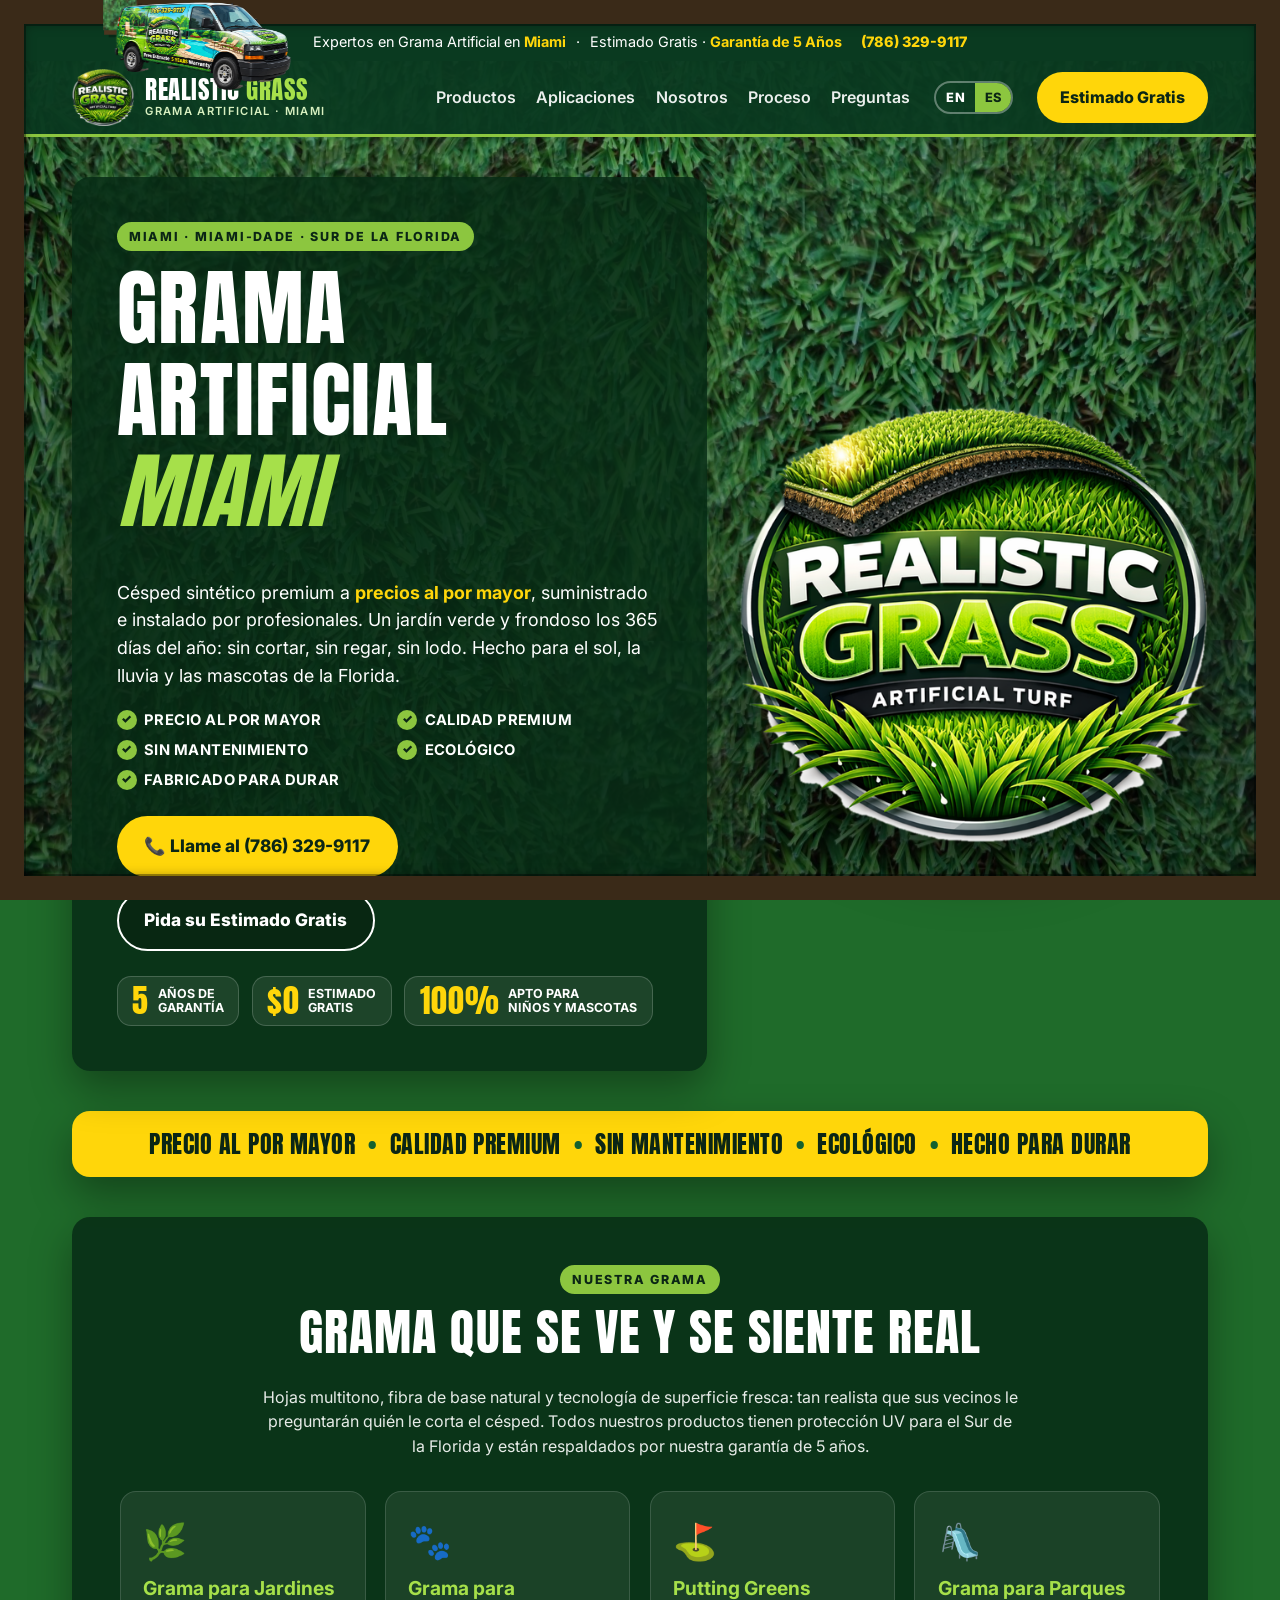
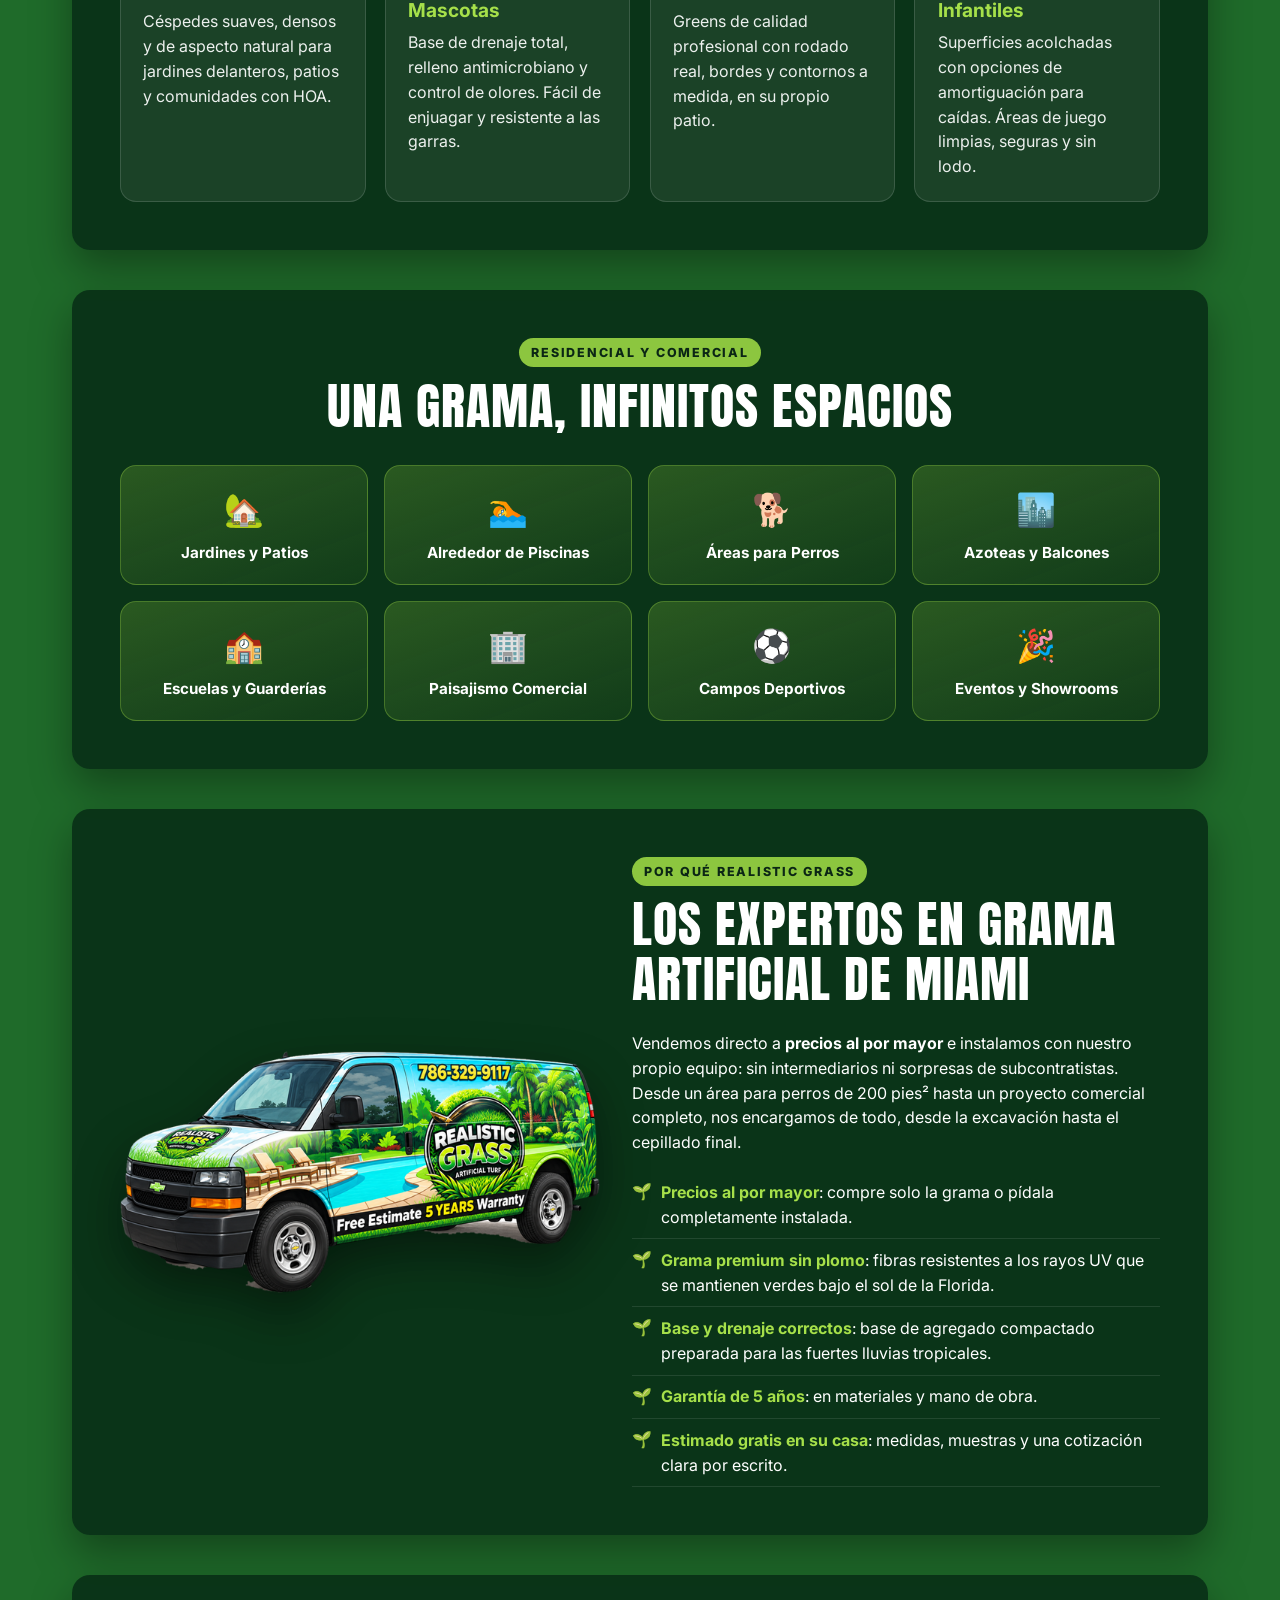
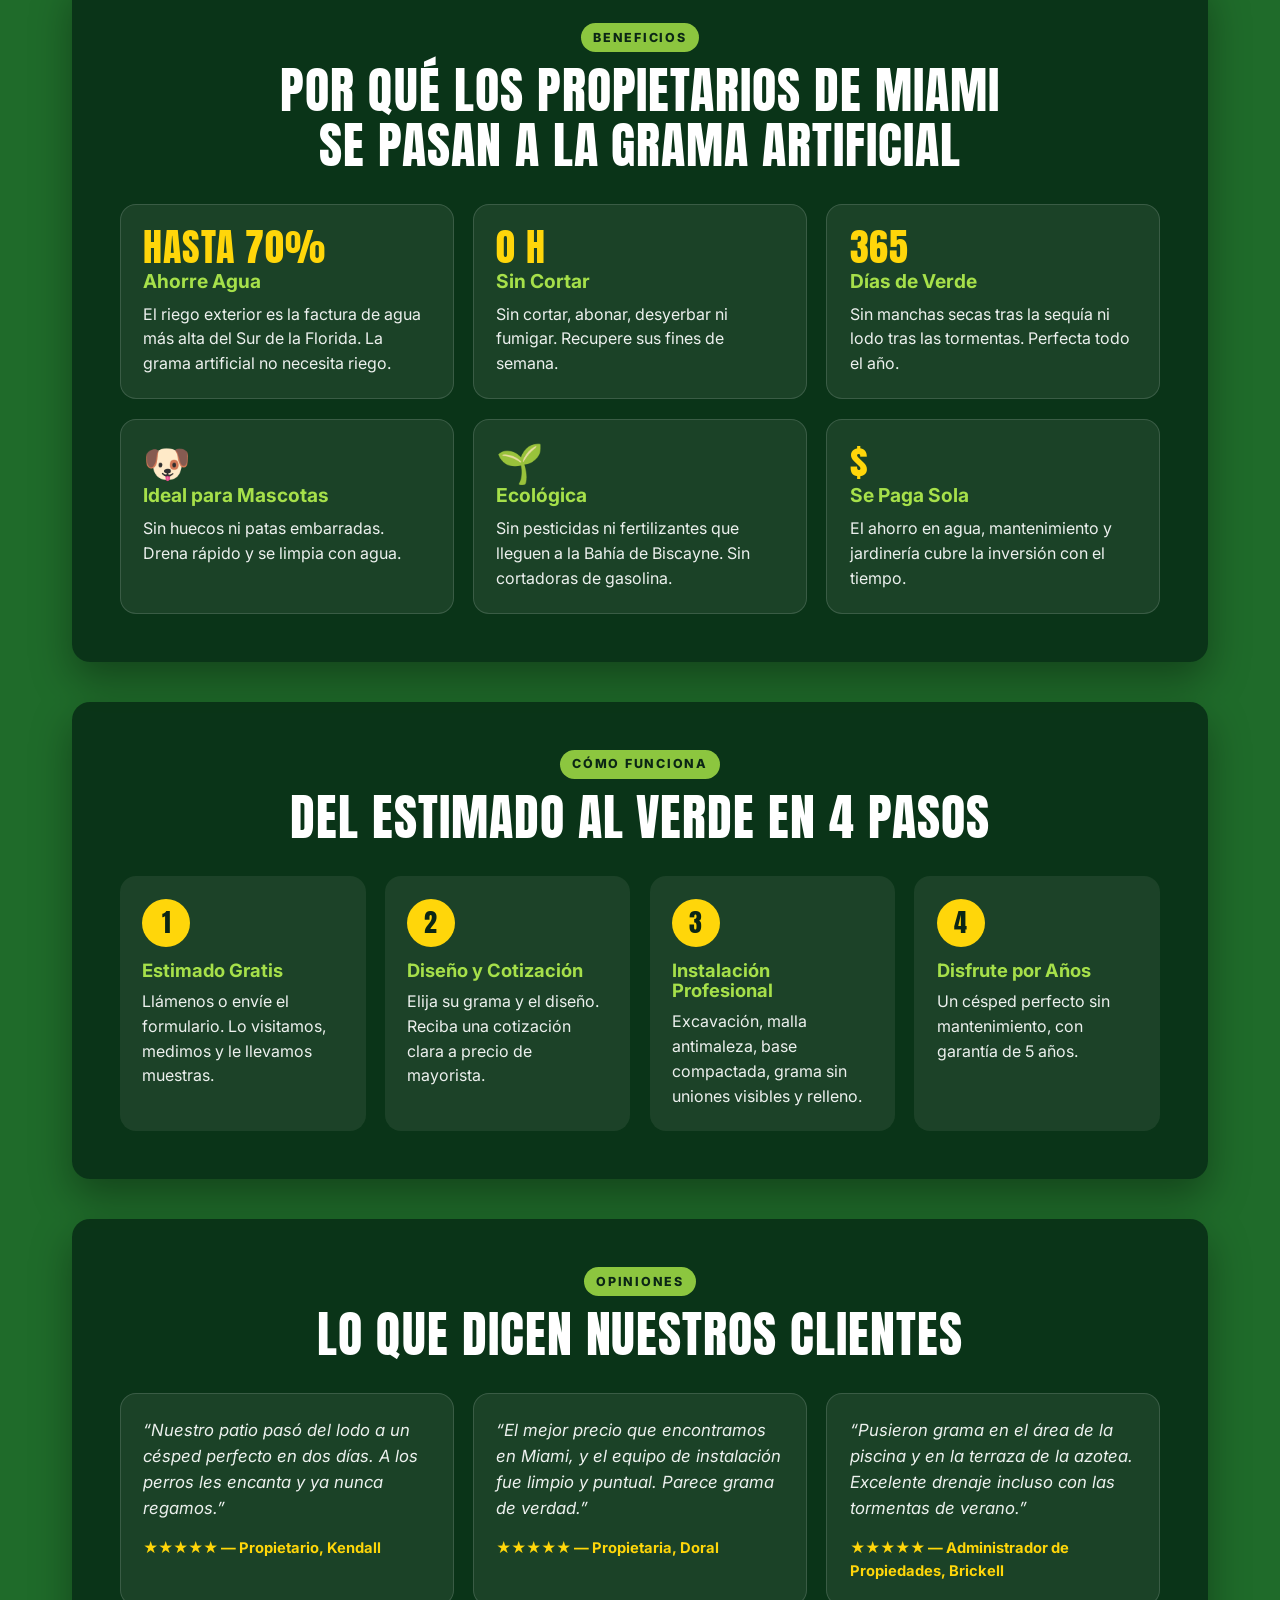
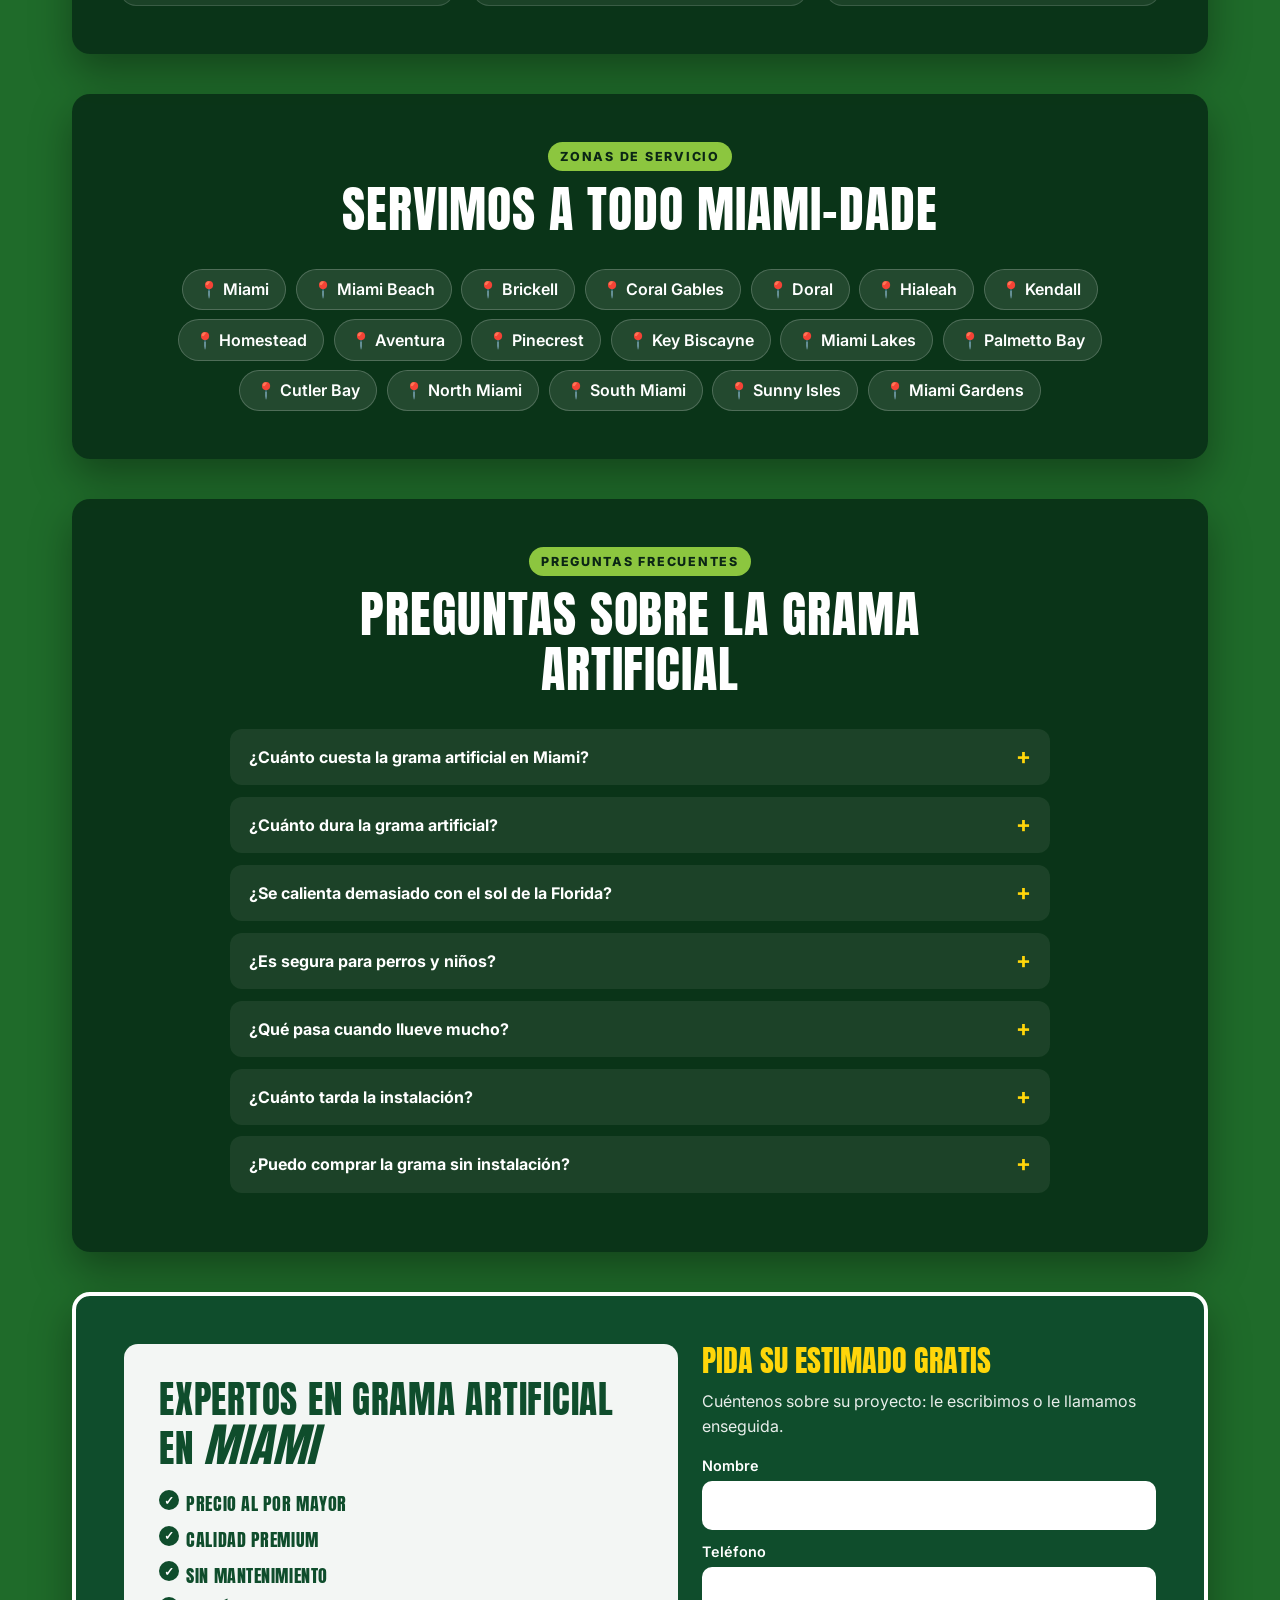
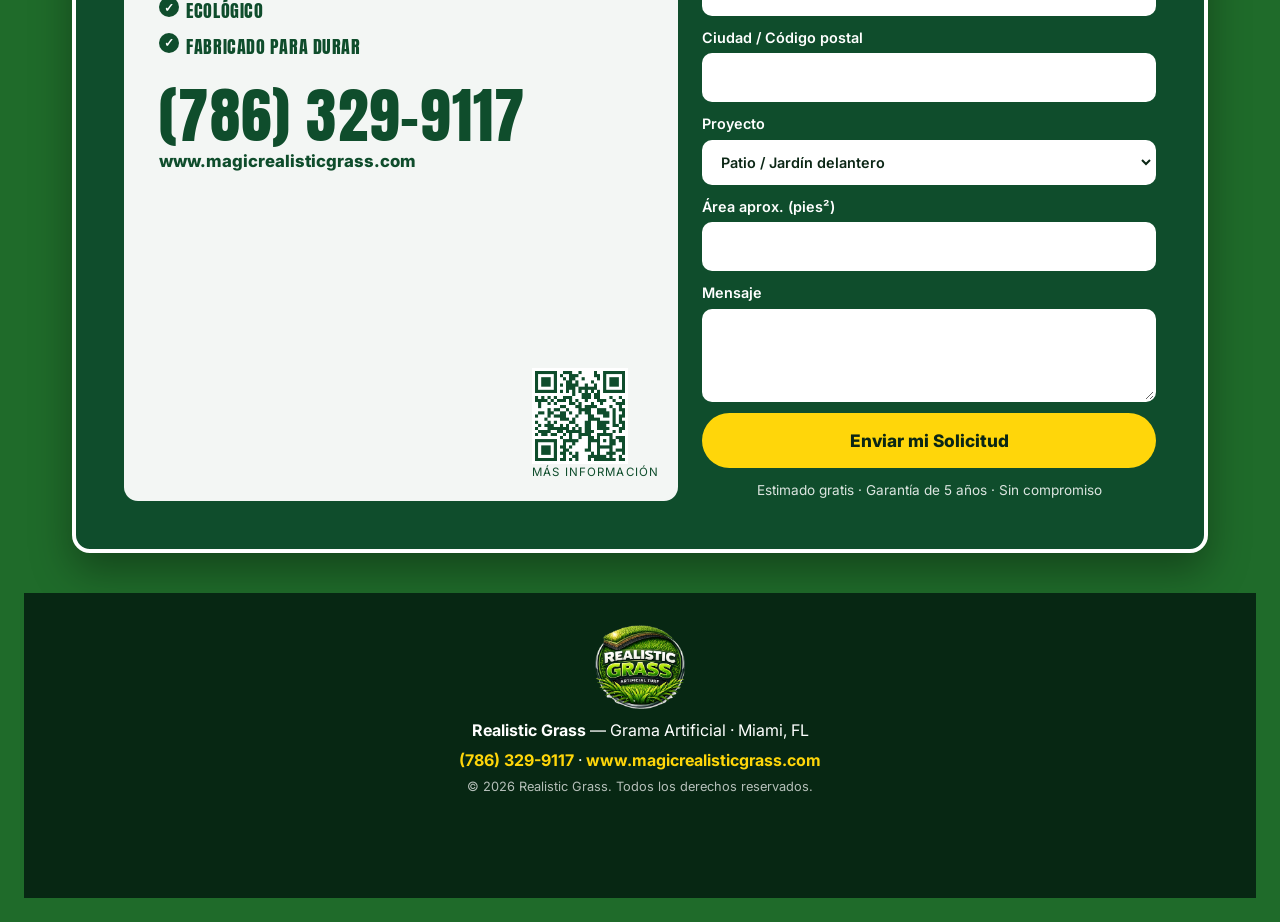
==== es/index.html @ a2347762 "Add Spanish version of the site (es/) - es/index.html: full Spanish translation, EN | ES switcher in" ====
<!doctype html>
<html lang="es">
<head>
  <meta charset="utf-8">
  <meta name="viewport" content="width=device-width, initial-scale=1">
  <title>Realistic Grass | Grama Artificial Miami – Instalación y Venta al por Mayor</title>
  <meta name="description" content="Realistic Grass – expertos en grama artificial en Miami. Precios al por mayor y césped sintético de calidad premium para jardines, mascotas, putting greens, piscinas y parques infantiles. Estimado gratis, garantía de 5 años. Llame al (786) 329-9117.">
  <meta name="theme-color" content="#0f4d2c">
  <link rel="icon" href="../assets/logo.png">
  <link rel="canonical" href="https://noadsapple.github.io/realistic-grass/es/">
  <link rel="alternate" hreflang="en" href="https://noadsapple.github.io/realistic-grass/">
  <link rel="alternate" hreflang="es" href="https://noadsapple.github.io/realistic-grass/es/">
  <link rel="alternate" hreflang="x-default" href="https://noadsapple.github.io/realistic-grass/">
  <meta property="og:title" content="Realistic Grass – Grama Artificial Miami">
  <meta property="og:description" content="Grama artificial premium a precios al por mayor. Estimado gratis · Garantía de 5 años · (786) 329-9117">
  <meta property="og:image" content="../assets/logo.png">
  <meta property="og:locale" content="es_US">
  <link rel="preconnect" href="https://fonts.googleapis.com">
  <link rel="preconnect" href="https://fonts.gstatic.com" crossorigin>
  <link href="https://fonts.googleapis.com/css2?family=Anton&family=Inter:wght@400;500;600;700;800&display=swap" rel="stylesheet">
  <link rel="stylesheet" href="../styles.css">
  <script type="application/ld+json">
  {
    "@context": "https://schema.org",
    "@type": "LandscapingBusiness",
    "name": "Realistic Grass – Grama Artificial",
    "telephone": "+1-786-329-9117",
    "url": "https://www.magicrealisticgrass.com",
    "image": "../assets/logo.png",
    "areaServed": ["Miami", "Miami Beach", "Coral Gables", "Doral", "Hialeah", "Kendall", "Homestead", "Aventura", "Pinecrest", "Key Biscayne", "Miami Lakes", "Palmetto Bay"],
    "address": { "@type": "PostalAddress", "addressLocality": "Miami", "addressRegion": "FL", "addressCountry": "US" }
  }
  </script>
</head>
<body>
  <!-- Fondo de grama animado (viento WebGL); si no, se muestra la foto fija -->
  <canvas id="turf" aria-hidden="true"></canvas>
  <div class="turf-fallback" aria-hidden="true"></div>
  <div class="turf-shade" aria-hidden="true"></div>

  <!-- La van recorre el borde de la ventana colocando un borde de grama -->
  <div class="sod-groove" aria-hidden="true"></div>
  <div id="van" aria-hidden="true"><img src="../assets/van-right.png" alt=""></div>

  <div class="topbar">
    <span>Expertos en Grama Artificial en <strong>Miami</strong></span>
    <span class="topbar-sep">·</span>
    <span>Estimado Gratis · <strong>Garantía de 5 Años</strong></span>
    <a href="tel:+17863299117" class="topbar-phone">(786) 329-9117</a>
  </div>

  <header class="nav" id="top">
    <a href="#top" class="brand" aria-label="Realistic Grass – inicio">
      <img src="../assets/logo.png" alt="Logo Realistic Grass – Grama Artificial" width="72" height="67">
      <span class="brand-text"><b>Realistic</b> Grass<small>Grama Artificial · Miami</small></span>
    </a>
    <nav class="nav-links" aria-label="Principal">
      <a href="#products">Productos</a>
      <a href="#applications">Aplicaciones</a>
      <a href="#why">Nosotros</a>
      <a href="#process">Proceso</a>
      <a href="#faq">Preguntas</a>
    </nav>
    <div class="lang" aria-label="Idioma">
      <a href="../" hreflang="en" lang="en">EN</a>
      <a href="./" aria-current="page" lang="es">ES</a>
    </div>
    <a href="#contact" class="btn btn-yellow nav-cta">Estimado Gratis</a>
    <button class="burger" aria-label="Abrir menú" aria-expanded="false"><span></span><span></span><span></span></button>
  </header>

  <main>
    <!-- HERO -->
    <section class="hero">
      <div class="hero-copy">
        <p class="eyebrow">Miami · Miami-Dade · Sur de la Florida</p>
        <h1>Grama Artificial <span>Miami</span></h1>
        <p class="lead">Césped sintético premium a <strong>precios al por mayor</strong>, suministrado e instalado por profesionales.
          Un jardín verde y frondoso los 365 días del año: sin cortar, sin regar, sin lodo. Hecho para el sol, la lluvia y las mascotas de la Florida.</p>
        <ul class="checks">
          <li>Precio al por mayor</li>
          <li>Calidad premium</li>
          <li>Sin mantenimiento</li>
          <li>Ecológico</li>
          <li>Fabricado para durar</li>
        </ul>
        <div class="hero-ctas">
          <a href="tel:+17863299117" class="btn btn-yellow btn-lg">📞 Llame al (786) 329-9117</a>
          <a href="#contact" class="btn btn-ghost btn-lg">Pida su Estimado Gratis</a>
        </div>
        <div class="badges">
          <div><b>5</b><span>Años de<br>Garantía</span></div>
          <div><b>$0</b><span>Estimado<br>Gratis</span></div>
          <div><b>100%</b><span>Apto para<br>Niños y Mascotas</span></div>
        </div>
      </div>
      <div class="hero-logo">
        <img src="../assets/logo.png" alt="Realistic Grass – Grama Artificial" width="560" height="522">
      </div>
    </section>

    <!-- FRANJA -->
    <section class="strip">
      <p>Precio al por Mayor <i>•</i> Calidad Premium <i>•</i> Sin Mantenimiento <i>•</i> Ecológico <i>•</i> Hecho para Durar</p>
    </section>

    <!-- PRODUCTOS -->
    <section class="section" id="products">
      <div class="section-head">
        <p class="eyebrow">Nuestra Grama</p>
        <h2>Grama que se Ve y se Siente Real</h2>
        <p>Hojas multitono, fibra de base natural y tecnología de superficie fresca: tan realista que sus vecinos le preguntarán quién le corta el césped.
          Todos nuestros productos tienen protección UV para el Sur de la Florida y están respaldados por nuestra garantía de 5 años.</p>
      </div>
      <div class="cards cards-4">
        <article class="card">
          <div class="card-icon">🌿</div>
          <h3>Grama para Jardines</h3>
          <p>Céspedes suaves, densos y de aspecto natural para jardines delanteros, patios y comunidades con HOA.</p>
        </article>
        <article class="card">
          <div class="card-icon">🐾</div>
          <h3>Grama para Mascotas</h3>
          <p>Base de drenaje total, relleno antimicrobiano y control de olores. Fácil de enjuagar y resistente a las garras.</p>
        </article>
        <article class="card">
          <div class="card-icon">⛳</div>
          <h3>Putting Greens</h3>
          <p>Greens de calidad profesional con rodado real, bordes y contornos a medida, en su propio patio.</p>
        </article>
        <article class="card">
          <div class="card-icon">🛝</div>
          <h3>Grama para Parques Infantiles</h3>
          <p>Superficies acolchadas con opciones de amortiguación para caídas. Áreas de juego limpias, seguras y sin lodo.</p>
        </article>
      </div>
    </section>

    <!-- APLICACIONES -->
    <section class="section" id="applications">
      <div class="section-head">
        <p class="eyebrow">Residencial y Comercial</p>
        <h2>Una Grama, Infinitos Espacios</h2>
      </div>
      <div class="apps">
        <div class="app">🏡<span>Jardines y Patios</span></div>
        <div class="app">🏊<span>Alrededor de Piscinas</span></div>
        <div class="app">🐕<span>Áreas para Perros</span></div>
        <div class="app">🏙️<span>Azoteas y Balcones</span></div>
        <div class="app">🏫<span>Escuelas y Guarderías</span></div>
        <div class="app">🏢<span>Paisajismo Comercial</span></div>
        <div class="app">⚽<span>Campos Deportivos</span></div>
        <div class="app">🎉<span>Eventos y Showrooms</span></div>
      </div>
    </section>

    <!-- POR QUÉ NOSOTROS -->
    <section class="section" id="why">
      <div class="why">
        <div class="why-van">
          <img src="../assets/van-left.png" alt="Van de instalación de Realistic Grass" loading="lazy" width="640" height="330">
        </div>
        <div class="why-copy">
          <p class="eyebrow">Por qué Realistic Grass</p>
          <h2>Los Expertos en Grama Artificial de Miami</h2>
          <p>Vendemos directo a <strong>precios al por mayor</strong> e instalamos con nuestro propio equipo: sin intermediarios ni sorpresas de subcontratistas.
            Desde un área para perros de 200 pies² hasta un proyecto comercial completo, nos encargamos de todo, desde la excavación hasta el cepillado final.</p>
          <ul class="why-list">
            <li><b>Precios al por mayor</b>: compre solo la grama o pídala completamente instalada.</li>
            <li><b>Grama premium sin plomo</b>: fibras resistentes a los rayos UV que se mantienen verdes bajo el sol de la Florida.</li>
            <li><b>Base y drenaje correctos</b>: base de agregado compactado preparada para las fuertes lluvias tropicales.</li>
            <li><b>Garantía de 5 años</b>: en materiales y mano de obra.</li>
            <li><b>Estimado gratis en su casa</b>: medidas, muestras y una cotización clara por escrito.</li>
          </ul>
        </div>
      </div>
    </section>

    <!-- BENEFICIOS -->
    <section class="section">
      <div class="section-head">
        <p class="eyebrow">Beneficios</p>
        <h2>Por qué los Propietarios de Miami se Pasan a la Grama Artificial</h2>
      </div>
      <div class="cards cards-3">
        <article class="card stat"><b>Hasta 70%</b><h3>Ahorre Agua</h3><p>El riego exterior es la factura de agua más alta del Sur de la Florida. La grama artificial no necesita riego.</p></article>
        <article class="card stat"><b>0 h</b><h3>Sin Cortar</h3><p>Sin cortar, abonar, desyerbar ni fumigar. Recupere sus fines de semana.</p></article>
        <article class="card stat"><b>365</b><h3>Días de Verde</h3><p>Sin manchas secas tras la sequía ni lodo tras las tormentas. Perfecta todo el año.</p></article>
        <article class="card stat"><b>🐶</b><h3>Ideal para Mascotas</h3><p>Sin huecos ni patas embarradas. Drena rápido y se limpia con agua.</p></article>
        <article class="card stat"><b>🌱</b><h3>Ecológica</h3><p>Sin pesticidas ni fertilizantes que lleguen a la Bahía de Biscayne. Sin cortadoras de gasolina.</p></article>
        <article class="card stat"><b>$</b><h3>Se Paga Sola</h3><p>El ahorro en agua, mantenimiento y jardinería cubre la inversión con el tiempo.</p></article>
      </div>
    </section>

    <!-- PROCESO -->
    <section class="section" id="process">
      <div class="section-head">
        <p class="eyebrow">Cómo Funciona</p>
        <h2>Del Estimado al Verde en 4 Pasos</h2>
      </div>
      <ol class="steps">
        <li><span>1</span><h3>Estimado Gratis</h3><p>Llámenos o envíe el formulario. Lo visitamos, medimos y le llevamos muestras.</p></li>
        <li><span>2</span><h3>Diseño y Cotización</h3><p>Elija su grama y el diseño. Reciba una cotización clara a precio de mayorista.</p></li>
        <li><span>3</span><h3>Instalación Profesional</h3><p>Excavación, malla antimaleza, base compactada, grama sin uniones visibles y relleno.</p></li>
        <li><span>4</span><h3>Disfrute por Años</h3><p>Un césped perfecto sin mantenimiento, con garantía de 5 años.</p></li>
      </ol>
    </section>

    <!-- TESTIMONIOS -->
    <section class="section">
      <div class="section-head">
        <p class="eyebrow">Opiniones</p>
        <h2>Lo que Dicen Nuestros Clientes</h2>
      </div>
      <div class="cards cards-3">
        <blockquote class="card quote"><p>“Nuestro patio pasó del lodo a un césped perfecto en dos días. A los perros les encanta y ya nunca regamos.”</p><footer>★★★★★ — Propietario, Kendall</footer></blockquote>
        <blockquote class="card quote"><p>“El mejor precio que encontramos en Miami, y el equipo de instalación fue limpio y puntual. Parece grama de verdad.”</p><footer>★★★★★ — Propietaria, Doral</footer></blockquote>
        <blockquote class="card quote"><p>“Pusieron grama en el área de la piscina y en la terraza de la azotea. Excelente drenaje incluso con las tormentas de verano.”</p><footer>★★★★★ — Administrador de Propiedades, Brickell</footer></blockquote>
      </div>
    </section>

    <!-- ZONAS -->
    <section class="section" id="areas">
      <div class="section-head">
        <p class="eyebrow">Zonas de Servicio</p>
        <h2>Servimos a Todo Miami-Dade</h2>
      </div>
      <ul class="areas">
        <li>Miami</li><li>Miami Beach</li><li>Brickell</li><li>Coral Gables</li><li>Doral</li><li>Hialeah</li>
        <li>Kendall</li><li>Homestead</li><li>Aventura</li><li>Pinecrest</li><li>Key Biscayne</li><li>Miami Lakes</li>
        <li>Palmetto Bay</li><li>Cutler Bay</li><li>North Miami</li><li>South Miami</li><li>Sunny Isles</li><li>Miami Gardens</li>
      </ul>
    </section>

    <!-- PREGUNTAS -->
    <section class="section" id="faq">
      <div class="section-head">
        <p class="eyebrow">Preguntas Frecuentes</p>
        <h2>Preguntas sobre la Grama Artificial</h2>
      </div>
      <div class="faq">
        <details><summary>¿Cuánto cuesta la grama artificial en Miami?</summary><p>Depende de la grama, del tamaño del área y de la preparación del terreno. Como vendemos a precios al por mayor, nuestras cotizaciones están entre las más competitivas de Miami. Llame al (786) 329-9117 para un estimado gratis.</p></details>
        <details><summary>¿Cuánto dura la grama artificial?</summary><p>Una grama de calidad dura más de 15 años con un uso normal. Nuestras instalaciones tienen una garantía de 5 años.</p></details>
        <details><summary>¿Se calienta demasiado con el sol de la Florida?</summary><p>Toda grama se calienta bajo el sol directo. Ofrecemos fibras y rellenos que reducen la temperatura de la superficie, y un enjuague rápido la refresca al instante.</p></details>
        <details><summary>¿Es segura para perros y niños?</summary><p>Sí. Nuestra grama no contiene plomo y no es tóxica. La grama para mascotas tiene una base totalmente permeable y relleno antimicrobiano para controlar los olores.</p></details>
        <details><summary>¿Qué pasa cuando llueve mucho?</summary><p>El agua drena directamente a través de la base perforada y del suelo compactado: sin charcos ni lodo.</p></details>
        <details><summary>¿Cuánto tarda la instalación?</summary><p>La mayoría de los jardines residenciales se terminan en 1 a 3 días.</p></details>
        <details><summary>¿Puedo comprar la grama sin instalación?</summary><p>Sí. Vendemos rollos a precios al por mayor a propietarios, jardineros y contratistas.</p></details>
      </div>
    </section>

    <!-- CONTACTO -->
    <section class="section" id="contact">
      <div class="contact">
        <div class="contact-card">
          <h2>Expertos en Grama Artificial en <span>Miami</span></h2>
          <ul class="checks checks-dark">
            <li>Precio al por mayor</li>
            <li>Calidad premium</li>
            <li>Sin mantenimiento</li>
            <li>Ecológico</li>
            <li>Fabricado para durar</li>
          </ul>
          <a class="big-phone" href="tel:+17863299117">(786) 329-9117</a>
          <a class="site-link" href="https://www.magicrealisticgrass.com" target="_blank" rel="noopener">www.magicrealisticgrass.com</a>
          <div class="qr">
            <img src="../assets/qr.png" alt="Código QR hacia www.magicrealisticgrass.com" width="120" height="120" loading="lazy">
            <span>Más información</span>
          </div>
        </div>
        <form class="form" id="quote-form">
          <h3>Pida su Estimado Gratis</h3>
          <p class="form-sub">Cuéntenos sobre su proyecto: le escribimos o le llamamos enseguida.</p>
          <label>Nombre<input name="name" required autocomplete="name"></label>
          <label>Teléfono<input name="phone" type="tel" required autocomplete="tel"></label>
          <label>Ciudad / Código postal<input name="city" autocomplete="postal-code"></label>
          <label>Proyecto
            <select name="project">
              <option>Patio / Jardín delantero</option>
              <option>Área para mascotas</option>
              <option>Putting green</option>
              <option>Alrededor de la piscina</option>
              <option>Parque infantil</option>
              <option>Azotea / Balcón</option>
              <option>Comercial</option>
              <option>Solo grama (al por mayor)</option>
            </select>
          </label>
          <label>Área aprox. (pies²)<input name="area" inputmode="numeric"></label>
          <label>Mensaje<textarea name="msg" rows="3"></textarea></label>
          <button class="btn btn-yellow btn-lg" type="submit">Enviar mi Solicitud</button>
          <p class="form-note">Estimado gratis · Garantía de 5 años · Sin compromiso</p>
        </form>
      </div>
    </section>
  </main>

  <footer class="footer">
    <img src="../assets/logo.png" alt="" width="90" height="84" loading="lazy">
    <p><b>Realistic Grass</b> — Grama Artificial · Miami, FL</p>
    <p><a href="tel:+17863299117">(786) 329-9117</a> · <a href="https://www.magicrealisticgrass.com" target="_blank" rel="noopener">www.magicrealisticgrass.com</a></p>
    <p class="small">© <span id="year"></span> Realistic Grass. Todos los derechos reservados.</p>
  </footer>

  <a href="tel:+17863299117" class="float-call" aria-label="Llamar al (786) 329-9117">📞</a>

  <script src="../script.js"></script>
</body>
</html>
---- styles.css ----
:root {
  --green-900: #0a3a20;
  --green-800: #0f4d2c;
  --green-700: #14612f;
  --lime: #8cc63f;
  --lime-bright: #a6e04a;
  --yellow: #ffd60a;
  --white: #ffffff;
  --ink: #0b2615;
  --panel: rgba(8, 44, 22, 0.86);
  --panel-light: rgba(255, 255, 255, 0.95);
  --radius: 18px;
  --shadow: 0 18px 40px rgba(0, 0, 0, 0.35);
  --sod: 24px; /* width of the turf border the van lays (set by script.js) */
}

* { box-sizing: border-box; }
html { scroll-behavior: smooth; }
body {
  margin: 0;
  font-family: "Inter", system-ui, -apple-system, Segoe UI, Roboto, sans-serif;
  color: var(--white);
  background: #1f6b2a;
  line-height: 1.55;
  overflow-x: hidden;
  padding: var(--sod); /* keep the page inside the turf border */
}
img { max-width: 100%; height: auto; display: block; }
a { color: inherit; }
h1, h2, h3 { line-height: 1.1; margin: 0 0 .5em; }
h1, h2, .brand-text, .big-phone, .strip p, .badges b, .stat b, .steps span {
  font-family: "Anton", Impact, "Arial Narrow", sans-serif;
  font-weight: 400;
  letter-spacing: .02em;
  text-transform: uppercase;
}

/* ---------- Animated turf background ---------- */
#turf, .turf-fallback, .turf-shade {
  position: fixed; inset: 0; width: 100%; height: 100%; z-index: -3;
}
.turf-fallback {
  z-index: -4;
  background: url("assets/turf.jpg") center / 640px auto repeat;
}
.turf-shade {
  z-index: -2;
  background:
    radial-gradient(ellipse at 50% 0%, rgba(0,0,0,.05), rgba(0,0,0,.35) 80%),
    linear-gradient(to bottom, rgba(0,0,0,.15), rgba(0,0,0,.25));
  pointer-events: none;
}

/* ---------- Van ---------- */
#van {
  position: fixed; left: 0; top: 0; z-index: 60;
  width: var(--van-w, 170px);
  pointer-events: none;
  will-change: transform;
}
#van img { width: 100%; height: auto; }
/* The bounce uses the separate `translate` property so it never overrides
   the rotation that script.js sets through `transform`. */
#van.bump img { animation: bump .5s ease-in-out infinite alternate; }
@keyframes bump { from { translate: 0 0; } to { translate: 0 -1.5px; } }

/* ---------- Turf tiles laid by the van ---------- */
#sod { position: fixed; left: 0; top: 0; z-index: 59; pointer-events: none; }
/* Bare soil groove the tiles are laid into (hides content scrolling under the border) */
.sod-groove {
  position: fixed; inset: 0; z-index: 58; pointer-events: none;
  border: var(--sod) solid #3a2a18;
  box-shadow: inset 0 0 0 2px rgba(0,0,0,.35), inset 0 0 12px rgba(0,0,0,.35);
}

/* ---------- Top bar & nav ---------- */
.topbar {
  background: var(--green-900);
  font-size: .9rem;
  display: flex; gap: .6rem; justify-content: center; align-items: center; flex-wrap: wrap;
  padding: .45rem 1rem;
  text-align: center;
}
.topbar strong { color: var(--yellow); }
.topbar-phone { font-weight: 800; color: var(--yellow); text-decoration: none; margin-left: .6rem; }

.nav {
  position: sticky; top: var(--sod); z-index: 50;
  display: flex; align-items: center; gap: 1.5rem;
  padding: .5rem clamp(1rem, 4vw, 3rem);
  background: rgba(10, 58, 32, .94);
  border-bottom: 3px solid var(--lime);
}
.brand { display: flex; align-items: center; gap: .7rem; text-decoration: none; }
.brand img { width: 62px; height: auto; }
.brand-text { font-size: 1.55rem; line-height: 1; }
.brand-text b { font-weight: 400; color: var(--white); }
.brand-text { color: var(--lime-bright); white-space: nowrap; }
.brand-text small {
  display: block; font-family: "Inter", sans-serif; font-size: .7rem; letter-spacing: .12em;
  color: #d8f0c0; margin-top: .25rem; font-weight: 600;
}
.nav-links { display: flex; gap: clamp(.8rem, 1.6vw, 1.4rem); margin-left: auto; }
.nav-links a { text-decoration: none; font-weight: 600; opacity: .92; white-space: nowrap; }
.nav-links a:hover { color: var(--lime-bright); }
.lang { display: flex; border: 2px solid rgba(255,255,255,.35); border-radius: 999px; overflow: hidden; flex-shrink: 0; }
.lang a { padding: .3rem .6rem; font-weight: 800; font-size: .8rem; text-decoration: none; letter-spacing: .05em; }
.lang a[aria-current="page"] { background: var(--lime); color: var(--ink); }
.lang a:not([aria-current]):hover { background: rgba(255,255,255,.15); }
.burger { display: none; background: none; border: 0; padding: .4rem; cursor: pointer; margin-left: auto; }
.burger span { display: block; width: 26px; height: 3px; background: #fff; margin: 5px 0; border-radius: 2px; }

/* ---------- Buttons ---------- */
.btn {
  display: inline-flex; align-items: center; justify-content: center; gap: .4rem;
  border-radius: 999px; padding: .7rem 1.3rem;
  font-weight: 800; text-decoration: none; border: 2px solid transparent; cursor: pointer;
  font-size: 1rem; font-family: inherit; white-space: nowrap;
  transition: transform .15s ease, box-shadow .15s ease;
}
.btn:hover { transform: translateY(-2px); box-shadow: 0 8px 20px rgba(0,0,0,.3); }
.btn-yellow { background: var(--yellow); color: var(--ink); }
.btn-ghost { border-color: #fff; color: #fff; background: rgba(0,0,0,.25); }
.btn-lg { padding: .95rem 1.6rem; font-size: 1.08rem; }

/* ---------- Layout ---------- */
main { padding: 0 clamp(1rem, 4vw, 3rem); }
.section { max-width: 1180px; margin: 0 auto 2.5rem; background: var(--panel); border-radius: var(--radius); padding: clamp(1.5rem, 4vw, 3rem); box-shadow: var(--shadow); }
.section-head { text-align: center; max-width: 760px; margin: 0 auto 2rem; }
.section-head h2, .why-copy h2 { font-size: clamp(2rem, 4.5vw, 3.1rem); }
.section-head p:last-child { opacity: .9; }
.eyebrow {
  display: inline-block; margin: 0 0 .7rem;
  color: var(--ink); background: var(--lime);
  font-weight: 800; font-size: .78rem; letter-spacing: .14em; text-transform: uppercase;
  padding: .3rem .75rem; border-radius: 999px;
}

/* ---------- Hero ---------- */
.hero {
  max-width: 1180px; margin: 2.5rem auto;
  display: grid; grid-template-columns: 1.15fr .85fr; gap: 2rem; align-items: center;
}
.hero-copy {
  background: var(--panel); border-radius: var(--radius); padding: clamp(1.5rem, 4vw, 2.8rem);
  box-shadow: var(--shadow);
}
.hero h1 { font-size: clamp(2.8rem, 7vw, 5.2rem); }
.hero h1 span { color: var(--lime-bright); display: block; font-style: italic; }
.lead { font-size: 1.12rem; margin: 0 0 1.2rem; }
.lead strong { color: var(--yellow); }
.checks { list-style: none; padding: 0; margin: 0 0 1.5rem; display: grid; grid-template-columns: repeat(2, minmax(0, 1fr)); gap: .45rem 1rem; }
.checks li { position: relative; padding-left: 1.7rem; font-weight: 700; text-transform: uppercase; font-size: .92rem; letter-spacing: .03em; }
.checks li::before {
  content: "✓"; position: absolute; left: 0; top: .05rem;
  width: 1.25rem; height: 1.25rem; border-radius: 50%; display: grid; place-items: center;
  background: var(--lime); color: var(--ink); font-size: .75rem; font-weight: 900;
}
.hero-ctas { display: flex; flex-wrap: wrap; gap: .8rem; margin-bottom: 1.6rem; }
.badges { display: flex; gap: .8rem; flex-wrap: wrap; }
.badges div {
  display: flex; align-items: center; gap: .55rem;
  background: rgba(255,255,255,.08); border: 1px solid rgba(255,255,255,.18);
  padding: .5rem .9rem; border-radius: 14px;
}
.badges b { font-size: 2rem; color: var(--yellow); line-height: 1; }
.badges span { font-size: .78rem; line-height: 1.15; font-weight: 700; text-transform: uppercase; }
.hero-logo img {
  width: 100%; max-width: 520px; margin: 0 auto;
  filter: drop-shadow(0 20px 30px rgba(0,0,0,.5));
  animation: float 6s ease-in-out infinite;
}
@keyframes float { 50% { transform: translateY(-12px) rotate(-1deg); } }

/* ---------- Strip ---------- */
.strip {
  max-width: 1180px; margin: 0 auto 2.5rem; border-radius: var(--radius);
  background: var(--yellow); color: var(--ink); text-align: center; padding: .9rem 1rem;
  box-shadow: var(--shadow);
}
.strip p { margin: 0; font-size: clamp(1rem, 2.3vw, 1.5rem); }
.strip i { color: var(--green-700); font-style: normal; margin: 0 .4rem; }

/* ---------- Cards ---------- */
.cards { display: grid; gap: 1.2rem; }
.cards-4 { grid-template-columns: repeat(4, minmax(0, 1fr)); }
.cards-3 { grid-template-columns: repeat(3, minmax(0, 1fr)); }
.card {
  background: rgba(255,255,255,.07); border: 1px solid rgba(255,255,255,.14);
  border-radius: 16px; padding: 1.4rem; margin: 0;
  transition: transform .2s ease, background .2s ease;
}
.card:hover { transform: translateY(-4px); background: rgba(255,255,255,.11); }
.card h3 { font-size: 1.2rem; color: var(--lime-bright); }
.card p { margin: 0; opacity: .92; }
.card-icon { font-size: 2.2rem; margin-bottom: .6rem; }
.stat b { display: block; font-size: 2.4rem; color: var(--yellow); margin-bottom: .3rem; line-height: 1; }
.quote p { font-size: 1.05rem; font-style: italic; }
.quote footer { margin-top: 1rem; font-weight: 700; color: var(--yellow); font-size: .92rem; }

/* ---------- Applications ---------- */
.apps { display: grid; grid-template-columns: repeat(4, minmax(0, 1fr)); gap: 1rem; }
.app {
  font-size: 2rem; text-align: center; padding: 1.2rem .6rem;
  background: linear-gradient(160deg, rgba(140,198,63,.25), rgba(140,198,63,.06));
  border: 1px solid rgba(140,198,63,.4); border-radius: 16px;
}
.app span { display: block; font-size: .95rem; font-weight: 700; margin-top: .4rem; }

/* ---------- Why ---------- */
.why { display: grid; grid-template-columns: 1fr 1.1fr; gap: 2rem; align-items: center; }
.why-van img { filter: drop-shadow(0 20px 25px rgba(0,0,0,.45)); }
.why-list { padding: 0; list-style: none; margin: 1rem 0 0; }
.why-list li { padding: .55rem 0 .55rem 1.8rem; position: relative; border-bottom: 1px solid rgba(255,255,255,.1); }
.why-list li::before { content: "🌱"; position: absolute; left: 0; top: .5rem; }
.why-list b { color: var(--lime-bright); }

/* ---------- Steps ---------- */
.steps { list-style: none; padding: 0; margin: 0; display: grid; grid-template-columns: repeat(4, minmax(0, 1fr)); gap: 1.2rem; counter-reset: s; }
.steps li { background: rgba(255,255,255,.07); border-radius: 16px; padding: 1.4rem; position: relative; }
.steps span {
  display: grid; place-items: center; width: 3rem; height: 3rem; border-radius: 50%;
  background: var(--yellow); color: var(--ink); font-size: 1.6rem; margin-bottom: .8rem;
}
.steps h3 { color: var(--lime-bright); font-size: 1.15rem; }
.steps p { margin: 0; opacity: .92; }

/* ---------- Areas ---------- */
.areas { list-style: none; padding: 0; margin: 0; display: flex; flex-wrap: wrap; justify-content: center; gap: .6rem; }
.areas li { background: rgba(255,255,255,.1); border: 1px solid rgba(255,255,255,.2); border-radius: 999px; padding: .45rem 1rem; font-weight: 600; }
.areas li::before { content: "📍 "; }

/* ---------- FAQ ---------- */
.faq { max-width: 820px; margin: 0 auto; }
.faq details { background: rgba(255,255,255,.07); border-radius: 12px; margin-bottom: .7rem; padding: 0 1.2rem; }
.faq summary { cursor: pointer; font-weight: 700; padding: 1rem 0; list-style: none; display: flex; justify-content: space-between; gap: 1rem; }
.faq summary::-webkit-details-marker { display: none; }
.faq summary::after { content: "+"; color: var(--yellow); font-size: 1.4rem; line-height: 1; }
.faq details[open] summary::after { content: "–"; }
.faq details p { margin: 0 0 1rem; opacity: .92; }

/* ---------- Contact (mirrors the yard sign) ---------- */
#contact { background: var(--green-800); border: 4px solid #fff; }
.contact { display: grid; grid-template-columns: 1.1fr .9fr; gap: 1.5rem; }
.contact-card {
  background: var(--panel-light); color: var(--green-800); border-radius: 14px;
  padding: clamp(1.3rem, 3vw, 2.2rem); position: relative;
}
.contact-card h2 { font-size: clamp(1.6rem, 3.4vw, 2.3rem); }
.contact-card h2 span { font-style: italic; font-size: 1.25em; }
.checks-dark { grid-template-columns: 1fr; }
.checks-dark li { font-family: "Anton", sans-serif; font-weight: 400; font-size: 1.15rem; letter-spacing: .03em; }
.checks-dark li::before { background: var(--green-800); color: #fff; }
.big-phone { display: block; font-size: clamp(2.4rem, 6vw, 3.8rem); text-decoration: none; line-height: 1.05; }
.site-link { font-weight: 800; font-size: 1.05rem; text-decoration: none; }
.site-link:hover, .big-phone:hover { text-decoration: underline; }
.qr { position: absolute; right: 1.2rem; bottom: 1.2rem; text-align: center; font-size: .72rem; letter-spacing: .1em; text-transform: uppercase; }
.qr img { width: 96px; height: auto; }

.form { display: grid; gap: .7rem; align-content: start; }
.form h3 { font-family: "Anton", sans-serif; font-weight: 400; font-size: 1.9rem; text-transform: uppercase; margin: 0; color: var(--yellow); }
.form-sub { margin: 0 0 .3rem; opacity: .9; }
.form label { display: grid; gap: .25rem; font-weight: 600; font-size: .9rem; }
.form input, .form select, .form textarea {
  font: inherit; padding: .7rem .8rem; border-radius: 10px; border: 2px solid transparent;
  background: #fff; color: var(--ink); width: 100%;
}
.form input:focus, .form select:focus, .form textarea:focus { outline: none; border-color: var(--yellow); }
.form-note { margin: 0; text-align: center; font-size: .85rem; opacity: .85; }

/* ---------- Footer ---------- */
.footer { text-align: center; padding: 2rem 1rem 6rem; background: rgba(6, 34, 18, .92); }
.footer img { margin: 0 auto .6rem; }
.footer p { margin: .3rem 0; }
.footer a { color: var(--yellow); text-decoration: none; font-weight: 700; }
.footer .small { font-size: .8rem; opacity: .7; }

.float-call {
  position: fixed; right: calc(var(--sod) + .8rem); bottom: calc(var(--sod) + .8rem); z-index: 70;
  width: 58px; height: 58px; border-radius: 50%; display: none; place-items: center;
  background: var(--yellow); font-size: 1.6rem; text-decoration: none; box-shadow: var(--shadow);
}

/* ---------- Responsive ---------- */
@media (max-width: 980px) {
  .hero { grid-template-columns: 1fr; }
  .hero-logo { order: -1; }
  .hero-logo img { max-width: 240px; }
  .cards-4, .apps, .steps { grid-template-columns: repeat(2, minmax(0, 1fr)); }
  .cards-3 { grid-template-columns: 1fr 1fr; }
  .why, .contact { grid-template-columns: 1fr; }
}
@media (max-width: 900px) {
  .nav-links {
    display: none; position: absolute; top: 100%; left: 0; right: 0;
    flex-direction: column; gap: 0; background: var(--green-900); padding: .5rem 1rem 1rem;
  }
  .nav-links.open { display: flex; }
  .nav-links a { padding: .7rem 0; border-bottom: 1px solid rgba(255,255,255,.1); }
  .nav-cta { display: none; }
  .burger { display: block; margin-left: .6rem; }
  .lang { margin-left: auto; }
  .topbar-sep, .topbar > span:first-child { display: none; }
  .topbar { font-size: .82rem; }
  .float-call { display: grid; }
}
@media (max-width: 560px) {
  .cards-4, .cards-3, .apps, .steps { grid-template-columns: 1fr; }
  .apps { grid-template-columns: 1fr 1fr; }
  .checks { grid-template-columns: 1fr; }
  .qr { position: static; margin-top: 1rem; display: inline-block; }
  .brand-text { font-size: 1.1rem; }
  .brand-text small { display: none; }
  .brand img { width: 40px; }
  .brand { gap: .45rem; min-width: 0; flex: 1 1 auto; overflow: hidden; }
  .brand-text { overflow: hidden; }
  .nav { gap: .6rem; }
  .lang a { padding: .25rem .45rem; }
  .hero-ctas .btn { width: 100%; }
}

@media (prefers-reduced-motion: reduce) {
  html { scroll-behavior: auto; }
  .hero-logo img, #van.bump img { animation: none; }
  .btn, .card { transition: none; }
}
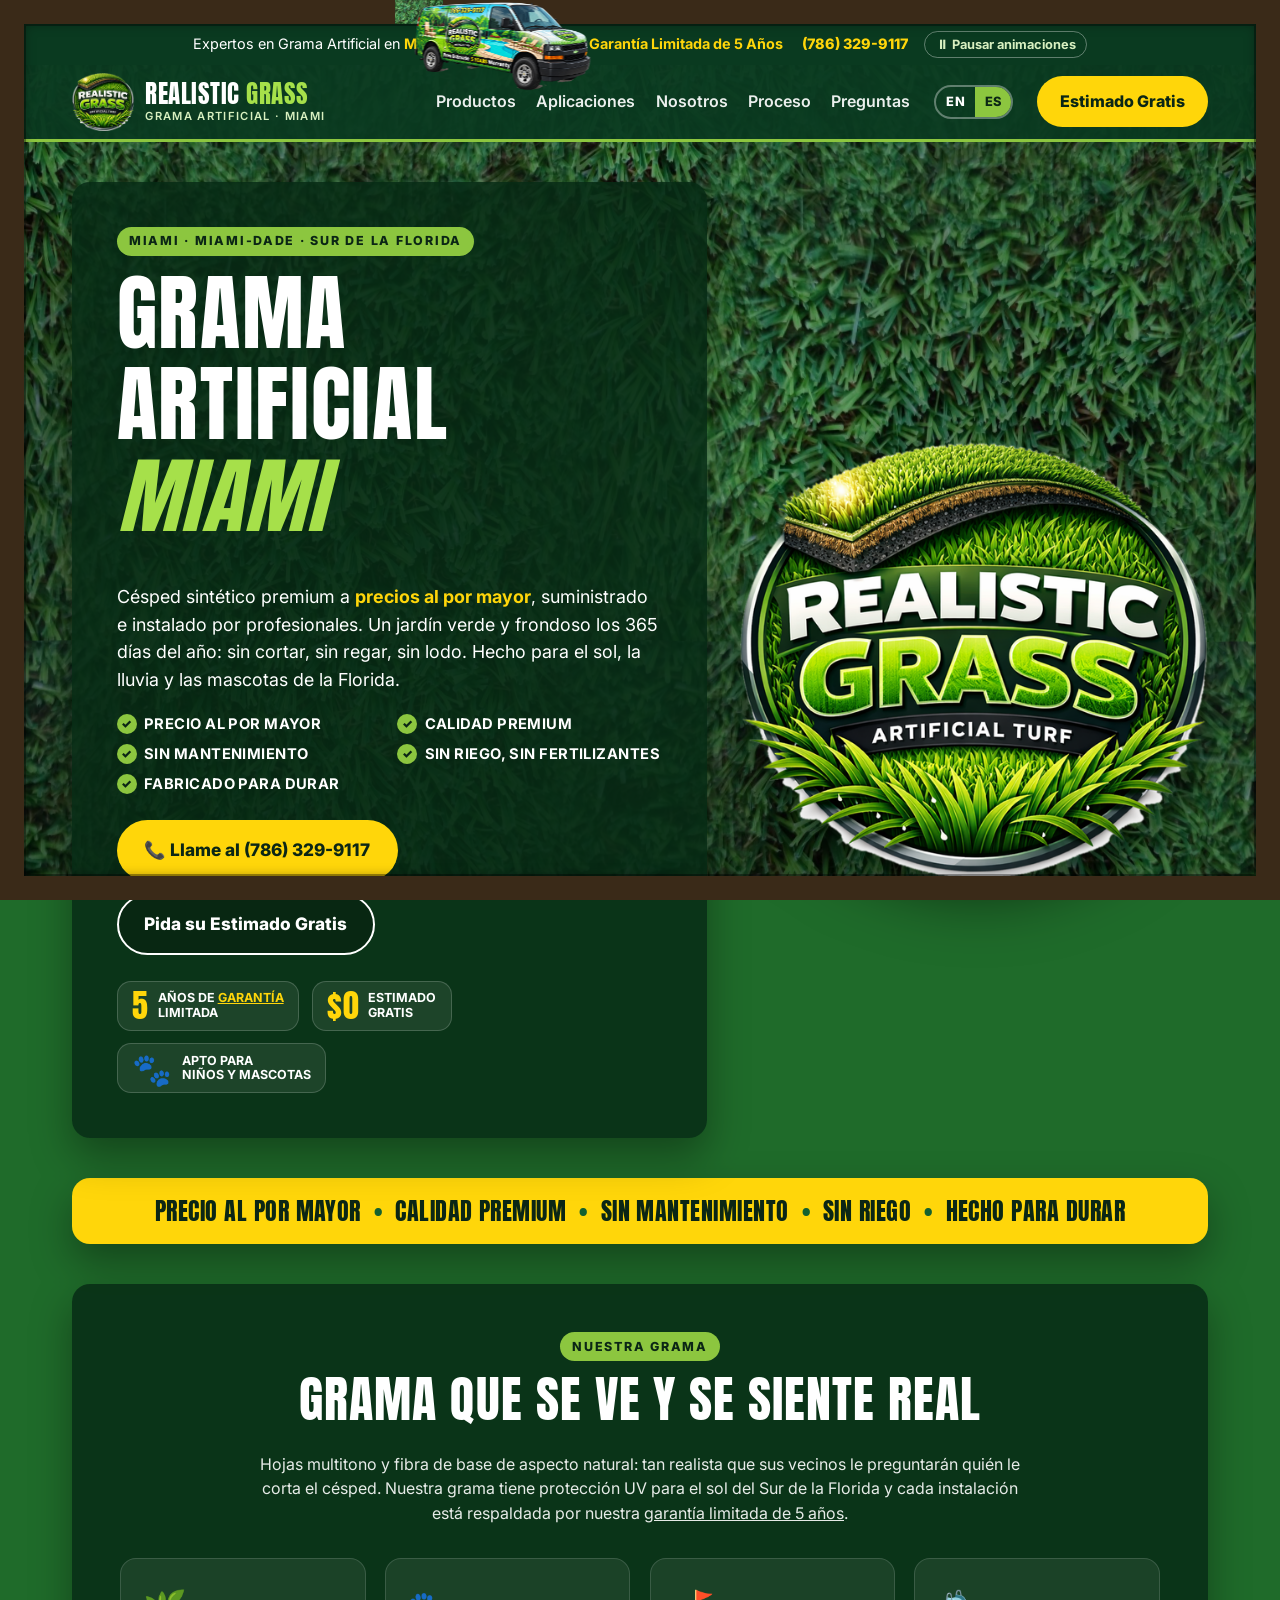
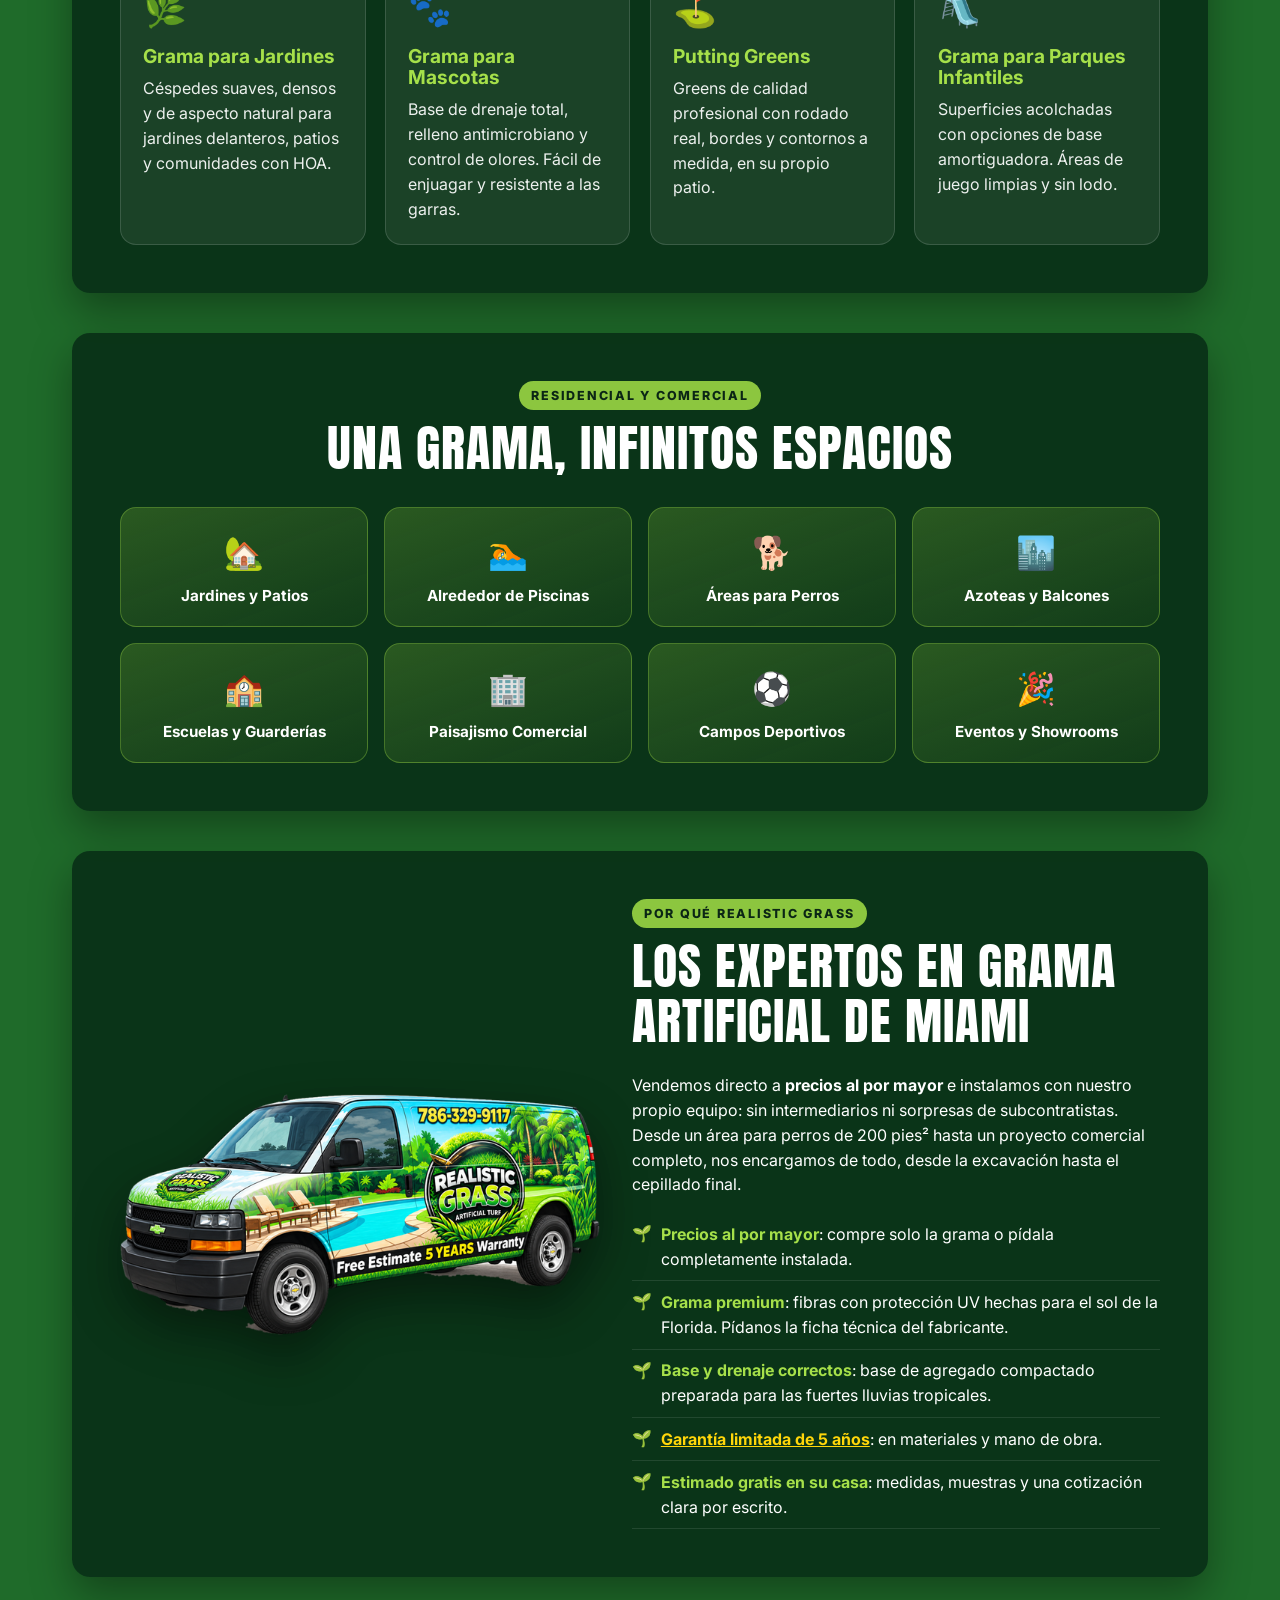
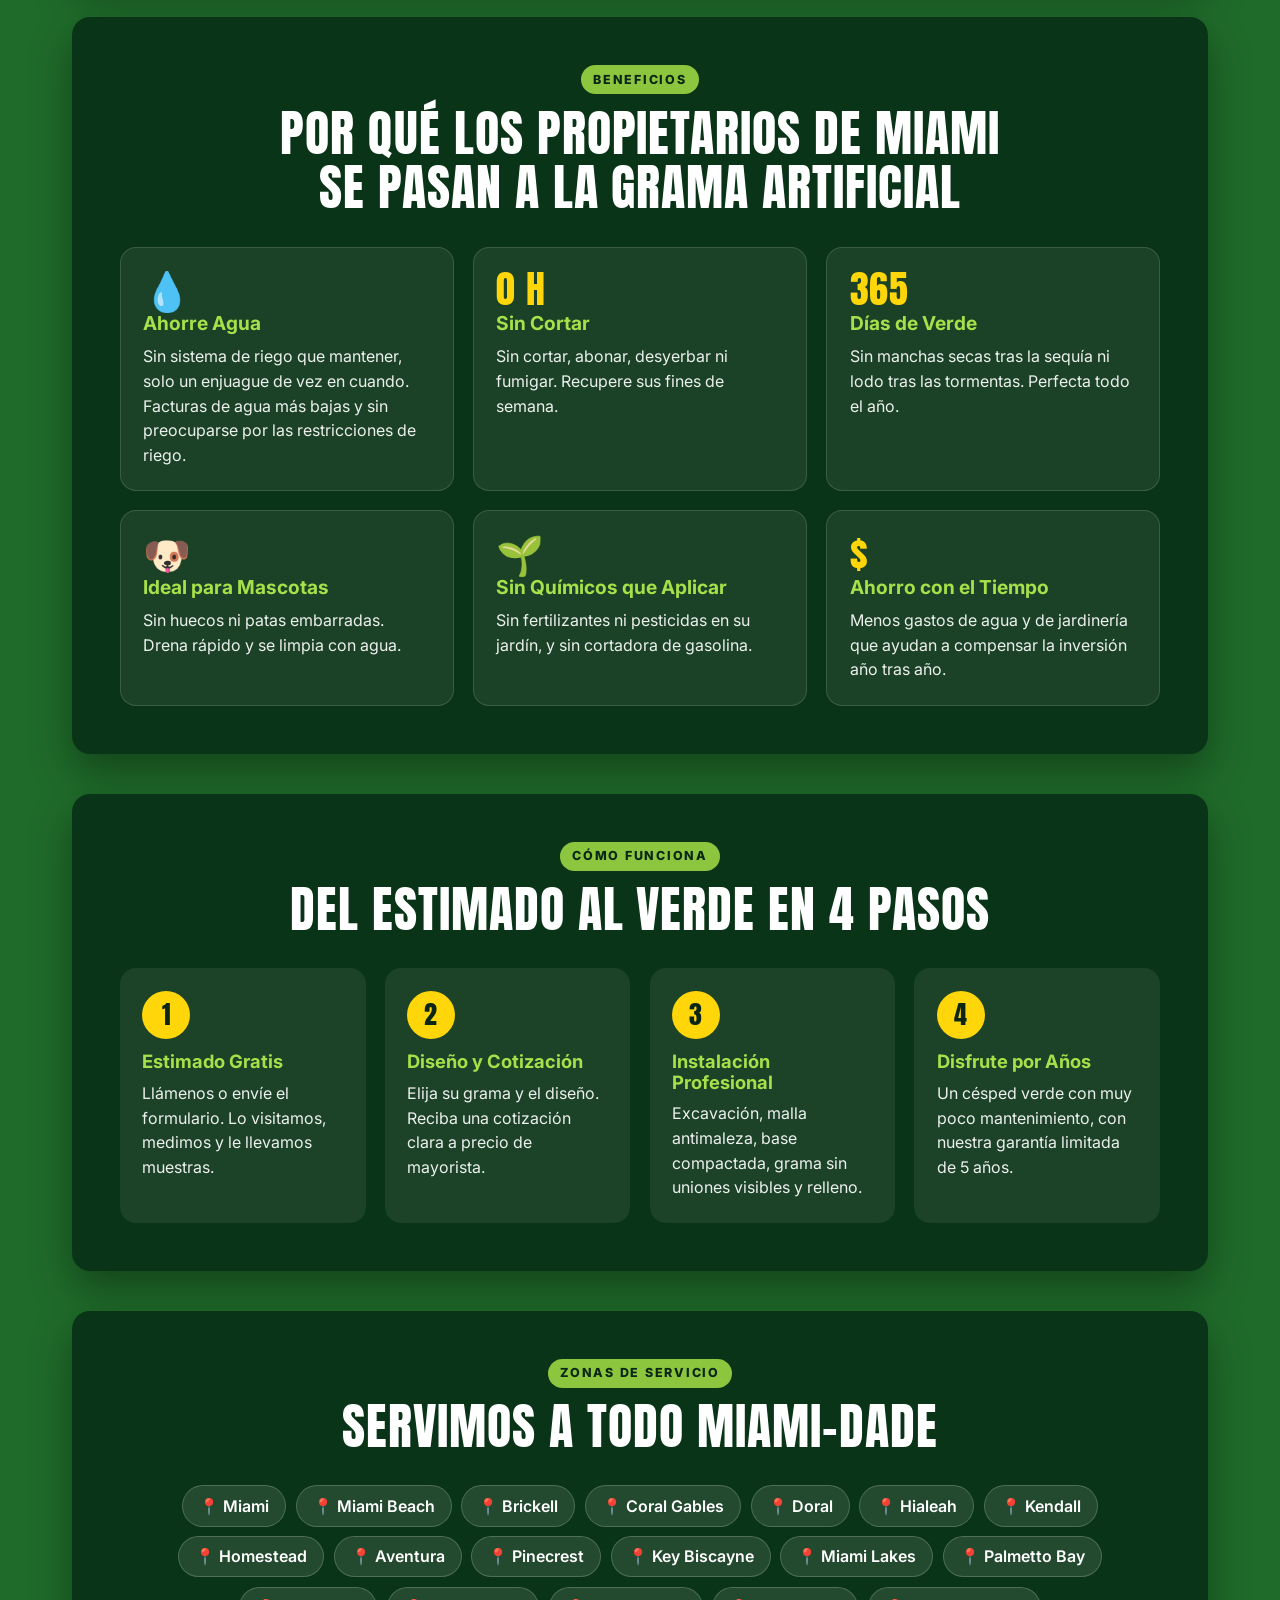
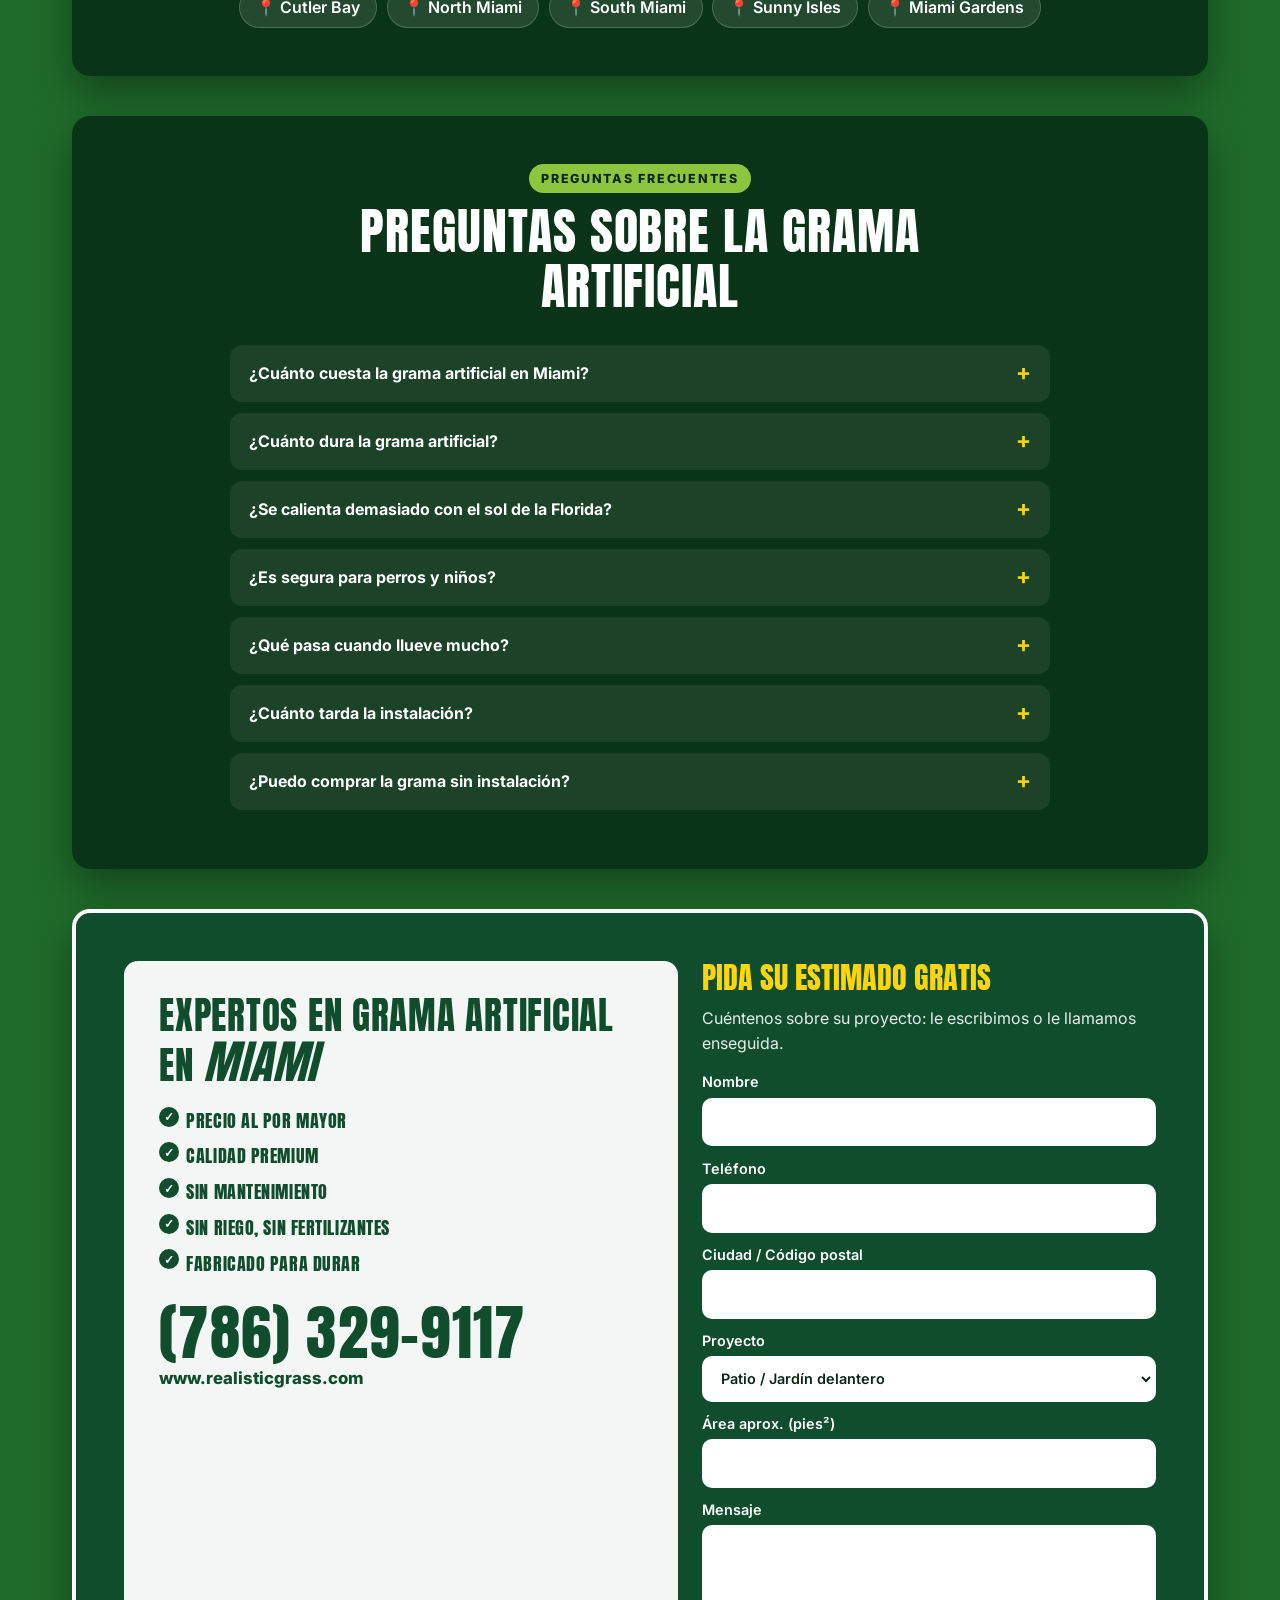
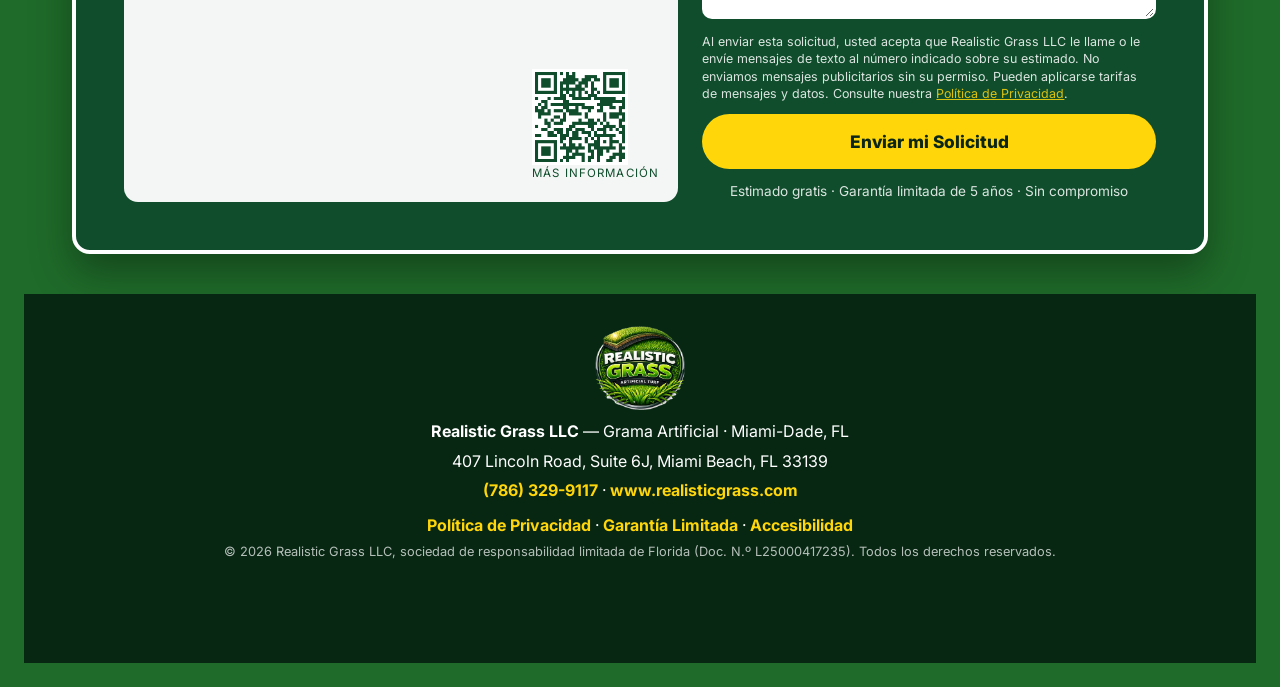
==== commit 2cf0e970: "Compliance pass: legal identity, limited warranty, privacy, consent, accessibility - Footer: Realist" ====
--- a/es/index.html
+++ b/es/index.html
@@ -4,7 +4,7 @@
   <meta charset="utf-8">
   <meta name="viewport" content="width=device-width, initial-scale=1">
   <title>Realistic Grass | Grama Artificial Miami – Instalación y Venta al por Mayor</title>
-  <meta name="description" content="Realistic Grass – expertos en grama artificial en Miami. Precios al por mayor y césped sintético de calidad premium para jardines, mascotas, putting greens, piscinas y parques infantiles. Estimado gratis, garantía de 5 años. Llame al (786) 329-9117.">
+  <meta name="description" content="Realistic Grass – expertos en grama artificial en Miami. Precios al por mayor y césped sintético de calidad premium para jardines, mascotas, putting greens, piscinas y parques infantiles. Estimado gratis, garantía limitada de 5 años. Llame al (786) 329-9117.">
   <meta name="theme-color" content="#0f4d2c">
   <link rel="icon" href="../assets/logo.png">
   <link rel="canonical" href="https://noadsapple.github.io/realistic-grass/es/">
@@ -12,7 +12,7 @@
   <link rel="alternate" hreflang="es" href="https://noadsapple.github.io/realistic-grass/es/">
   <link rel="alternate" hreflang="x-default" href="https://noadsapple.github.io/realistic-grass/">
   <meta property="og:title" content="Realistic Grass – Grama Artificial Miami">
-  <meta property="og:description" content="Grama artificial premium a precios al por mayor. Estimado gratis · Garantía de 5 años · (786) 329-9117">
+  <meta property="og:description" content="Grama artificial premium a precios al por mayor. Estimado gratis · Garantía limitada de 5 años · (786) 329-9117">
   <meta property="og:image" content="../assets/logo.png">
   <meta property="og:locale" content="es_US">
   <link rel="preconnect" href="https://fonts.googleapis.com">
@@ -23,16 +23,18 @@
   {
     "@context": "https://schema.org",
     "@type": "LandscapingBusiness",
-    "name": "Realistic Grass – Grama Artificial",
+    "name": "Realistic Grass",
+    "legalName": "Realistic Grass LLC",
     "telephone": "+1-786-329-9117",
-    "url": "https://www.magicrealisticgrass.com",
+    "url": "https://www.realisticgrass.com",
     "image": "../assets/logo.png",
     "areaServed": ["Miami", "Miami Beach", "Coral Gables", "Doral", "Hialeah", "Kendall", "Homestead", "Aventura", "Pinecrest", "Key Biscayne", "Miami Lakes", "Palmetto Bay"],
-    "address": { "@type": "PostalAddress", "addressLocality": "Miami", "addressRegion": "FL", "addressCountry": "US" }
+    "address": { "@type": "PostalAddress", "streetAddress": "407 Lincoln Road, Suite 6J", "addressLocality": "Miami Beach", "addressRegion": "FL", "postalCode": "33139", "addressCountry": "US" }
   }
   </script>
 </head>
 <body>
+  <a class="skip-link" href="#main">Saltar al contenido</a>
   <!-- Fondo de grama animado (viento WebGL); si no, se muestra la foto fija -->
   <canvas id="turf" aria-hidden="true"></canvas>
   <div class="turf-fallback" aria-hidden="true"></div>
@@ -45,8 +47,9 @@
   <div class="topbar">
     <span>Expertos en Grama Artificial en <strong>Miami</strong></span>
     <span class="topbar-sep">·</span>
-    <span>Estimado Gratis · <strong>Garantía de 5 Años</strong></span>
+    <span>Estimado Gratis · <strong>Garantía Limitada de 5 Años</strong></span>
     <a href="tel:+17863299117" class="topbar-phone">(786) 329-9117</a>
+    <button type="button" class="motion-toggle" aria-pressed="false" data-pause="⏸ Pausar animaciones" data-play="▶ Reanudar animaciones">⏸ Pausar animaciones</button>
   </div>
 
   <header class="nav" id="top">
@@ -69,7 +72,7 @@
     <button class="burger" aria-label="Abrir menú" aria-expanded="false"><span></span><span></span><span></span></button>
   </header>
 
-  <main>
+  <main id="main">
     <!-- HERO -->
     <section class="hero">
       <div class="hero-copy">
@@ -81,7 +84,7 @@
           <li>Precio al por mayor</li>
           <li>Calidad premium</li>
           <li>Sin mantenimiento</li>
-          <li>Ecológico</li>
+          <li>Sin riego, sin fertilizantes</li>
           <li>Fabricado para durar</li>
         </ul>
         <div class="hero-ctas">
@@ -89,9 +92,9 @@
           <a href="#contact" class="btn btn-ghost btn-lg">Pida su Estimado Gratis</a>
         </div>
         <div class="badges">
-          <div><b>5</b><span>Años de<br>Garantía</span></div>
+          <div><b>5</b><span>Años de <a href="garantia.html">Garantía</a><br>Limitada</span></div>
           <div><b>$0</b><span>Estimado<br>Gratis</span></div>
-          <div><b>100%</b><span>Apto para<br>Niños y Mascotas</span></div>
+          <div><b>🐾</b><span>Apto para<br>Niños y Mascotas</span></div>
         </div>
       </div>
       <div class="hero-logo">
@@ -101,7 +104,7 @@
 
     <!-- FRANJA -->
     <section class="strip">
-      <p>Precio al por Mayor <i>•</i> Calidad Premium <i>•</i> Sin Mantenimiento <i>•</i> Ecológico <i>•</i> Hecho para Durar</p>
+      <p>Precio al por Mayor <i>•</i> Calidad Premium <i>•</i> Sin Mantenimiento <i>•</i> Sin Riego <i>•</i> Hecho para Durar</p>
     </section>
 
     <!-- PRODUCTOS -->
@@ -109,8 +112,8 @@
       <div class="section-head">
         <p class="eyebrow">Nuestra Grama</p>
         <h2>Grama que se Ve y se Siente Real</h2>
-        <p>Hojas multitono, fibra de base natural y tecnología de superficie fresca: tan realista que sus vecinos le preguntarán quién le corta el césped.
-          Todos nuestros productos tienen protección UV para el Sur de la Florida y están respaldados por nuestra garantía de 5 años.</p>
+        <p>Hojas multitono y fibra de base de aspecto natural: tan realista que sus vecinos le preguntarán quién le corta el césped.
+          Nuestra grama tiene protección UV para el sol del Sur de la Florida y cada instalación está respaldada por nuestra <a href="garantia.html">garantía limitada de 5 años</a>.</p>
       </div>
       <div class="cards cards-4">
         <article class="card">
@@ -131,7 +134,7 @@
         <article class="card">
           <div class="card-icon">🛝</div>
           <h3>Grama para Parques Infantiles</h3>
-          <p>Superficies acolchadas con opciones de amortiguación para caídas. Áreas de juego limpias, seguras y sin lodo.</p>
+          <p>Superficies acolchadas con opciones de base amortiguadora. Áreas de juego limpias y sin lodo.</p>
         </article>
       </div>
     </section>
@@ -167,9 +170,9 @@
             Desde un área para perros de 200 pies² hasta un proyecto comercial completo, nos encargamos de todo, desde la excavación hasta el cepillado final.</p>
           <ul class="why-list">
             <li><b>Precios al por mayor</b>: compre solo la grama o pídala completamente instalada.</li>
-            <li><b>Grama premium sin plomo</b>: fibras resistentes a los rayos UV que se mantienen verdes bajo el sol de la Florida.</li>
+            <li><b>Grama premium</b>: fibras con protección UV hechas para el sol de la Florida. Pídanos la ficha técnica del fabricante.</li>
             <li><b>Base y drenaje correctos</b>: base de agregado compactado preparada para las fuertes lluvias tropicales.</li>
-            <li><b>Garantía de 5 años</b>: en materiales y mano de obra.</li>
+            <li><b><a href="garantia.html">Garantía limitada de 5 años</a></b>: en materiales y mano de obra.</li>
             <li><b>Estimado gratis en su casa</b>: medidas, muestras y una cotización clara por escrito.</li>
           </ul>
         </div>
@@ -183,12 +186,12 @@
         <h2>Por qué los Propietarios de Miami se Pasan a la Grama Artificial</h2>
       </div>
       <div class="cards cards-3">
-        <article class="card stat"><b>Hasta 70%</b><h3>Ahorre Agua</h3><p>El riego exterior es la factura de agua más alta del Sur de la Florida. La grama artificial no necesita riego.</p></article>
+        <article class="card stat"><b>💧</b><h3>Ahorre Agua</h3><p>Sin sistema de riego que mantener, solo un enjuague de vez en cuando. Facturas de agua más bajas y sin preocuparse por las restricciones de riego.</p></article>
         <article class="card stat"><b>0 h</b><h3>Sin Cortar</h3><p>Sin cortar, abonar, desyerbar ni fumigar. Recupere sus fines de semana.</p></article>
         <article class="card stat"><b>365</b><h3>Días de Verde</h3><p>Sin manchas secas tras la sequía ni lodo tras las tormentas. Perfecta todo el año.</p></article>
         <article class="card stat"><b>🐶</b><h3>Ideal para Mascotas</h3><p>Sin huecos ni patas embarradas. Drena rápido y se limpia con agua.</p></article>
-        <article class="card stat"><b>🌱</b><h3>Ecológica</h3><p>Sin pesticidas ni fertilizantes que lleguen a la Bahía de Biscayne. Sin cortadoras de gasolina.</p></article>
-        <article class="card stat"><b>$</b><h3>Se Paga Sola</h3><p>El ahorro en agua, mantenimiento y jardinería cubre la inversión con el tiempo.</p></article>
+        <article class="card stat"><b>🌱</b><h3>Sin Químicos que Aplicar</h3><p>Sin fertilizantes ni pesticidas en su jardín, y sin cortadora de gasolina.</p></article>
+        <article class="card stat"><b>$</b><h3>Ahorro con el Tiempo</h3><p>Menos gastos de agua y de jardinería que ayudan a compensar la inversión año tras año.</p></article>
       </div>
     </section>
 
@@ -202,22 +205,10 @@
         <li><span>1</span><h3>Estimado Gratis</h3><p>Llámenos o envíe el formulario. Lo visitamos, medimos y le llevamos muestras.</p></li>
         <li><span>2</span><h3>Diseño y Cotización</h3><p>Elija su grama y el diseño. Reciba una cotización clara a precio de mayorista.</p></li>
         <li><span>3</span><h3>Instalación Profesional</h3><p>Excavación, malla antimaleza, base compactada, grama sin uniones visibles y relleno.</p></li>
-        <li><span>4</span><h3>Disfrute por Años</h3><p>Un césped perfecto sin mantenimiento, con garantía de 5 años.</p></li>
+        <li><span>4</span><h3>Disfrute por Años</h3><p>Un césped verde con muy poco mantenimiento, con nuestra garantía limitada de 5 años.</p></li>
       </ol>
     </section>
 
-    <!-- TESTIMONIOS -->
-    <section class="section">
-      <div class="section-head">
-        <p class="eyebrow">Opiniones</p>
-        <h2>Lo que Dicen Nuestros Clientes</h2>
-      </div>
-      <div class="cards cards-3">
-        <blockquote class="card quote"><p>“Nuestro patio pasó del lodo a un césped perfecto en dos días. A los perros les encanta y ya nunca regamos.”</p><footer>★★★★★ — Propietario, Kendall</footer></blockquote>
-        <blockquote class="card quote"><p>“El mejor precio que encontramos en Miami, y el equipo de instalación fue limpio y puntual. Parece grama de verdad.”</p><footer>★★★★★ — Propietaria, Doral</footer></blockquote>
-        <blockquote class="card quote"><p>“Pusieron grama en el área de la piscina y en la terraza de la azotea. Excelente drenaje incluso con las tormentas de verano.”</p><footer>★★★★★ — Administrador de Propiedades, Brickell</footer></blockquote>
-      </div>
-    </section>
 
     <!-- ZONAS -->
     <section class="section" id="areas">
@@ -239,12 +230,12 @@
         <h2>Preguntas sobre la Grama Artificial</h2>
       </div>
       <div class="faq">
-        <details><summary>¿Cuánto cuesta la grama artificial en Miami?</summary><p>Depende de la grama, del tamaño del área y de la preparación del terreno. Como vendemos a precios al por mayor, nuestras cotizaciones están entre las más competitivas de Miami. Llame al (786) 329-9117 para un estimado gratis.</p></details>
-        <details><summary>¿Cuánto dura la grama artificial?</summary><p>Una grama de calidad dura más de 15 años con un uso normal. Nuestras instalaciones tienen una garantía de 5 años.</p></details>
-        <details><summary>¿Se calienta demasiado con el sol de la Florida?</summary><p>Toda grama se calienta bajo el sol directo. Ofrecemos fibras y rellenos que reducen la temperatura de la superficie, y un enjuague rápido la refresca al instante.</p></details>
-        <details><summary>¿Es segura para perros y niños?</summary><p>Sí. Nuestra grama no contiene plomo y no es tóxica. La grama para mascotas tiene una base totalmente permeable y relleno antimicrobiano para controlar los olores.</p></details>
+        <details><summary>¿Cuánto cuesta la grama artificial en Miami?</summary><p>Depende de la grama, del tamaño del área y de la preparación del terreno. Como vendemos a precios al por mayor, nuestras cotizaciones son muy competitivas. Llame al (786) 329-9117 para un estimado gratis.</p></details>
+        <details><summary>¿Cuánto dura la grama artificial?</summary><p>La duración depende del producto, de la exposición al sol y del uso; le mostraremos las especificaciones del fabricante de la grama que elija. Nuestras instalaciones tienen una <a href="garantia.html">garantía limitada de 5 años</a>.</p></details>
+        <details><summary>¿Se calienta demasiado con el sol de la Florida?</summary><p>Toda grama se calienta bajo el sol directo. Las fibras de color más claro y algunos rellenos ayudan, y un enjuague rápido con la manguera refresca la superficie.</p></details>
+        <details><summary>¿Es segura para perros y niños?</summary><p>La grama artificial se usa mucho en patios, escuelas y parques para perros. Le entregaremos la información del producto y de seguridad del fabricante de su grama. La grama para mascotas tiene una base permeable y un relleno antimicrobiano que ayuda a controlar los olores.</p></details>
         <details><summary>¿Qué pasa cuando llueve mucho?</summary><p>El agua drena directamente a través de la base perforada y del suelo compactado: sin charcos ni lodo.</p></details>
-        <details><summary>¿Cuánto tarda la instalación?</summary><p>La mayoría de los jardines residenciales se terminan en 1 a 3 días.</p></details>
+        <details><summary>¿Cuánto tarda la instalación?</summary><p>Depende del tamaño del área y de la preparación del terreno. Su cotización por escrito incluye el calendario previsto.</p></details>
         <details><summary>¿Puedo comprar la grama sin instalación?</summary><p>Sí. Vendemos rollos a precios al por mayor a propietarios, jardineros y contratistas.</p></details>
       </div>
     </section>
@@ -258,13 +249,13 @@
             <li>Precio al por mayor</li>
             <li>Calidad premium</li>
             <li>Sin mantenimiento</li>
-            <li>Ecológico</li>
+            <li>Sin riego, sin fertilizantes</li>
             <li>Fabricado para durar</li>
           </ul>
           <a class="big-phone" href="tel:+17863299117">(786) 329-9117</a>
-          <a class="site-link" href="https://www.magicrealisticgrass.com" target="_blank" rel="noopener">www.magicrealisticgrass.com</a>
+          <a class="site-link" href="https://www.realisticgrass.com">www.realisticgrass.com</a>
           <div class="qr">
-            <img src="../assets/qr.png" alt="Código QR hacia www.magicrealisticgrass.com" width="120" height="120" loading="lazy">
+            <img src="../assets/qr.png" alt="Código QR hacia www.realisticgrass.com" width="120" height="120" loading="lazy">
             <span>Más información</span>
           </div>
         </div>
@@ -288,8 +279,9 @@
           </label>
           <label>Área aprox. (pies²)<input name="area" inputmode="numeric"></label>
           <label>Mensaje<textarea name="msg" rows="3"></textarea></label>
+          <p class="consent">Al enviar esta solicitud, usted acepta que Realistic Grass LLC le llame o le envíe mensajes de texto al número indicado sobre su estimado. No enviamos mensajes publicitarios sin su permiso. Pueden aplicarse tarifas de mensajes y datos. Consulte nuestra <a href="privacidad.html">Política de Privacidad</a>.</p>
           <button class="btn btn-yellow btn-lg" type="submit">Enviar mi Solicitud</button>
-          <p class="form-note">Estimado gratis · Garantía de 5 años · Sin compromiso</p>
+          <p class="form-note">Estimado gratis · Garantía limitada de 5 años · Sin compromiso</p>
         </form>
       </div>
     </section>
@@ -297,9 +289,11 @@
 
   <footer class="footer">
     <img src="../assets/logo.png" alt="" width="90" height="84" loading="lazy">
-    <p><b>Realistic Grass</b> — Grama Artificial · Miami, FL</p>
-    <p><a href="tel:+17863299117">(786) 329-9117</a> · <a href="https://www.magicrealisticgrass.com" target="_blank" rel="noopener">www.magicrealisticgrass.com</a></p>
-    <p class="small">© <span id="year"></span> Realistic Grass. Todos los derechos reservados.</p>
+    <p><b>Realistic Grass LLC</b> — Grama Artificial · Miami-Dade, FL</p>
+    <p>407 Lincoln Road, Suite 6J, Miami Beach, FL 33139</p>
+    <p><a href="tel:+17863299117">(786) 329-9117</a> · <a href="https://www.realisticgrass.com">www.realisticgrass.com</a></p>
+    <p class="footer-links"><a href="privacidad.html">Política de Privacidad</a> · <a href="garantia.html">Garantía Limitada</a> · <a href="privacidad.html#accesibilidad">Accesibilidad</a></p>
+    <p class="small">© <span id="year"></span> Realistic Grass LLC, sociedad de responsabilidad limitada de Florida (Doc. N.º L25000417235). Todos los derechos reservados.</p>
   </footer>
 
   <a href="tel:+17863299117" class="float-call" aria-label="Llamar al (786) 329-9117">📞</a>
--- a/styles.css
+++ b/styles.css
@@ -301,6 +301,7 @@
   .burger { display: block; margin-left: .6rem; }
   .lang { margin-left: auto; }
   .topbar-sep, .topbar > span:first-child { display: none; }
+  .motion-toggle { font-size: .72rem; }
   .topbar { font-size: .82rem; }
   .float-call { display: grid; }
 }
@@ -324,3 +325,53 @@
   .hero-logo img, #van.bump img { animation: none; }
   .btn, .card { transition: none; }
 }
+
+/* ---------- Accessibility ---------- */
+.skip-link {
+  position: absolute; left: 1rem; top: -100px; z-index: 100;
+  background: var(--yellow); color: var(--ink); font-weight: 800;
+  padding: .6rem 1rem; border-radius: 8px; text-decoration: none;
+}
+.skip-link:focus { top: 1rem; }
+:focus-visible { outline: 3px solid var(--yellow); outline-offset: 2px; }
+.motion-toggle {
+  font: inherit; font-size: .8rem; font-weight: 700; cursor: pointer;
+  background: transparent; color: #d8f0c0; border: 1px solid rgba(255,255,255,.35);
+  border-radius: 999px; padding: .15rem .65rem; margin-left: .4rem;
+}
+.motion-toggle:hover { background: rgba(255,255,255,.12); }
+body.paused .hero-logo img, body.paused #van.bump img { animation-play-state: paused; }
+
+/* ---------- Form consent & footer links ---------- */
+.consent { margin: .2rem 0 0; font-size: .78rem; line-height: 1.4; opacity: .85; }
+.consent a, .footer-links a, .badges a, .card a, .faq a, .why-list a { color: var(--yellow); }
+.footer-links { margin-top: .6rem !important; }
+
+/* ---------- Legal pages (privacy, warranty) ---------- */
+body.doc { --sod: 0px; }
+.doc main { padding-top: 2rem; }
+.legal { max-width: 860px; }
+.legal h1 { font-size: clamp(2rem, 5vw, 3rem); }
+.legal h2 { font-family: "Inter", sans-serif; text-transform: none; letter-spacing: 0; font-size: 1.25rem; font-weight: 800; color: var(--lime-bright); margin: 1.8rem 0 .5rem; }
+.legal p, .legal li { opacity: .95; }
+.legal ul { padding-left: 1.2rem; }
+.legal a { color: var(--yellow); }
+.legal .meta { opacity: .75; font-size: .9rem; }
+.legal .box { background: rgba(255,255,255,.08); border: 1px solid rgba(255,255,255,.2); border-radius: 12px; padding: 1rem 1.2rem; }
+.legal .caps { text-transform: uppercase; font-size: .9rem; }
+.print-only { display: none; }
+.doc-actions { display: flex; flex-wrap: wrap; gap: .7rem; margin-top: 1.5rem; }
+
+@media print {
+  body { background: #fff; color: #000; padding: 0; }
+  #turf, .turf-fallback, .turf-shade, .sod-groove, .topbar, .nav, .footer, .float-call, .skip-link, .doc-actions { display: none !important; }
+  .section { background: none; box-shadow: none; padding: 0; }
+  .legal h2 { color: #000; }
+  .legal a { color: #000; }
+  .legal .box { border-color: #999; background: none; }
+  .print-only { display: block; margin-top: 1.5rem; break-inside: avoid; }
+  .print-only p { margin: .7rem 0; }
+}
+
+/* Anchor jumps land below the sticky header */
+section[id], h2[id] { scroll-margin-top: calc(var(--sod) + 96px); }
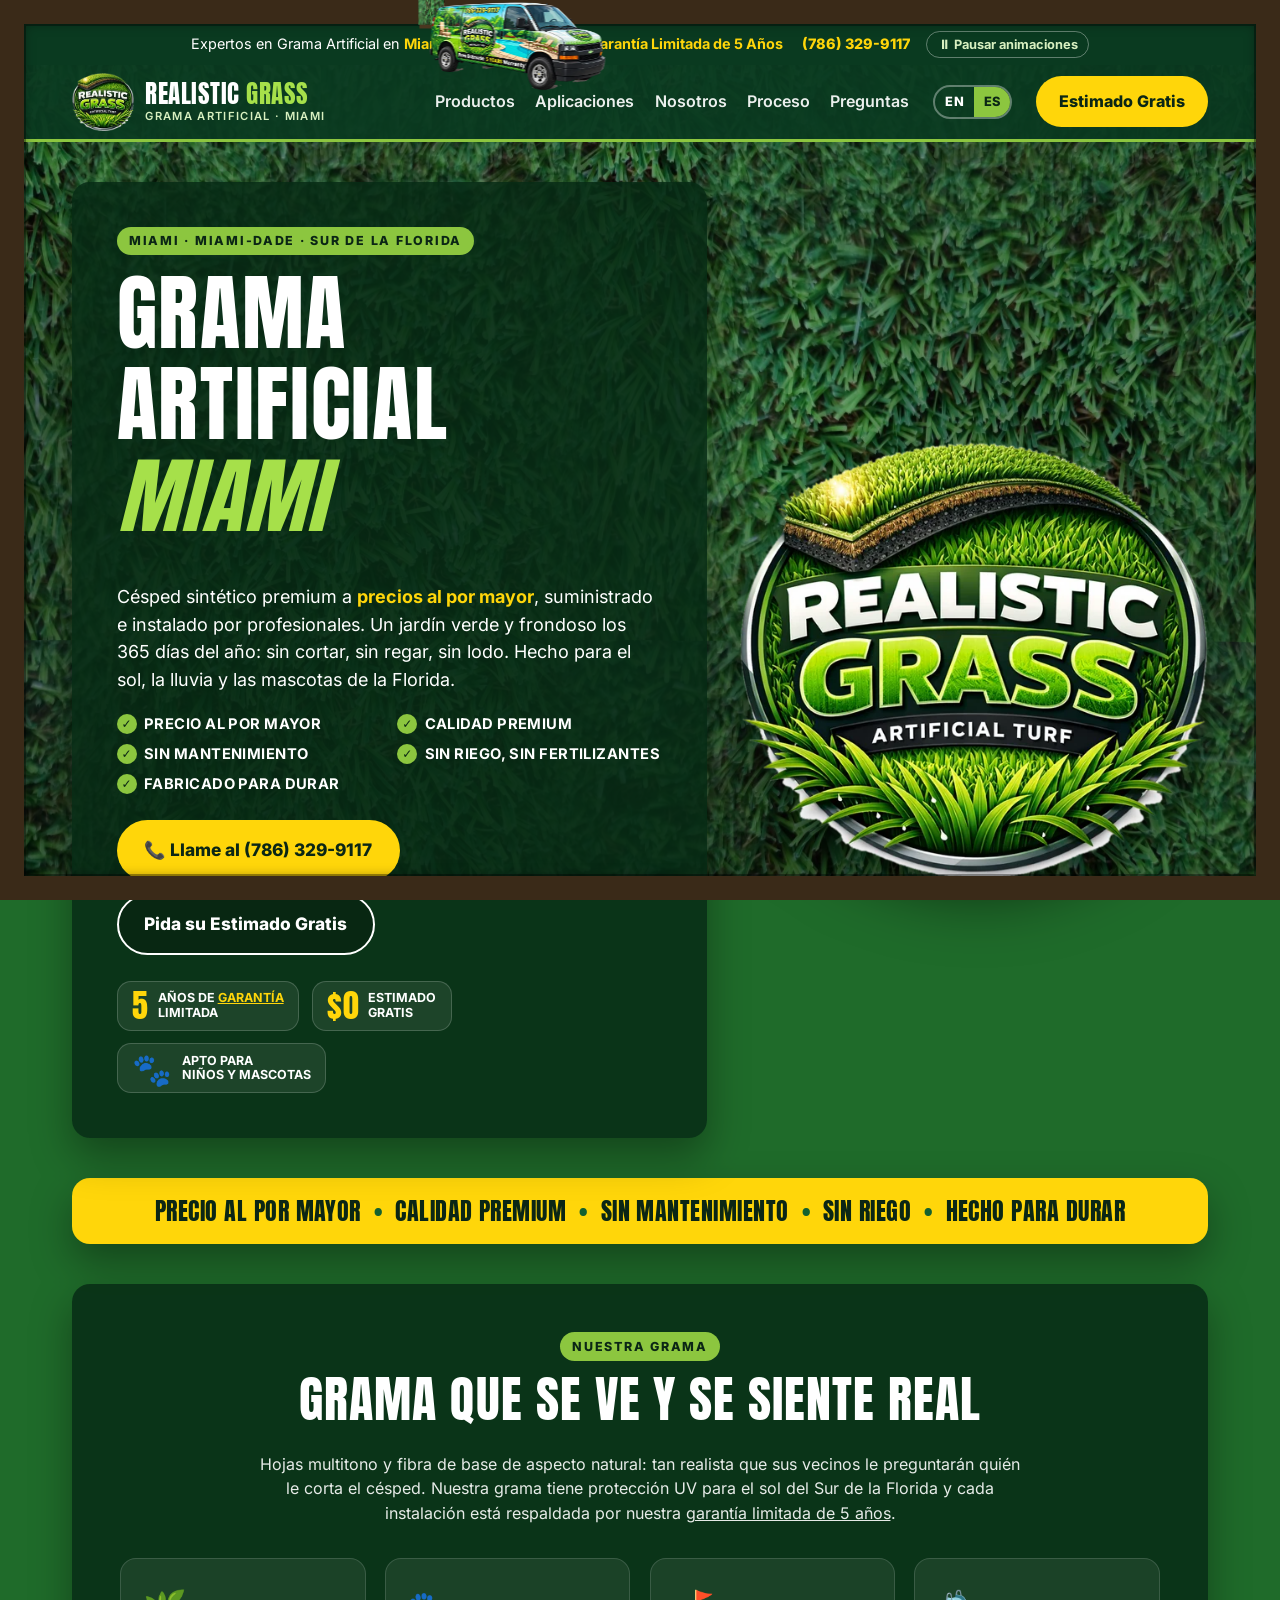
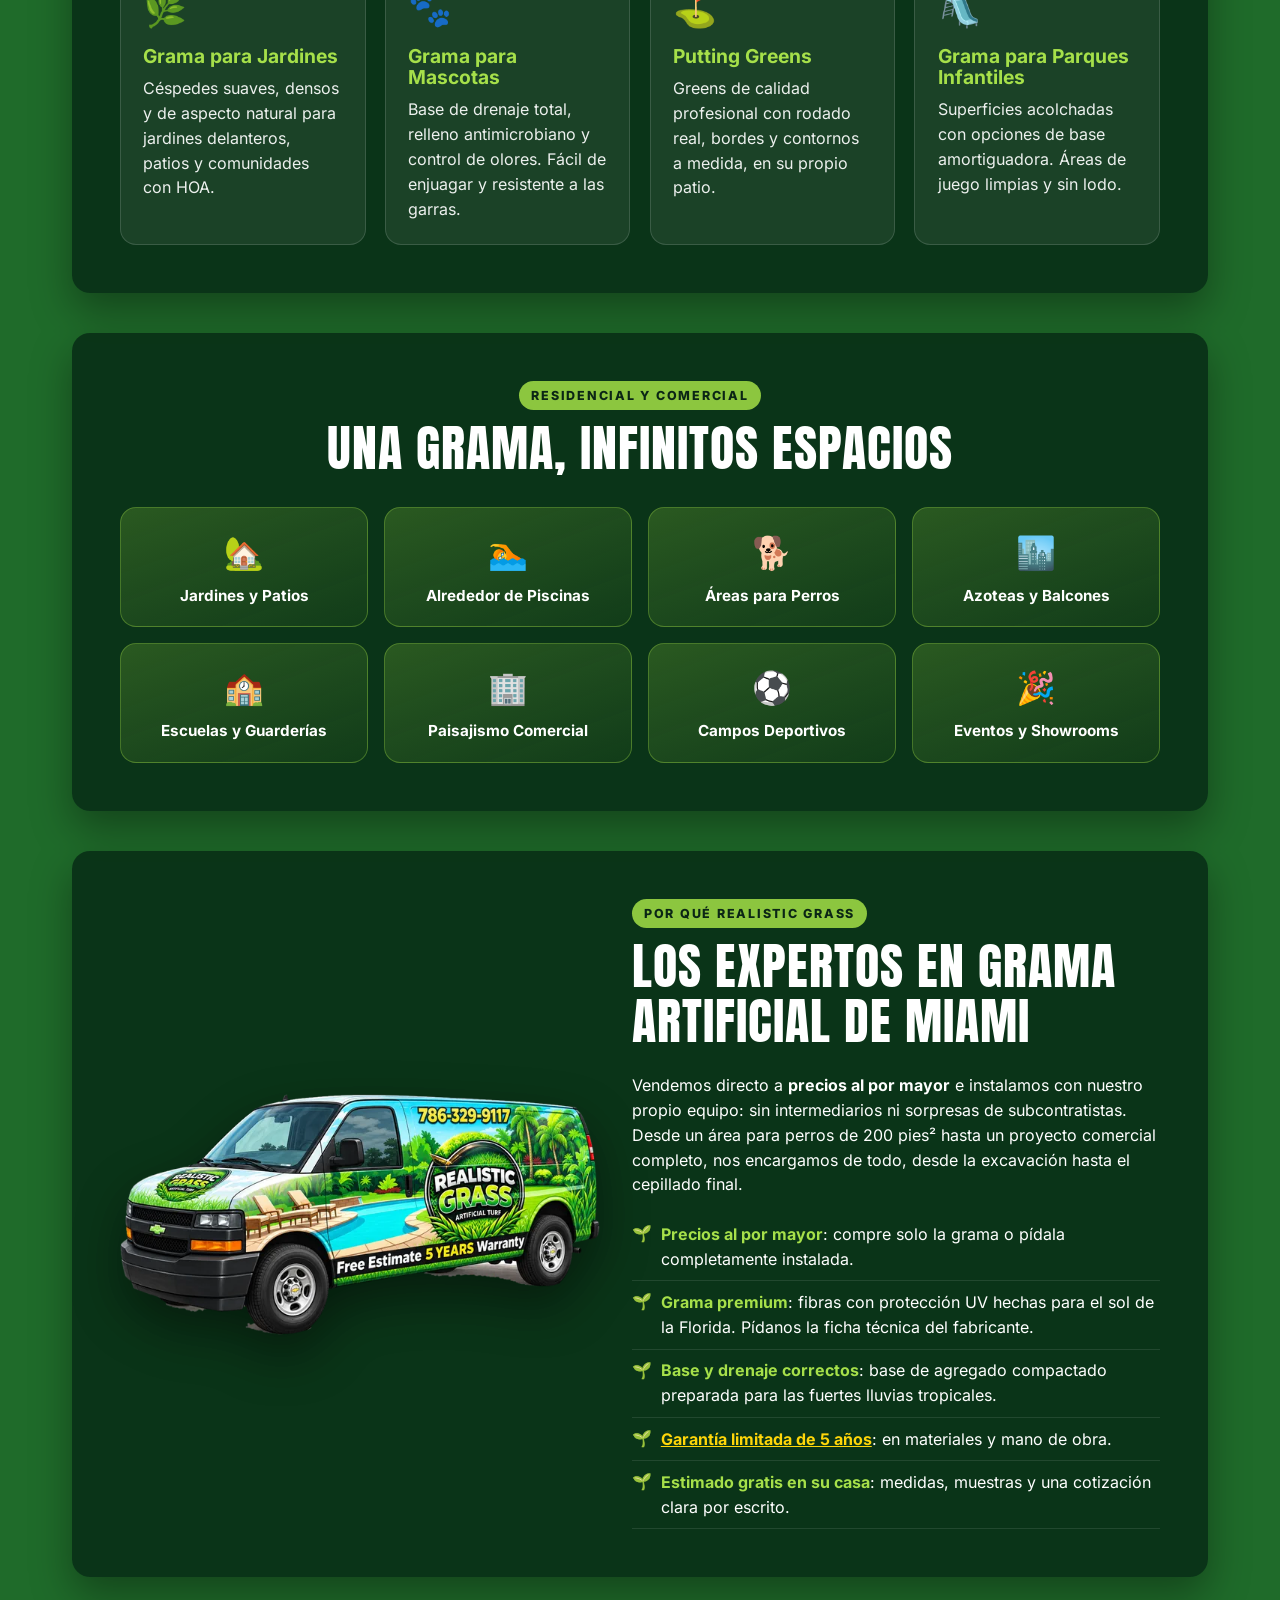
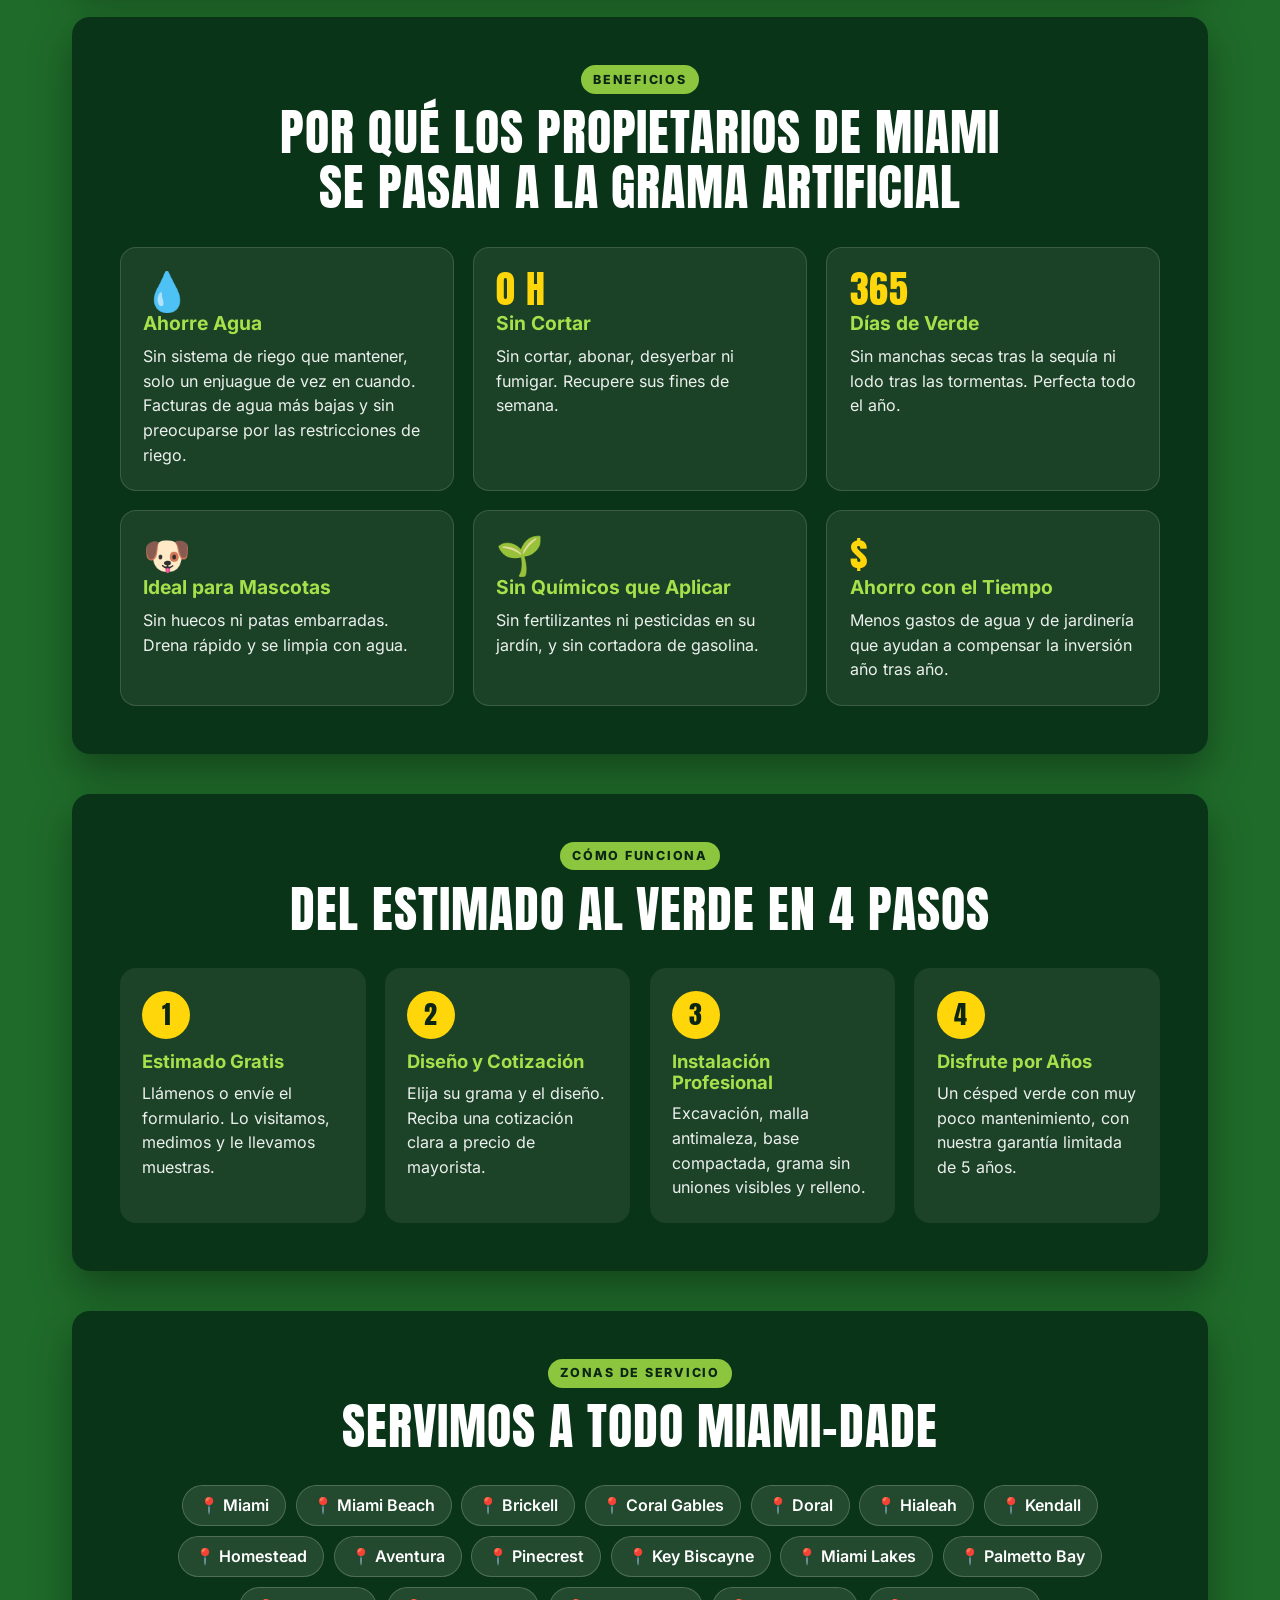
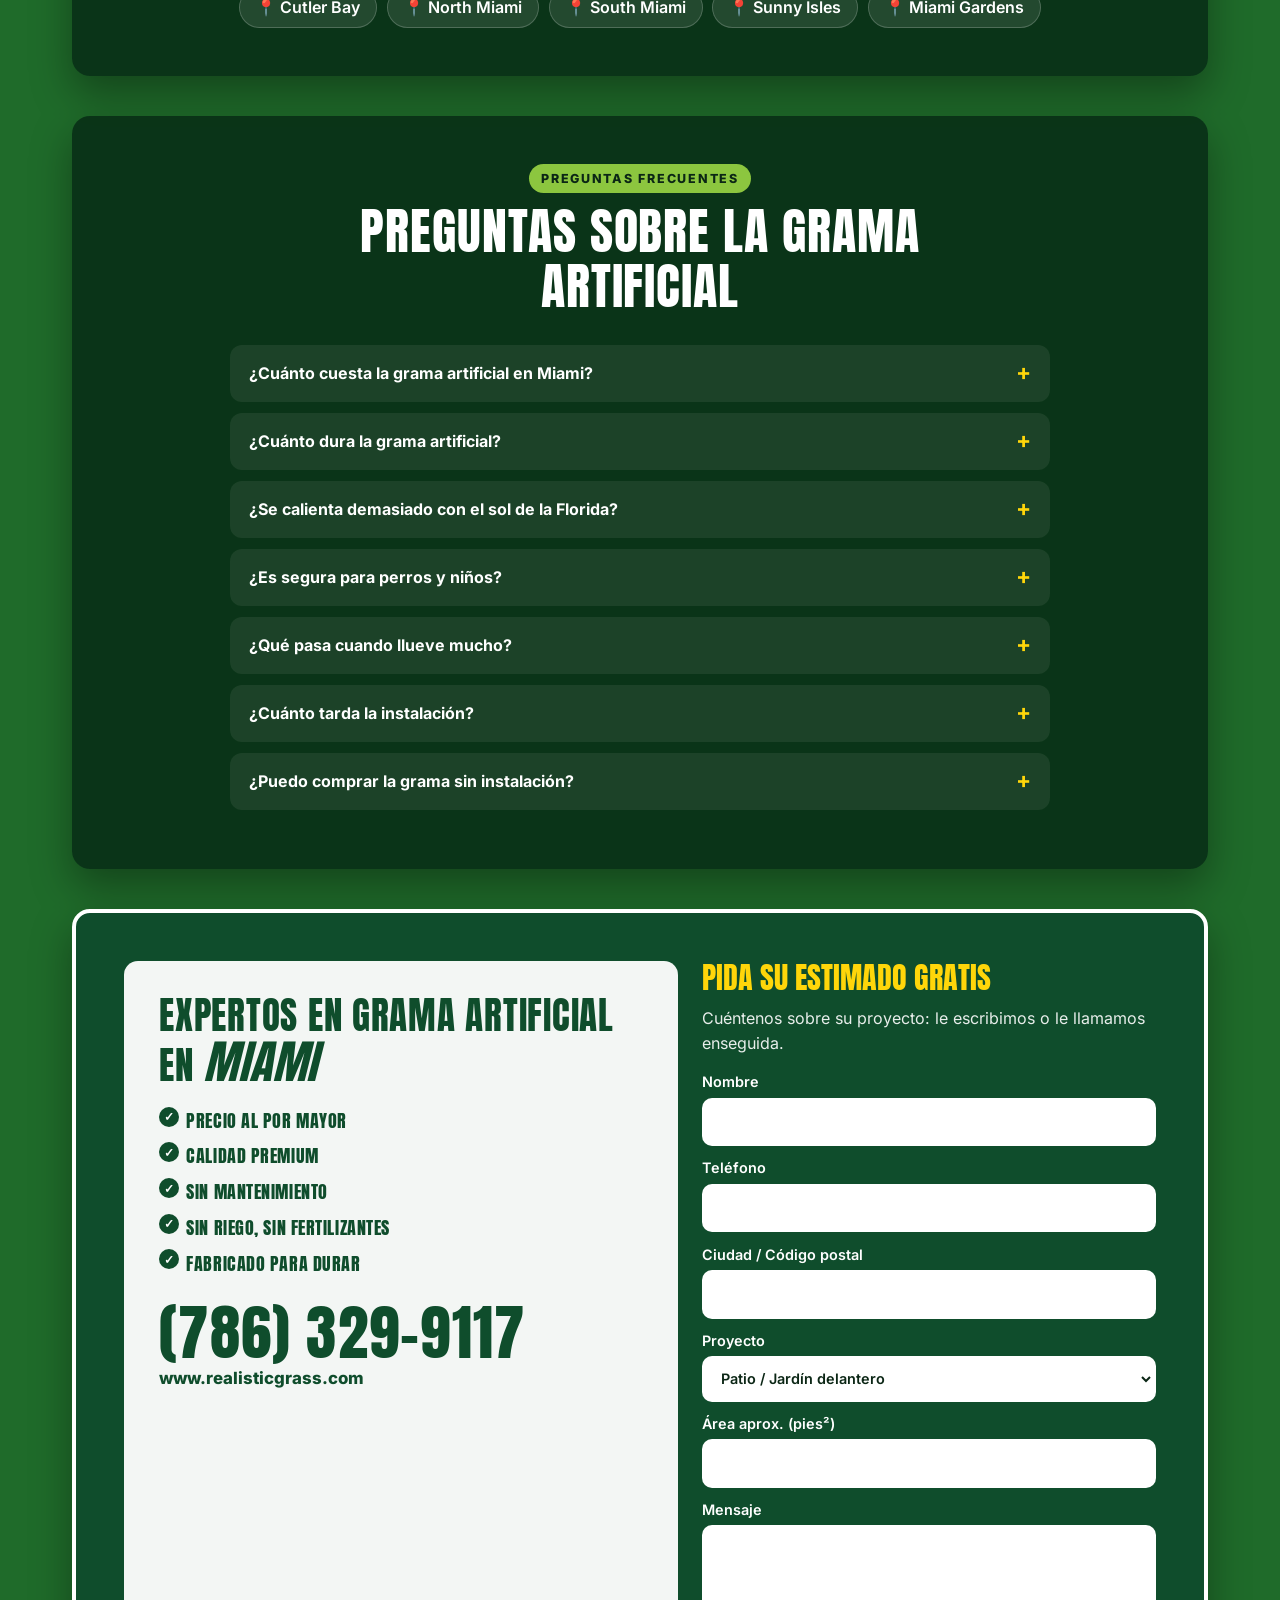
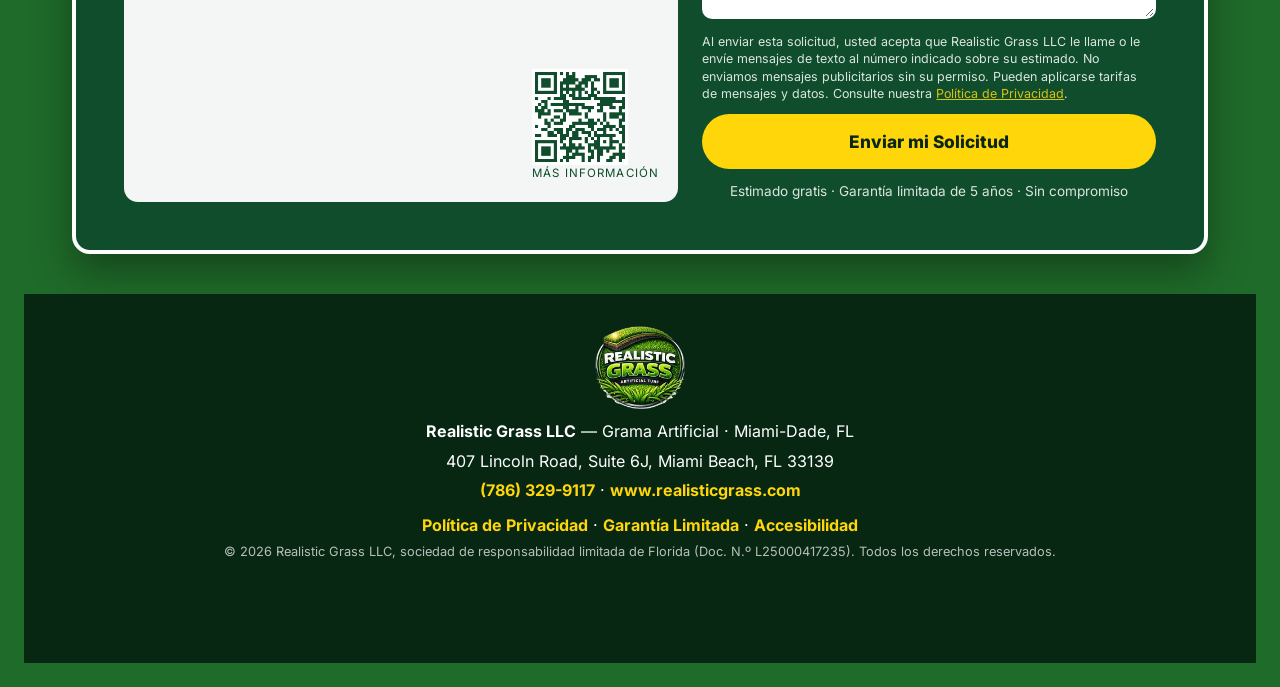
==== commit 696473da: "SEO: metadata, structured data, sitemap, Search Console/GA4 hooks, faster assets - build-seo.py + si" ====
--- a/es/index.html
+++ b/es/index.html
@@ -3,35 +3,352 @@
 <head>
   <meta charset="utf-8">
   <meta name="viewport" content="width=device-width, initial-scale=1">
-  <title>Realistic Grass | Grama Artificial Miami – Instalación y Venta al por Mayor</title>
-  <meta name="description" content="Realistic Grass – expertos en grama artificial en Miami. Precios al por mayor y césped sintético de calidad premium para jardines, mascotas, putting greens, piscinas y parques infantiles. Estimado gratis, garantía limitada de 5 años. Llame al (786) 329-9117.">
-  <meta name="theme-color" content="#0f4d2c">
-  <link rel="icon" href="../assets/logo.png">
+  <title>Grama Artificial Miami | Instalación – Realistic Grass</title>
+  <meta name="description" content="Grama artificial instalada en Miami-Dade a precios al por mayor: jardines, mascotas, putting greens, piscinas. Estimado gratis y garantía limitada de 5 años.">
+  <!-- SEO:START (generated by build-seo.py – edit site.json / build-seo.py, not this block) -->
+  <meta name="robots" content="index, follow, max-image-preview:large, max-snippet:-1">
+  <meta name="keywords" content="grama artificial Miami, césped artificial Miami, césped sintético, instalación de grama artificial, grama para perros Miami, putting green Miami, grama artificial al por mayor">
   <link rel="canonical" href="https://noadsapple.github.io/realistic-grass/es/">
   <link rel="alternate" hreflang="en" href="https://noadsapple.github.io/realistic-grass/">
   <link rel="alternate" hreflang="es" href="https://noadsapple.github.io/realistic-grass/es/">
   <link rel="alternate" hreflang="x-default" href="https://noadsapple.github.io/realistic-grass/">
+  <meta name="geo.region" content="US-FL">
+  <meta name="geo.placename" content="Miami">
+  <meta property="og:type" content="website">
+  <meta property="og:site_name" content="Realistic Grass">
+  <meta property="og:locale" content="es_US">
+  <meta property="og:locale:alternate" content="en_US">
+  <meta property="og:url" content="https://noadsapple.github.io/realistic-grass/es/">
   <meta property="og:title" content="Realistic Grass – Grama Artificial Miami">
-  <meta property="og:description" content="Grama artificial premium a precios al por mayor. Estimado gratis · Garantía limitada de 5 años · (786) 329-9117">
-  <meta property="og:image" content="../assets/logo.png">
-  <meta property="og:locale" content="es_US">
-  <link rel="preconnect" href="https://fonts.googleapis.com">
-  <link rel="preconnect" href="https://fonts.gstatic.com" crossorigin>
-  <link href="https://fonts.googleapis.com/css2?family=Anton&family=Inter:wght@400;500;600;700;800&display=swap" rel="stylesheet">
+  <meta property="og:description" content="Grama artificial instalada en Miami-Dade a precios al por mayor: jardines, mascotas, putting greens, piscinas. Estimado gratis y garantía limitada de 5 años.">
+  <meta property="og:image" content="https://noadsapple.github.io/realistic-grass/assets/og-image-es.jpg">
+  <meta property="og:image:width" content="1200">
+  <meta property="og:image:height" content="630">
+  <meta property="og:image:alt" content="Realistic Grass – Grama Artificial Miami">
+  <meta name="twitter:card" content="summary_large_image">
+  <meta name="twitter:title" content="Realistic Grass – Grama Artificial Miami">
+  <meta name="twitter:description" content="Grama artificial instalada en Miami-Dade a precios al por mayor: jardines, mascotas, putting greens, piscinas. Estimado gratis y garantía limitada de 5 años.">
+  <meta name="twitter:image" content="https://noadsapple.github.io/realistic-grass/assets/og-image-es.jpg">
+  <meta name="theme-color" content="#0f4d2c">
+  <meta name="format-detection" content="telephone=yes">
+  <link rel="icon" type="image/png" sizes="32x32" href="../assets/favicon-32.png">
+  <link rel="apple-touch-icon" href="../assets/apple-touch-icon.png">
+  <link rel="manifest" href="../site.webmanifest">
+  <link rel="preload" href="../assets/fonts/anton-latin.woff2" as="font" type="font/woff2" crossorigin>
+  <link rel="preload" href="../assets/fonts/inter-latin-var.woff2" as="font" type="font/woff2" crossorigin>
+  <script type="application/ld+json">
+{
+ "@context": "https://schema.org",
+ "@graph": [
+  {
+   "@type": "HomeAndConstructionBusiness",
+   "@id": "https://noadsapple.github.io/realistic-grass/#business",
+   "name": "Realistic Grass",
+   "legalName": "Realistic Grass LLC",
+   "slogan": "Expertos en Grama Artificial en Miami",
+   "description": "Grama artificial instalada en Miami-Dade a precios al por mayor: jardines, mascotas, putting greens, piscinas. Estimado gratis y garantía limitada de 5 años.",
+   "url": "https://noadsapple.github.io/realistic-grass/",
+   "logo": "https://noadsapple.github.io/realistic-grass/assets/icon-512.png",
+   "image": [
+    "https://noadsapple.github.io/realistic-grass/assets/og-image-en.jpg",
+    "https://noadsapple.github.io/realistic-grass/assets/logo.webp"
+   ],
+   "telephone": "+1-786-329-9117",
+   "priceRange": "$$",
+   "currenciesAccepted": "USD",
+   "address": {
+    "@type": "PostalAddress",
+    "streetAddress": "407 Lincoln Road, Suite 6J",
+    "addressLocality": "Miami Beach",
+    "addressRegion": "FL",
+    "postalCode": "33139",
+    "addressCountry": "US"
+   },
+   "areaServed": [
+    {
+     "@type": "AdministrativeArea",
+     "name": "Miami-Dade County, FL"
+    },
+    {
+     "@type": "City",
+     "name": "Miami, FL"
+    },
+    {
+     "@type": "City",
+     "name": "Miami Beach, FL"
+    },
+    {
+     "@type": "City",
+     "name": "Brickell, FL"
+    },
+    {
+     "@type": "City",
+     "name": "Coral Gables, FL"
+    },
+    {
+     "@type": "City",
+     "name": "Doral, FL"
+    },
+    {
+     "@type": "City",
+     "name": "Hialeah, FL"
+    },
+    {
+     "@type": "City",
+     "name": "Kendall, FL"
+    },
+    {
+     "@type": "City",
+     "name": "Homestead, FL"
+    },
+    {
+     "@type": "City",
+     "name": "Aventura, FL"
+    },
+    {
+     "@type": "City",
+     "name": "Pinecrest, FL"
+    },
+    {
+     "@type": "City",
+     "name": "Key Biscayne, FL"
+    },
+    {
+     "@type": "City",
+     "name": "Miami Lakes, FL"
+    },
+    {
+     "@type": "City",
+     "name": "Palmetto Bay, FL"
+    },
+    {
+     "@type": "City",
+     "name": "Cutler Bay, FL"
+    },
+    {
+     "@type": "City",
+     "name": "North Miami, FL"
+    },
+    {
+     "@type": "City",
+     "name": "South Miami, FL"
+    },
+    {
+     "@type": "City",
+     "name": "Sunny Isles Beach, FL"
+    },
+    {
+     "@type": "City",
+     "name": "Miami Gardens, FL"
+    }
+   ],
+   "knowsLanguage": [
+    "en",
+    "es"
+   ],
+   "contactPoint": {
+    "@type": "ContactPoint",
+    "telephone": "+1-786-329-9117",
+    "contactType": "sales",
+    "areaServed": "US-FL",
+    "availableLanguage": [
+     "English",
+     "Spanish"
+    ]
+   },
+   "hasOfferCatalog": {
+    "@type": "OfferCatalog",
+    "name": "Servicios de grama artificial",
+    "itemListElement": [
+     {
+      "@type": "Offer",
+      "itemOffered": {
+       "@type": "Service",
+       "name": "Instalación de grama artificial",
+       "description": "Jardines delanteros, patios y comunidades con HOA en Miami-Dade.",
+       "areaServed": {
+        "@type": "AdministrativeArea",
+        "name": "Miami-Dade County, FL"
+       }
+      }
+     },
+     {
+      "@type": "Offer",
+      "itemOffered": {
+       "@type": "Service",
+       "name": "Grama para mascotas",
+       "description": "Grama permeable y fácil de enjuagar para perros y áreas de mascotas.",
+       "areaServed": {
+        "@type": "AdministrativeArea",
+        "name": "Miami-Dade County, FL"
+       }
+      }
+     },
+     {
+      "@type": "Offer",
+      "itemOffered": {
+       "@type": "Service",
+       "name": "Putting greens",
+       "description": "Putting greens a medida en su patio.",
+       "areaServed": {
+        "@type": "AdministrativeArea",
+        "name": "Miami-Dade County, FL"
+       }
+      }
+     },
+     {
+      "@type": "Offer",
+      "itemOffered": {
+       "@type": "Service",
+       "name": "Grama para parques infantiles",
+       "description": "Áreas de juego acolchadas y sin lodo.",
+       "areaServed": {
+        "@type": "AdministrativeArea",
+        "name": "Miami-Dade County, FL"
+       }
+      }
+     },
+     {
+      "@type": "Offer",
+      "itemOffered": {
+       "@type": "Service",
+       "name": "Piscinas, azoteas y balcones",
+       "description": "Grama para áreas de piscina, terrazas y balcones.",
+       "areaServed": {
+        "@type": "AdministrativeArea",
+        "name": "Miami-Dade County, FL"
+       }
+      }
+     },
+     {
+      "@type": "Offer",
+      "itemOffered": {
+       "@type": "Service",
+       "name": "Paisajismo comercial",
+       "description": "Grama artificial para empresas, escuelas y eventos.",
+       "areaServed": {
+        "@type": "AdministrativeArea",
+        "name": "Miami-Dade County, FL"
+       }
+      }
+     },
+     {
+      "@type": "Offer",
+      "itemOffered": {
+       "@type": "Service",
+       "name": "Grama al por mayor",
+       "description": "Rollos de grama a precios al por mayor para propietarios, jardineros y contratistas.",
+       "areaServed": {
+        "@type": "AdministrativeArea",
+        "name": "Miami-Dade County, FL"
+       }
+      }
+     }
+    ]
+   }
+  },
+  {
+   "@type": "WebSite",
+   "@id": "https://noadsapple.github.io/realistic-grass/#website",
+   "url": "https://noadsapple.github.io/realistic-grass/",
+   "name": "Realistic Grass",
+   "inLanguage": [
+    "en-US",
+    "es-US"
+   ],
+   "publisher": {
+    "@id": "https://noadsapple.github.io/realistic-grass/#business"
+   }
+  },
+  {
+   "@type": "WebPage",
+   "@id": "https://noadsapple.github.io/realistic-grass/es/#webpage",
+   "url": "https://noadsapple.github.io/realistic-grass/es/",
+   "name": "Grama Artificial Miami | Instalación – Realistic Grass",
+   "description": "Grama artificial instalada en Miami-Dade a precios al por mayor: jardines, mascotas, putting greens, piscinas. Estimado gratis y garantía limitada de 5 años.",
+   "inLanguage": "es-US",
+   "isPartOf": {
+    "@id": "https://noadsapple.github.io/realistic-grass/#website"
+   },
+   "about": {
+    "@id": "https://noadsapple.github.io/realistic-grass/#business"
+   },
+   "primaryImageOfPage": {
+    "@type": "ImageObject",
+    "url": "https://noadsapple.github.io/realistic-grass/assets/og-image-es.jpg",
+    "width": 1200,
+    "height": 630
+   },
+   "dateModified": "2026-09-25"
+  },
+  {
+   "@type": "FAQPage",
+   "@id": "https://noadsapple.github.io/realistic-grass/es/#faq",
+   "inLanguage": "es-US",
+   "mainEntity": [
+    {
+     "@type": "Question",
+     "name": "¿Cuánto cuesta la grama artificial en Miami?",
+     "acceptedAnswer": {
+      "@type": "Answer",
+      "text": "Depende de la grama, del tamaño del área y de la preparación del terreno. Como vendemos a precios al por mayor, nuestras cotizaciones son muy competitivas. Llame al (786) 329-9117 para un estimado gratis."
+     }
+    },
+    {
+     "@type": "Question",
+     "name": "¿Cuánto dura la grama artificial?",
+     "acceptedAnswer": {
+      "@type": "Answer",
+      "text": "La duración depende del producto, de la exposición al sol y del uso; le mostraremos las especificaciones del fabricante de la grama que elija. Nuestras instalaciones tienen una garantía limitada de 5 años."
+     }
+    },
+    {
+     "@type": "Question",
+     "name": "¿Se calienta demasiado con el sol de la Florida?",
+     "acceptedAnswer": {
+      "@type": "Answer",
+      "text": "Toda grama se calienta bajo el sol directo. Las fibras de color más claro y algunos rellenos ayudan, y un enjuague rápido con la manguera refresca la superficie."
+     }
+    },
+    {
+     "@type": "Question",
+     "name": "¿Es segura para perros y niños?",
+     "acceptedAnswer": {
+      "@type": "Answer",
+      "text": "La grama artificial se usa mucho en patios, escuelas y parques para perros. Le entregaremos la información del producto y de seguridad del fabricante de su grama. La grama para mascotas tiene una base permeable y un relleno antimicrobiano que ayuda a controlar los olores."
+     }
+    },
+    {
+     "@type": "Question",
+     "name": "¿Qué pasa cuando llueve mucho?",
+     "acceptedAnswer": {
+      "@type": "Answer",
+      "text": "El agua drena directamente a través de la base perforada y del suelo compactado: sin charcos ni lodo."
+     }
+    },
+    {
+     "@type": "Question",
+     "name": "¿Cuánto tarda la instalación?",
+     "acceptedAnswer": {
+      "@type": "Answer",
+      "text": "Depende del tamaño del área y de la preparación del terreno. Su cotización por escrito incluye el calendario previsto."
+     }
+    },
+    {
+     "@type": "Question",
+     "name": "¿Puedo comprar la grama sin instalación?",
+     "acceptedAnswer": {
+      "@type": "Answer",
+      "text": "Sí. Vendemos rollos a precios al por mayor a propietarios, jardineros y contratistas."
+     }
+    }
+   ]
+  }
+ ]
+}
+</script>
+  <!-- SEO:END -->
   <link rel="stylesheet" href="../styles.css">
-  <script type="application/ld+json">
-  {
-    "@context": "https://schema.org",
-    "@type": "LandscapingBusiness",
-    "name": "Realistic Grass",
-    "legalName": "Realistic Grass LLC",
-    "telephone": "+1-786-329-9117",
-    "url": "https://www.realisticgrass.com",
-    "image": "../assets/logo.png",
-    "areaServed": ["Miami", "Miami Beach", "Coral Gables", "Doral", "Hialeah", "Kendall", "Homestead", "Aventura", "Pinecrest", "Key Biscayne", "Miami Lakes", "Palmetto Bay"],
-    "address": { "@type": "PostalAddress", "streetAddress": "407 Lincoln Road, Suite 6J", "addressLocality": "Miami Beach", "addressRegion": "FL", "postalCode": "33139", "addressCountry": "US" }
-  }
-  </script>
 </head>
 <body>
   <a class="skip-link" href="#main">Saltar al contenido</a>
@@ -42,7 +359,7 @@
 
   <!-- La van recorre el borde de la ventana colocando un borde de grama -->
   <div class="sod-groove" aria-hidden="true"></div>
-  <div id="van" aria-hidden="true"><img src="../assets/van-right.png" alt=""></div>
+  <div id="van" aria-hidden="true"><img src="../assets/van-right.webp" alt="" width="640" height="320"></div>
 
   <div class="topbar">
     <span>Expertos en Grama Artificial en <strong>Miami</strong></span>
@@ -54,7 +371,7 @@
 
   <header class="nav" id="top">
     <a href="#top" class="brand" aria-label="Realistic Grass – inicio">
-      <img src="../assets/logo.png" alt="Logo Realistic Grass – Grama Artificial" width="72" height="67">
+      <img src="../assets/logo-sm.webp" alt="Logo Realistic Grass – Grama Artificial" width="72" height="67">
       <span class="brand-text"><b>Realistic</b> Grass<small>Grama Artificial · Miami</small></span>
     </a>
     <nav class="nav-links" aria-label="Principal">
@@ -98,7 +415,7 @@
         </div>
       </div>
       <div class="hero-logo">
-        <img src="../assets/logo.png" alt="Realistic Grass – Grama Artificial" width="560" height="522">
+        <img src="../assets/logo.webp" alt="Realistic Grass – Grama Artificial" width="560" height="522" fetchpriority="high">
       </div>
     </section>
 
@@ -161,7 +478,7 @@
     <section class="section" id="why">
       <div class="why">
         <div class="why-van">
-          <img src="../assets/van-left.png" alt="Van de instalación de Realistic Grass" loading="lazy" width="640" height="330">
+          <img src="../assets/van-left.webp" alt="Van de instalación de Realistic Grass" loading="lazy" width="640" height="322">
         </div>
         <div class="why-copy">
           <p class="eyebrow">Por qué Realistic Grass</p>
@@ -288,7 +605,7 @@
   </main>
 
   <footer class="footer">
-    <img src="../assets/logo.png" alt="" width="90" height="84" loading="lazy">
+    <img src="../assets/logo-sm.webp" alt="" width="90" height="84" loading="lazy">
     <p><b>Realistic Grass LLC</b> — Grama Artificial · Miami-Dade, FL</p>
     <p>407 Lincoln Road, Suite 6J, Miami Beach, FL 33139</p>
     <p><a href="tel:+17863299117">(786) 329-9117</a> · <a href="https://www.realisticgrass.com">www.realisticgrass.com</a></p>
--- a/styles.css
+++ b/styles.css
@@ -1,3 +1,13 @@
+/* Fonts are self-hosted (latin subset): faster, and no request to a third party */
+@font-face {
+  font-family: "Anton"; font-style: normal; font-weight: 400; font-display: swap;
+  src: url("assets/fonts/anton-latin.woff2") format("woff2");
+}
+@font-face {
+  font-family: "Inter"; font-style: normal; font-weight: 400 800; font-display: swap;
+  src: url("assets/fonts/inter-latin-var.woff2") format("woff2");
+}
+
 :root {
   --green-900: #0a3a20;
   --green-800: #0f4d2c;
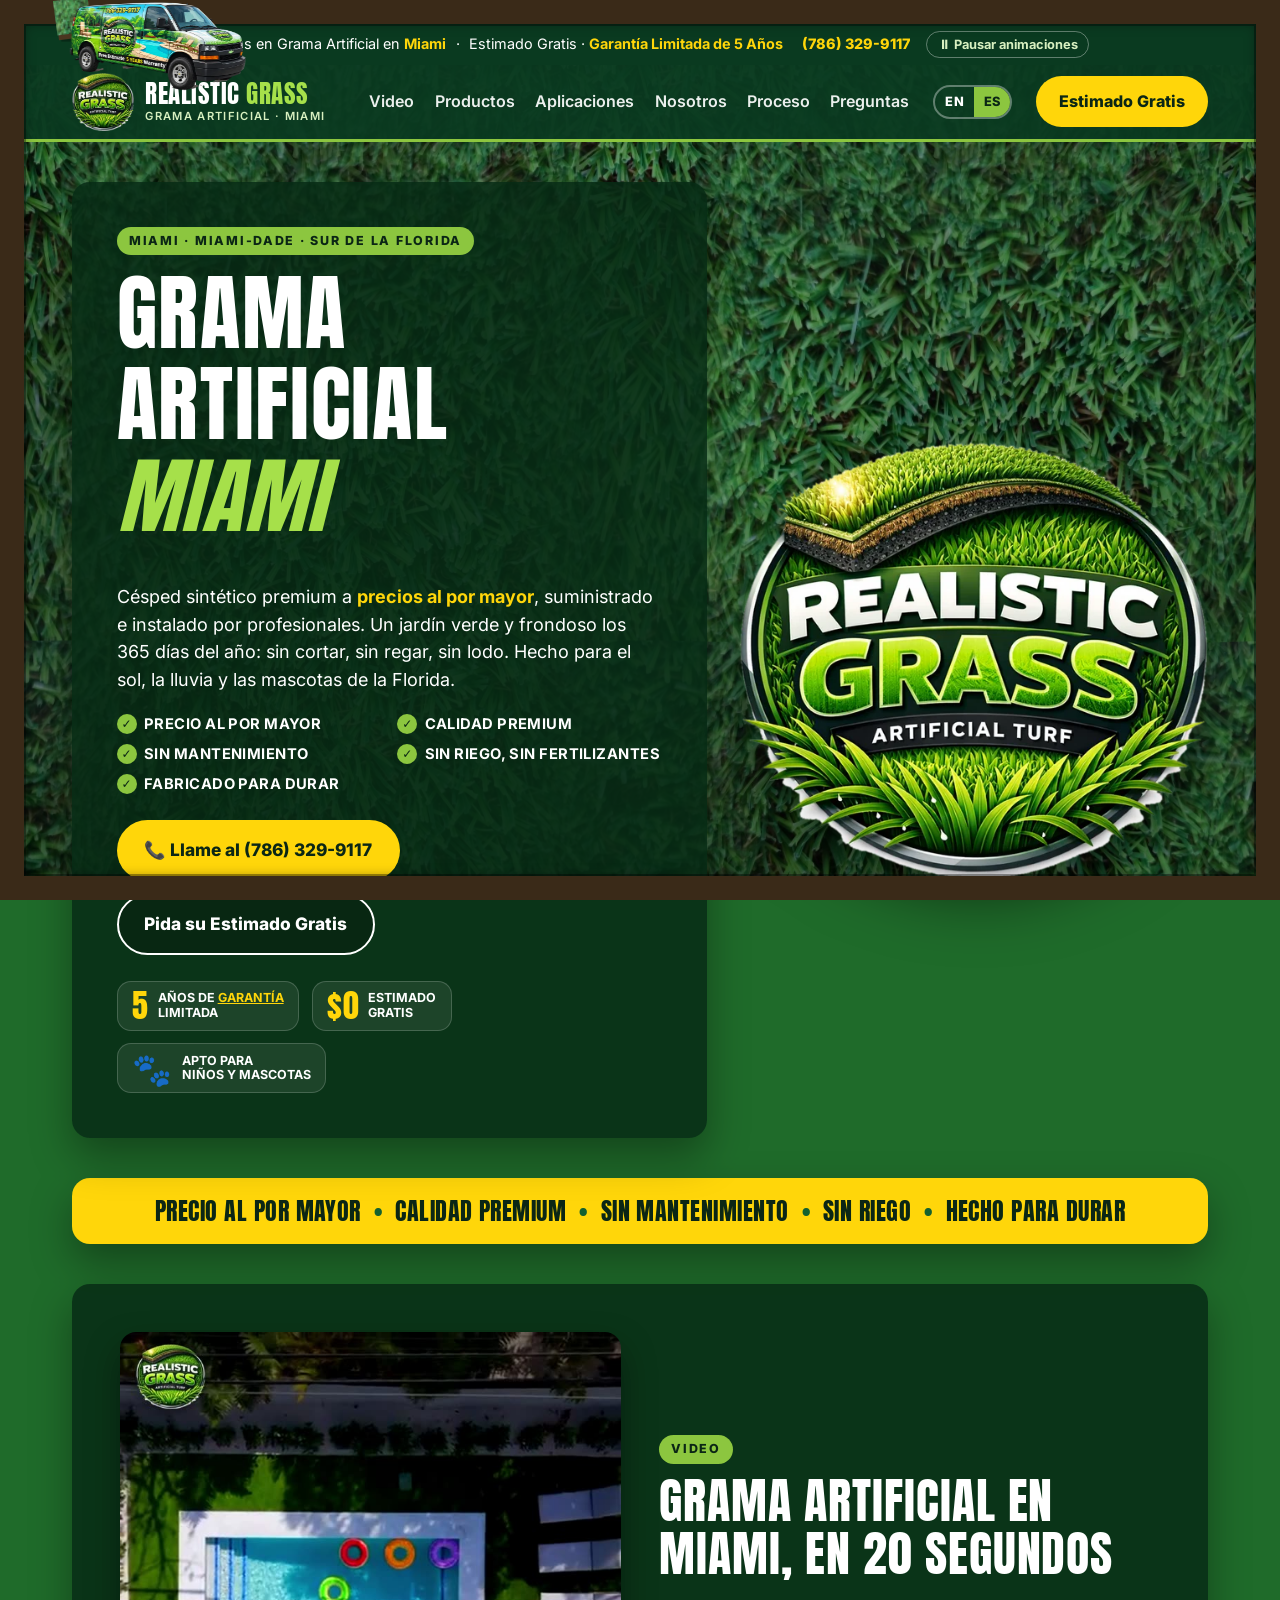
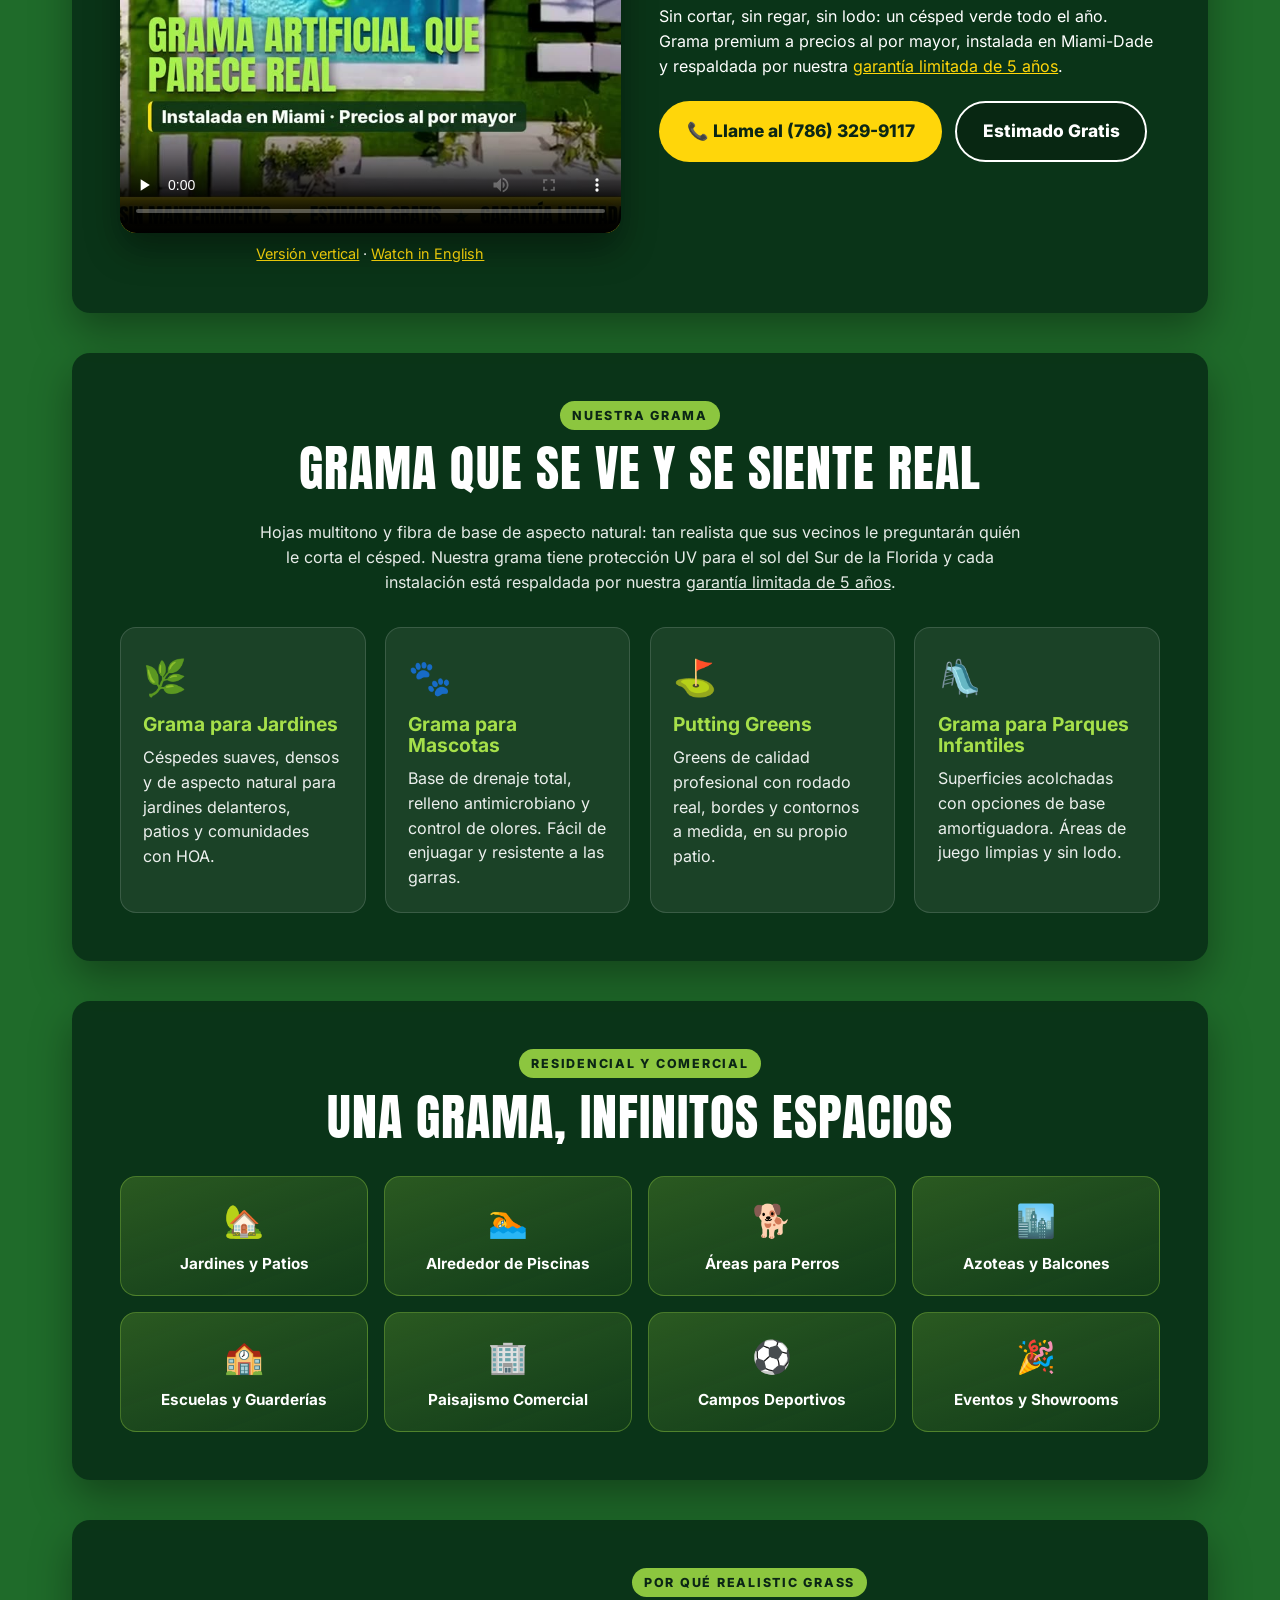
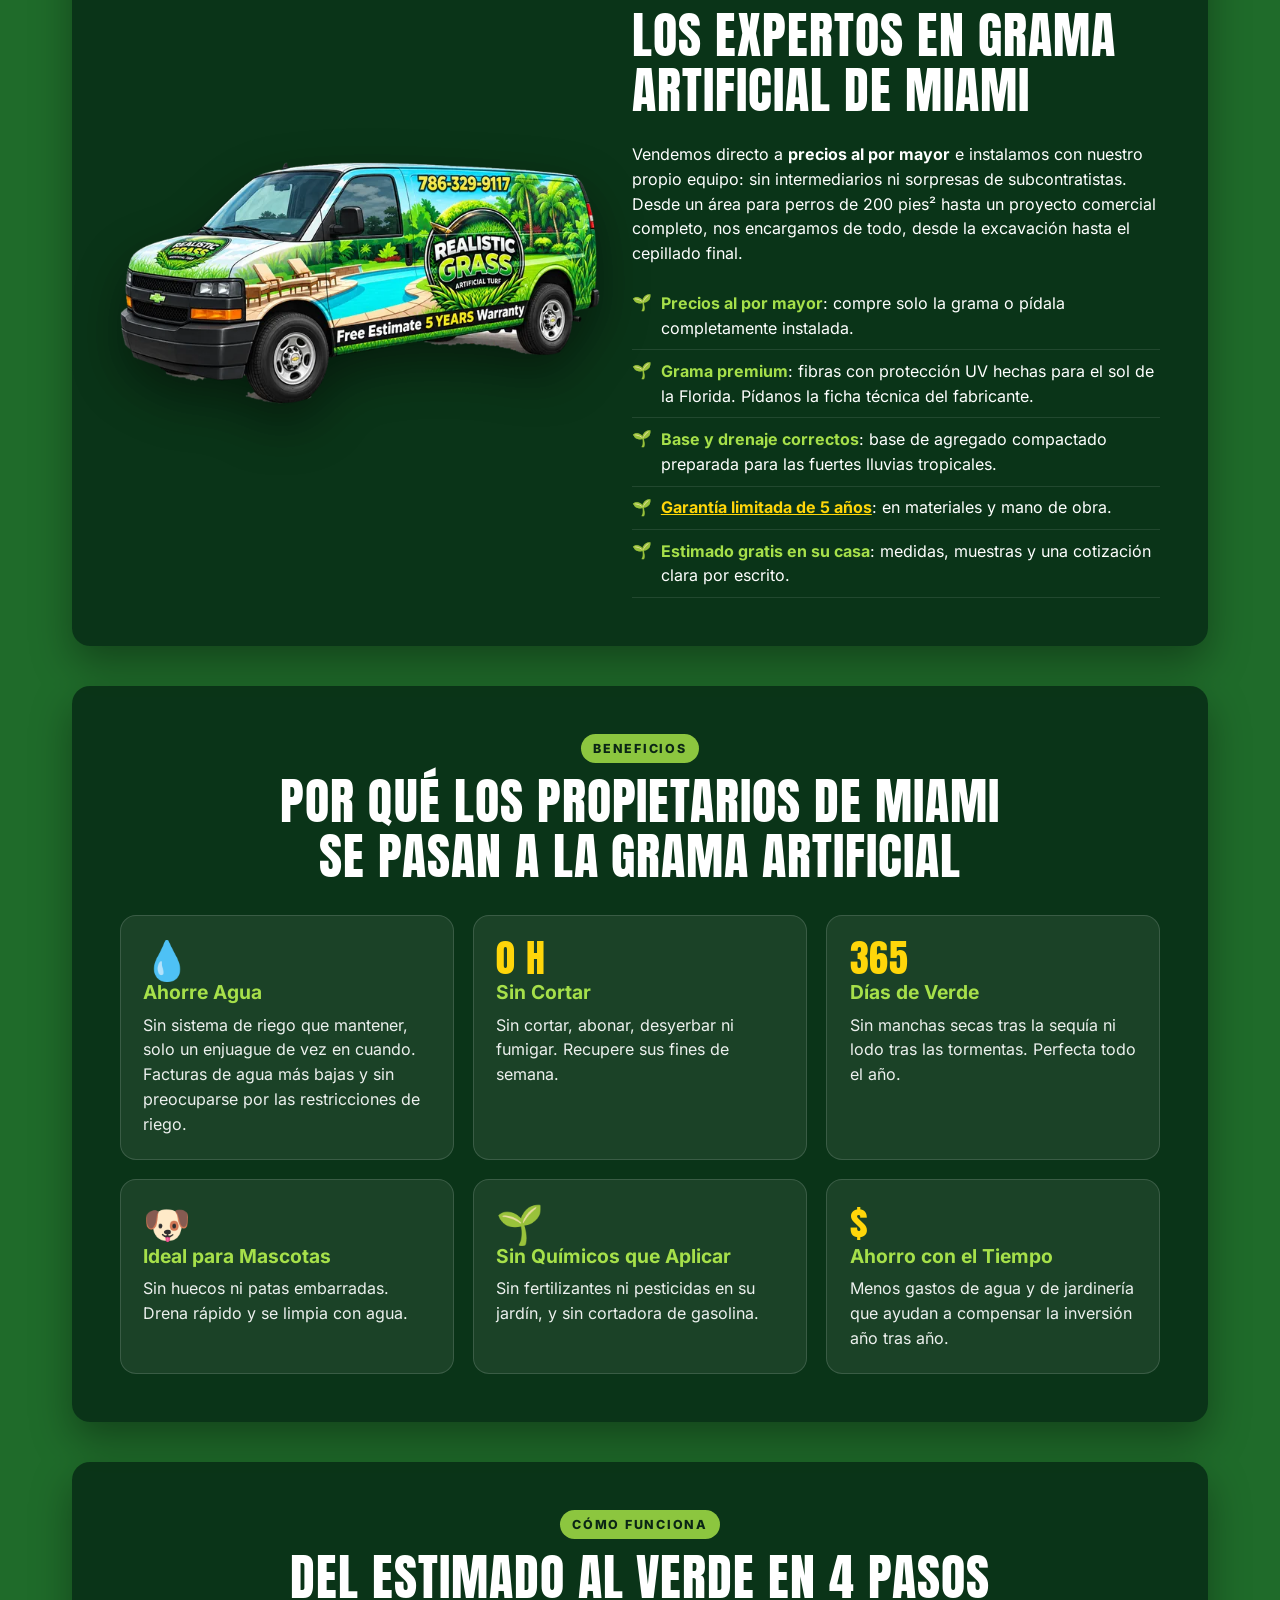
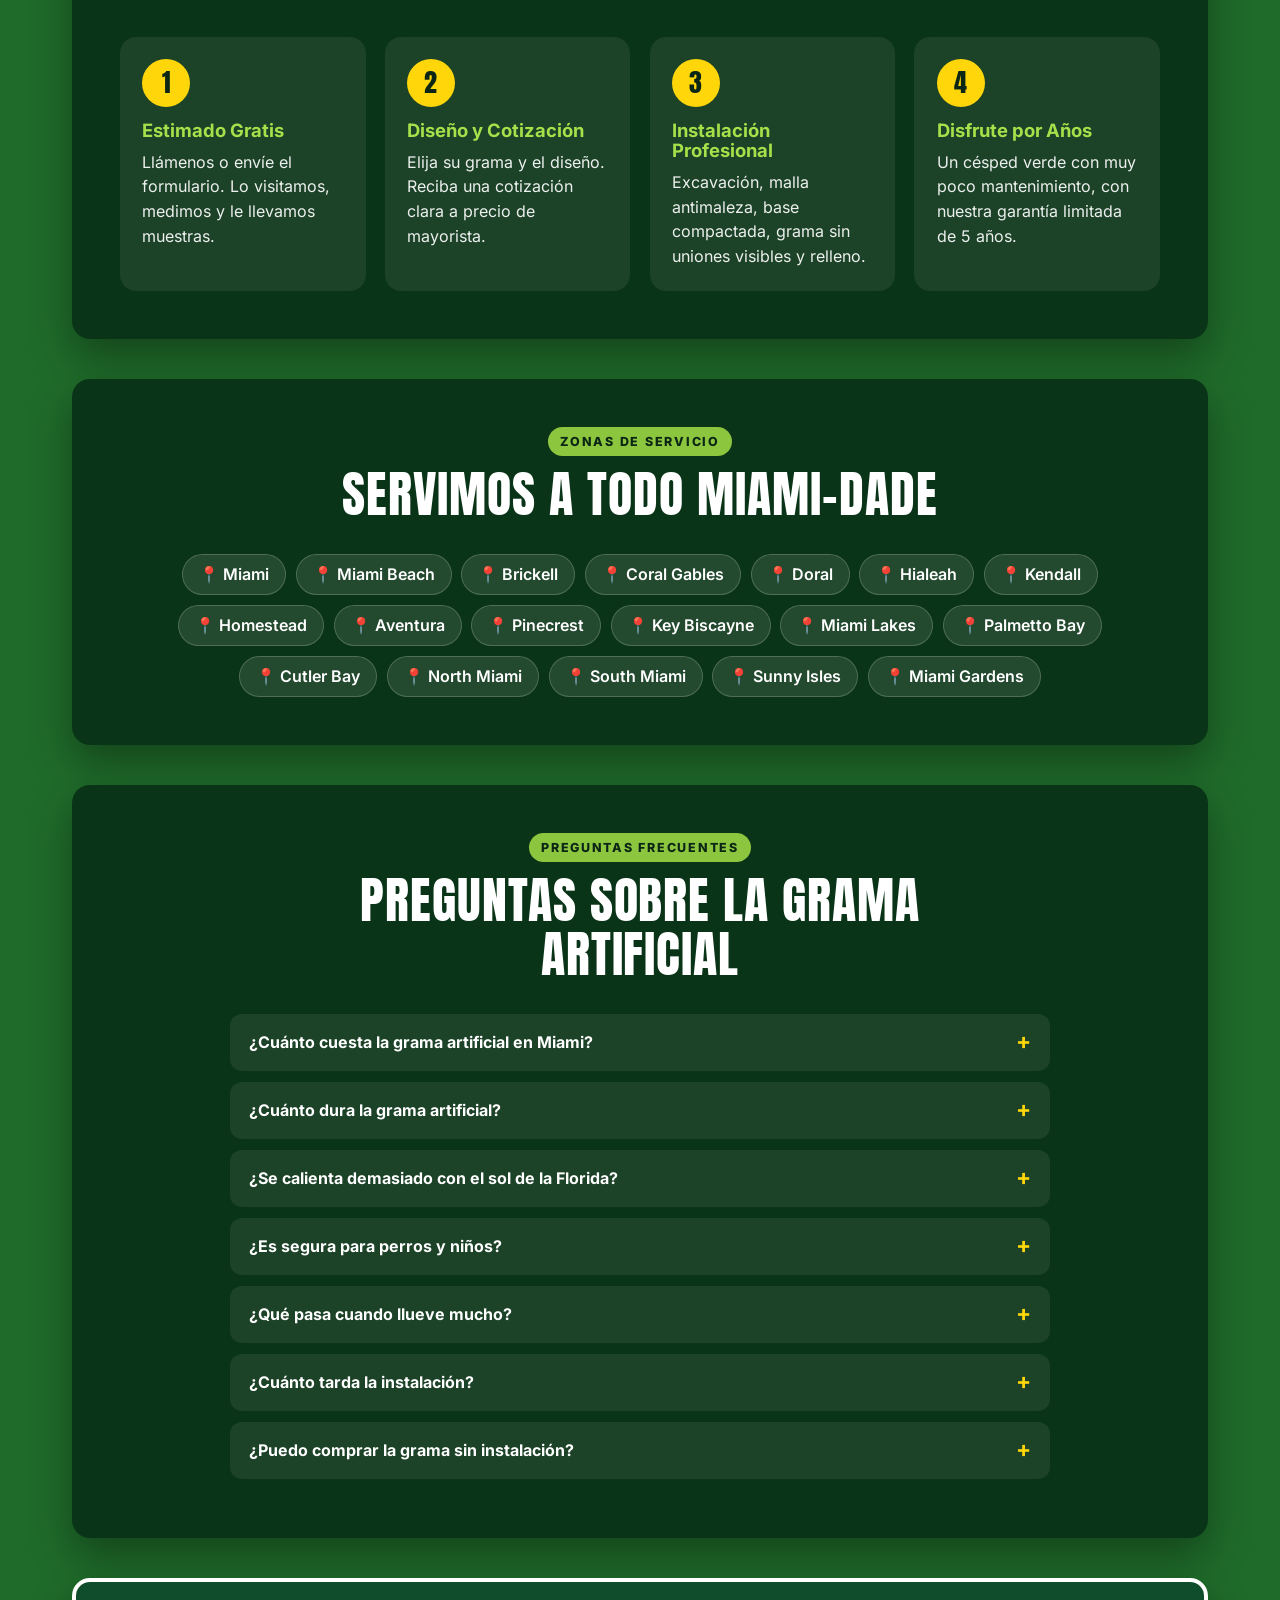
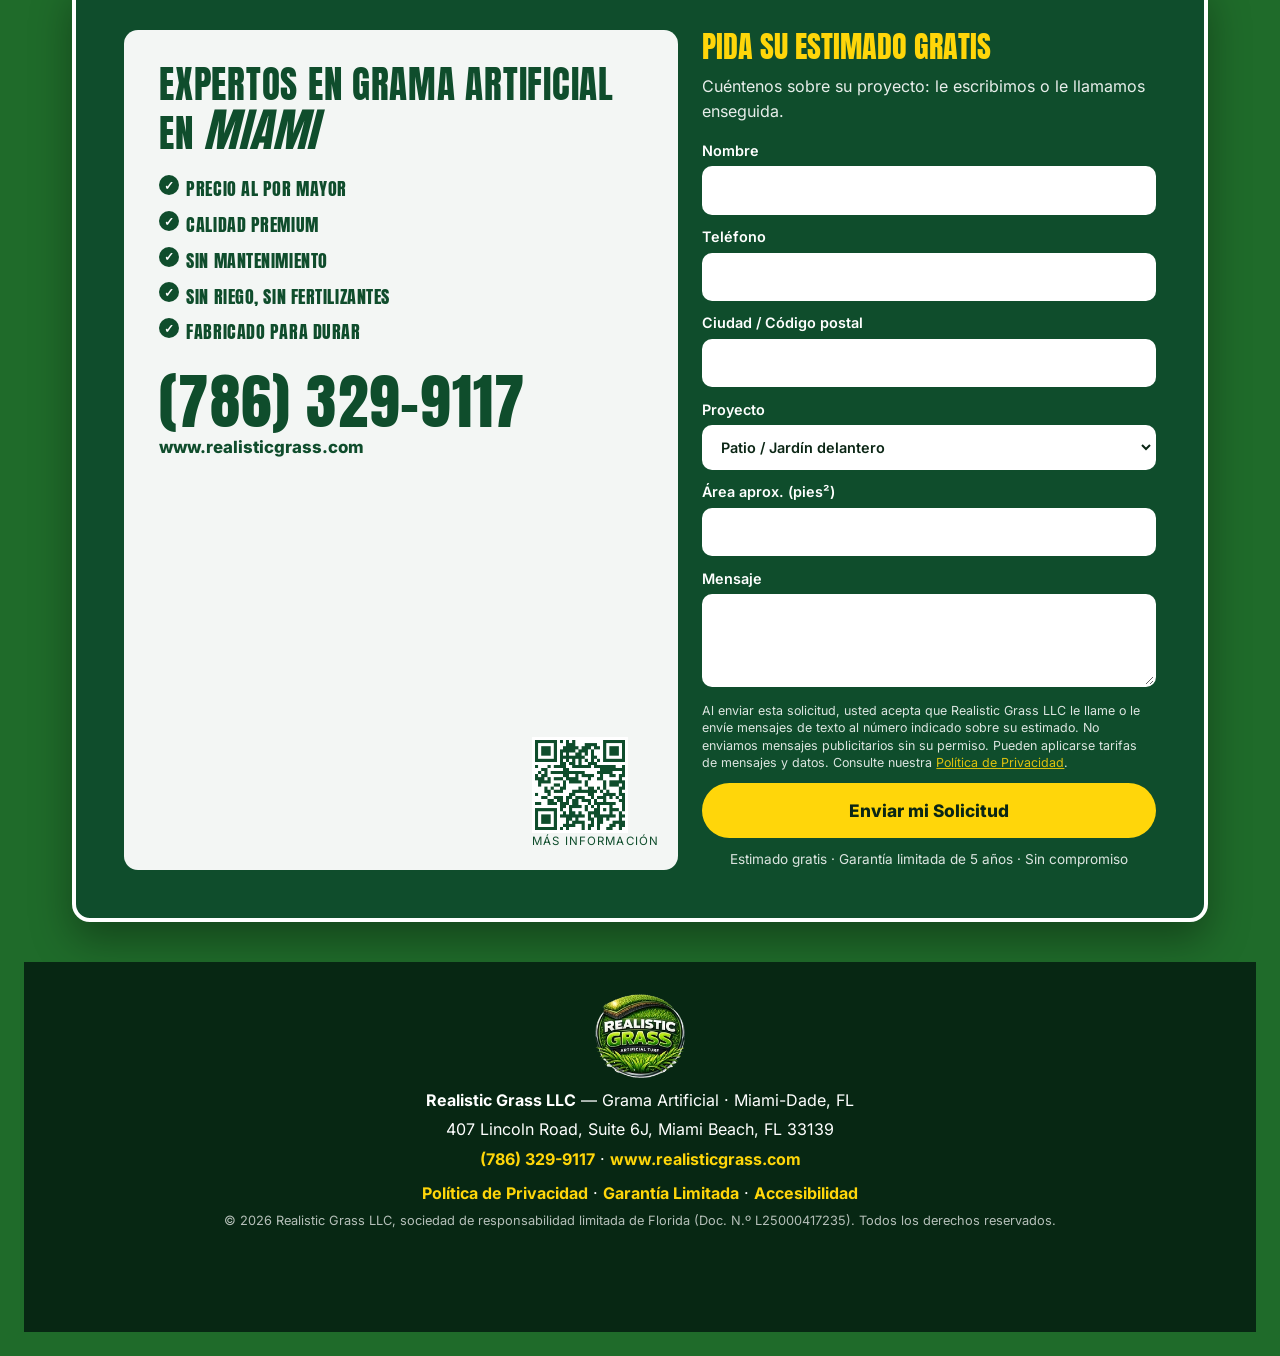
==== commit 18607b7b: "Add promo video section to the home pages (EN/ES) Square promo with voice-over, WebVTT captions, pos" ====
--- a/es/index.html
+++ b/es/index.html
@@ -279,7 +279,24 @@
     "width": 1200,
     "height": 630
    },
-   "dateModified": "2026-09-25"
+   "dateModified": "2026-09-25",
+   "video": {
+    "@id": "https://noadsapple.github.io/realistic-grass/es/#video"
+   }
+  },
+  {
+   "@type": "VideoObject",
+   "@id": "https://noadsapple.github.io/realistic-grass/es/#video",
+   "inLanguage": "es-US",
+   "name": "Grama Artificial en Miami – Realistic Grass",
+   "description": "Grama artificial instalada en Miami-Dade a precios al por mayor: jardines, mascotas, putting greens, piscinas. Estimado gratis y garantía limitada de 5 años.",
+   "thumbnailUrl": "https://noadsapple.github.io/realistic-grass/social/posters/promo-square-es.jpg",
+   "contentUrl": "https://noadsapple.github.io/realistic-grass/social/realistic-grass-promo-square-es.mp4",
+   "uploadDate": "2026-09-25",
+   "duration": "PT21S",
+   "publisher": {
+    "@id": "https://noadsapple.github.io/realistic-grass/#business"
+   }
   },
   {
    "@type": "FAQPage",
@@ -375,6 +392,7 @@
       <span class="brand-text"><b>Realistic</b> Grass<small>Grama Artificial · Miami</small></span>
     </a>
     <nav class="nav-links" aria-label="Principal">
+      <a href="#video">Video</a>
       <a href="#products">Productos</a>
       <a href="#applications">Aplicaciones</a>
       <a href="#why">Nosotros</a>
@@ -422,6 +440,30 @@
     <!-- FRANJA -->
     <section class="strip">
       <p>Precio al por Mayor <i>•</i> Calidad Premium <i>•</i> Sin Mantenimiento <i>•</i> Sin Riego <i>•</i> Hecho para Durar</p>
+    </section>
+
+    <!-- VIDEO -->
+    <section class="section video-sec" id="video">
+      <div class="video-grid">
+        <figure class="video-wrap">
+          <video controls playsinline preload="none" width="1080" height="1080"
+                 poster="../social/posters/promo-square-es.jpg"
+                 aria-label="Video de Realistic Grass: grama artificial en Miami, estimado gratis, llame al (786) 329-9117">
+            <source src="../social/realistic-grass-promo-square-es.mp4" type="video/mp4">
+            <track kind="captions" src="../social/captions-es.vtt" srclang="es" label="Español" default>
+          </video>
+          <figcaption><a href="../social/realistic-grass-promo-vertical-es.mp4">Versión vertical</a> · <a href="../#video" hreflang="en">Watch in English</a></figcaption>
+        </figure>
+        <div class="video-copy">
+          <p class="eyebrow">Video</p>
+          <h2>Grama Artificial en Miami, en 20 Segundos</h2>
+          <p>Sin cortar, sin regar, sin lodo: un césped verde todo el año. Grama premium a precios al por mayor, instalada en Miami-Dade y respaldada por nuestra <a href="garantia.html">garantía limitada de 5 años</a>.</p>
+          <div class="hero-ctas">
+            <a href="tel:+17863299117" class="btn btn-yellow btn-lg">📞 Llame al (786) 329-9117</a>
+            <a href="#contact" class="btn btn-ghost btn-lg">Estimado Gratis</a>
+          </div>
+        </div>
+      </div>
     </section>
 
     <!-- PRODUCTOS -->
--- a/styles.css
+++ b/styles.css
@@ -191,6 +191,17 @@
 .strip p { margin: 0; font-size: clamp(1rem, 2.3vw, 1.5rem); }
 .strip i { color: var(--green-700); font-style: normal; margin: 0 .4rem; }
 
+/* ---------- Video ---------- */
+.video-grid { display: grid; grid-template-columns: minmax(0, 1fr) minmax(0, 1fr); gap: clamp(1.2rem, 3vw, 2.5rem); align-items: center; }
+.video-wrap { margin: 0; }
+.video-wrap video { display: block; width: 100%; height: auto; aspect-ratio: 1 / 1; border-radius: 16px; background: #0a3a20;
+                    box-shadow: 0 16px 34px rgba(0,0,0,.4); }
+.video-wrap figcaption { margin-top: .6rem; font-size: .9rem; text-align: center; opacity: .9; }
+.video-wrap figcaption a, .video-copy a:not(.btn) { color: var(--yellow); }
+.video-copy h2 { font-size: clamp(2rem, 4.2vw, 3rem); }
+.video-copy .hero-ctas { margin: 1.4rem 0 0; }
+@media (max-width: 860px) { .video-grid { grid-template-columns: 1fr; } }
+
 /* ---------- Cards ---------- */
 .cards { display: grid; gap: 1.2rem; }
 .cards-4 { grid-template-columns: repeat(4, minmax(0, 1fr)); }
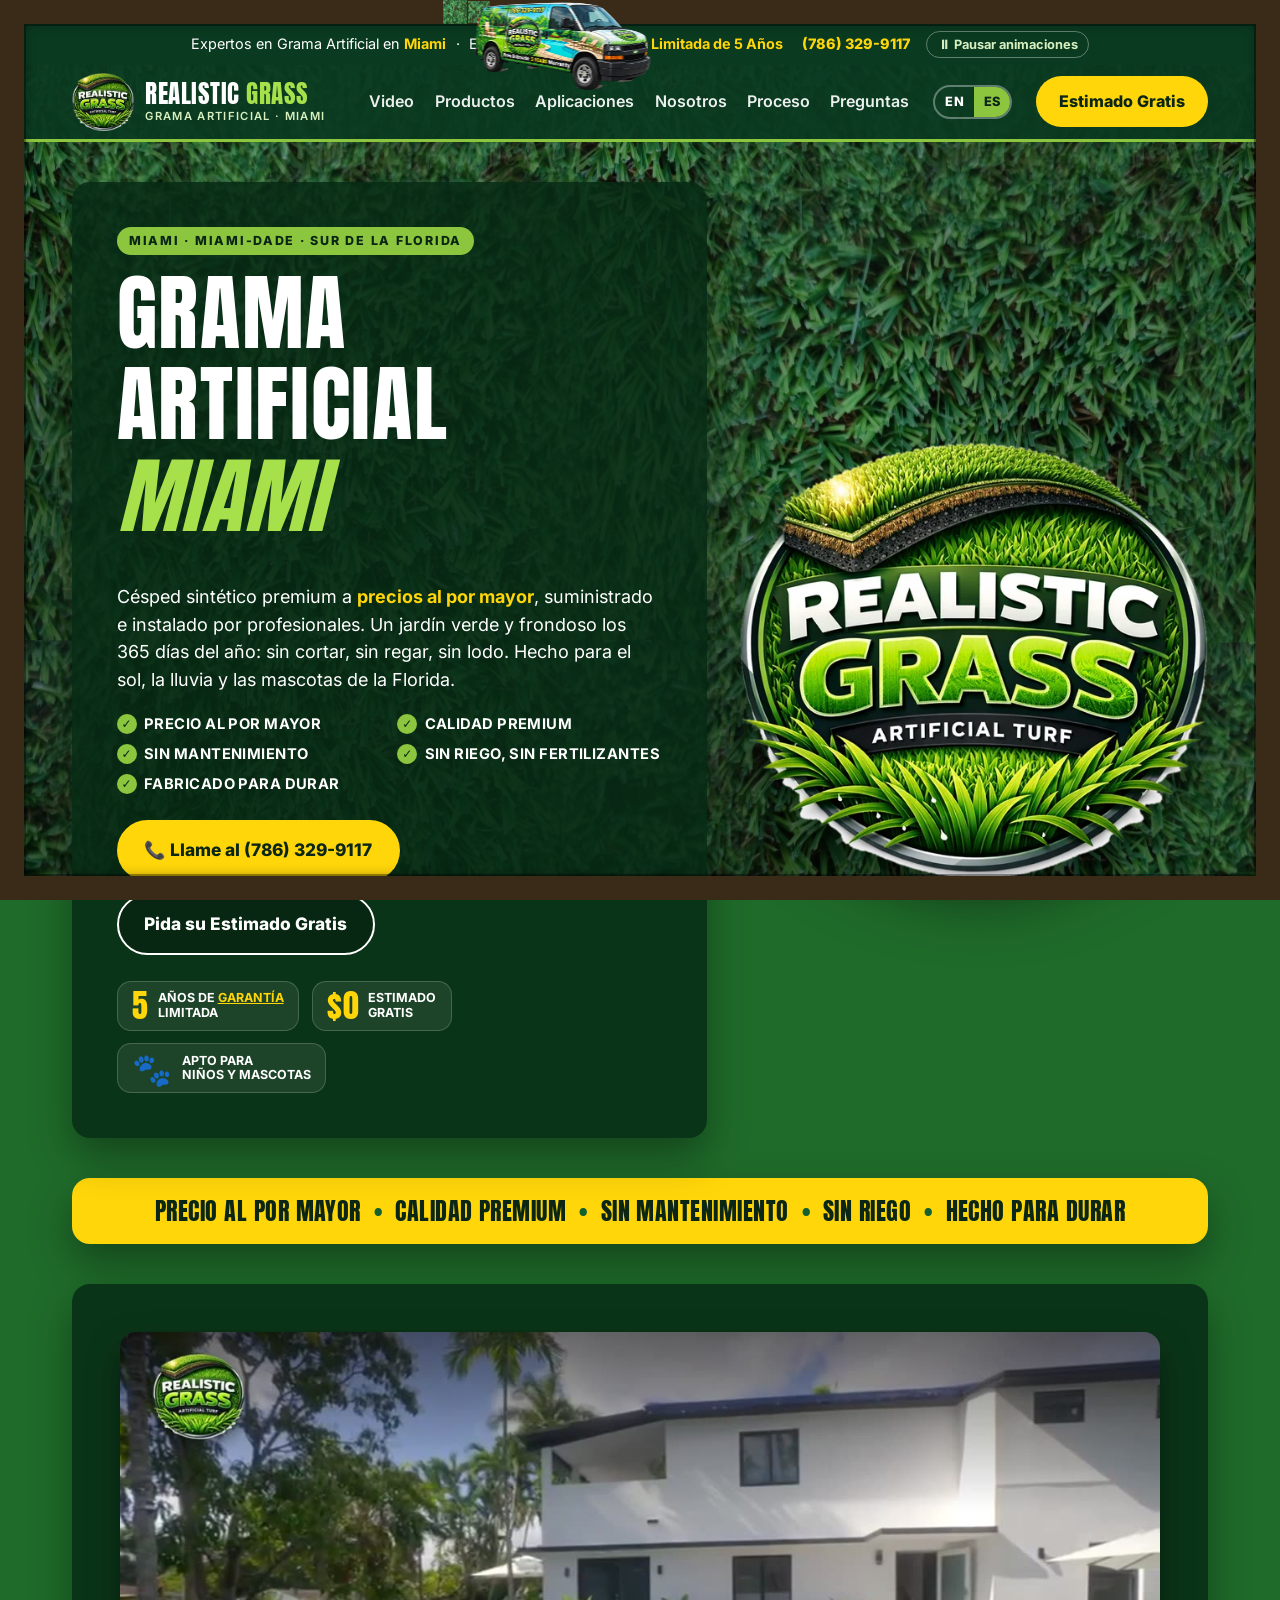
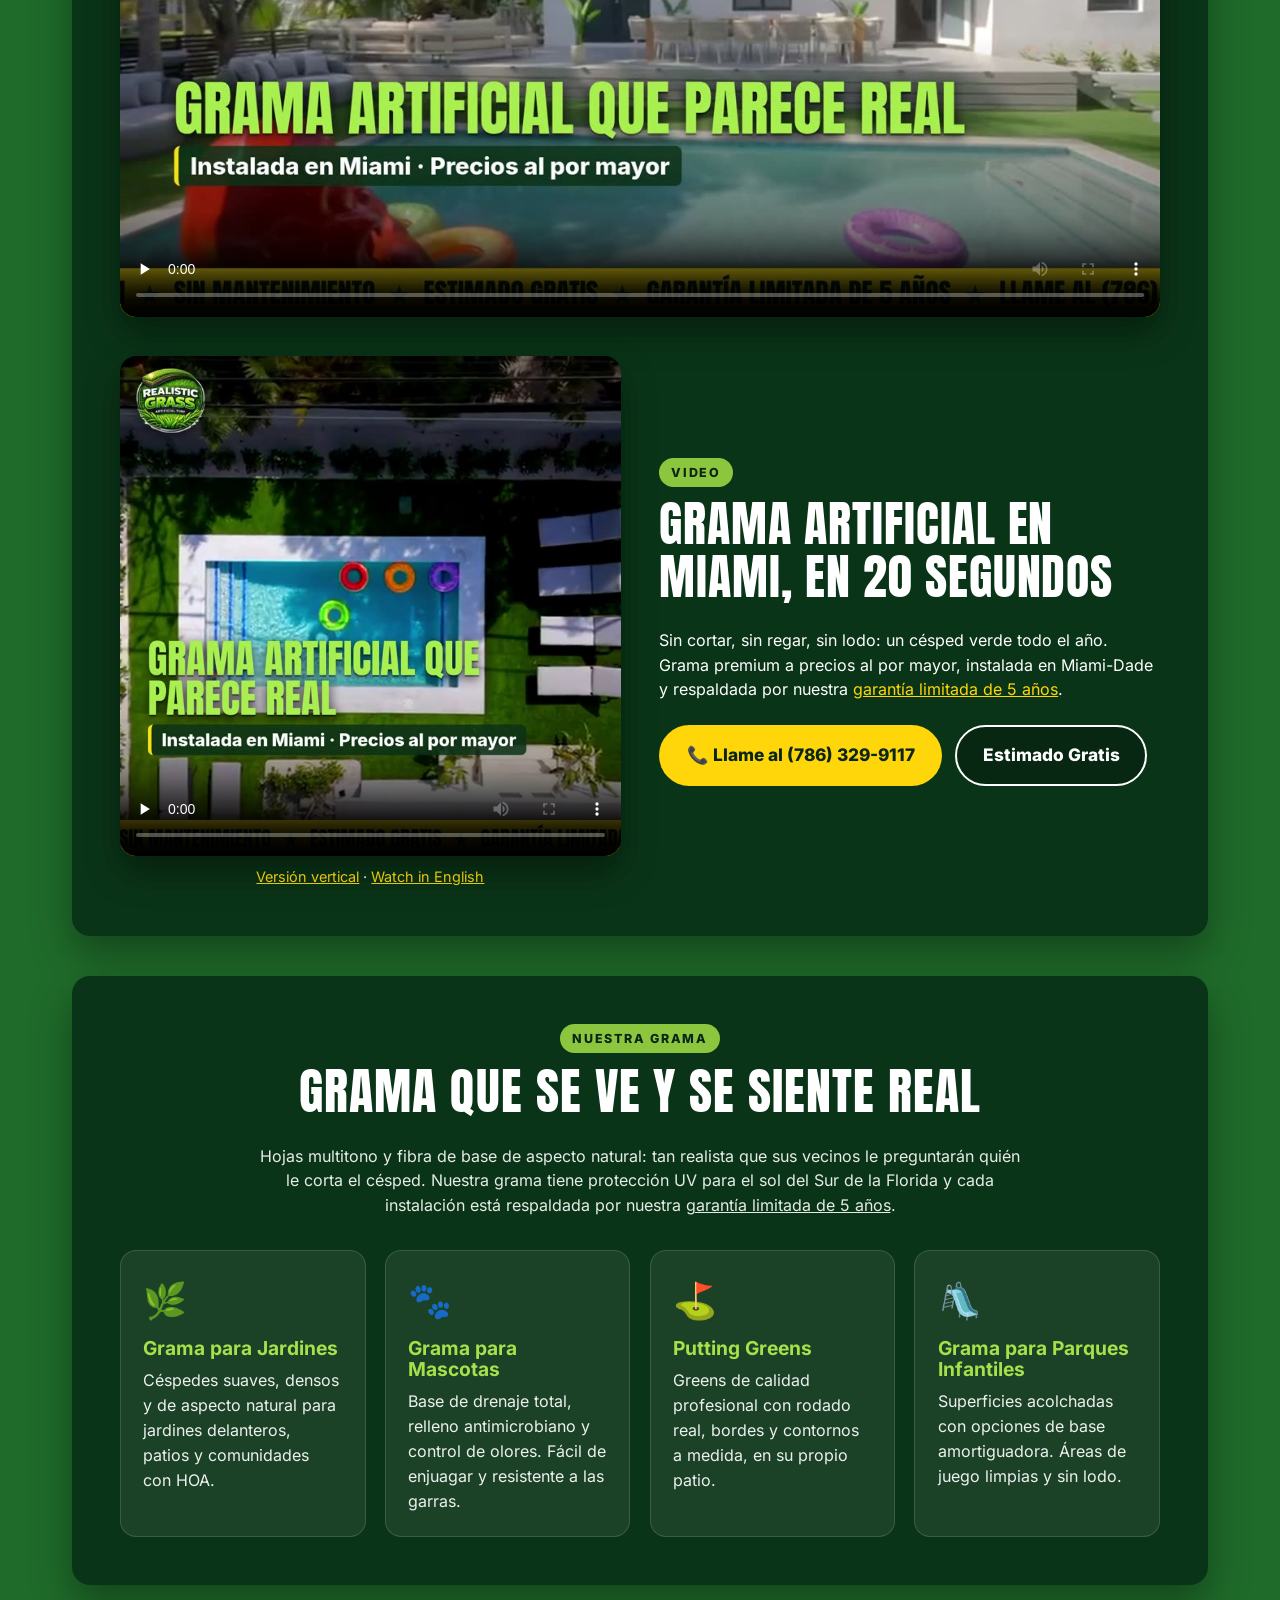
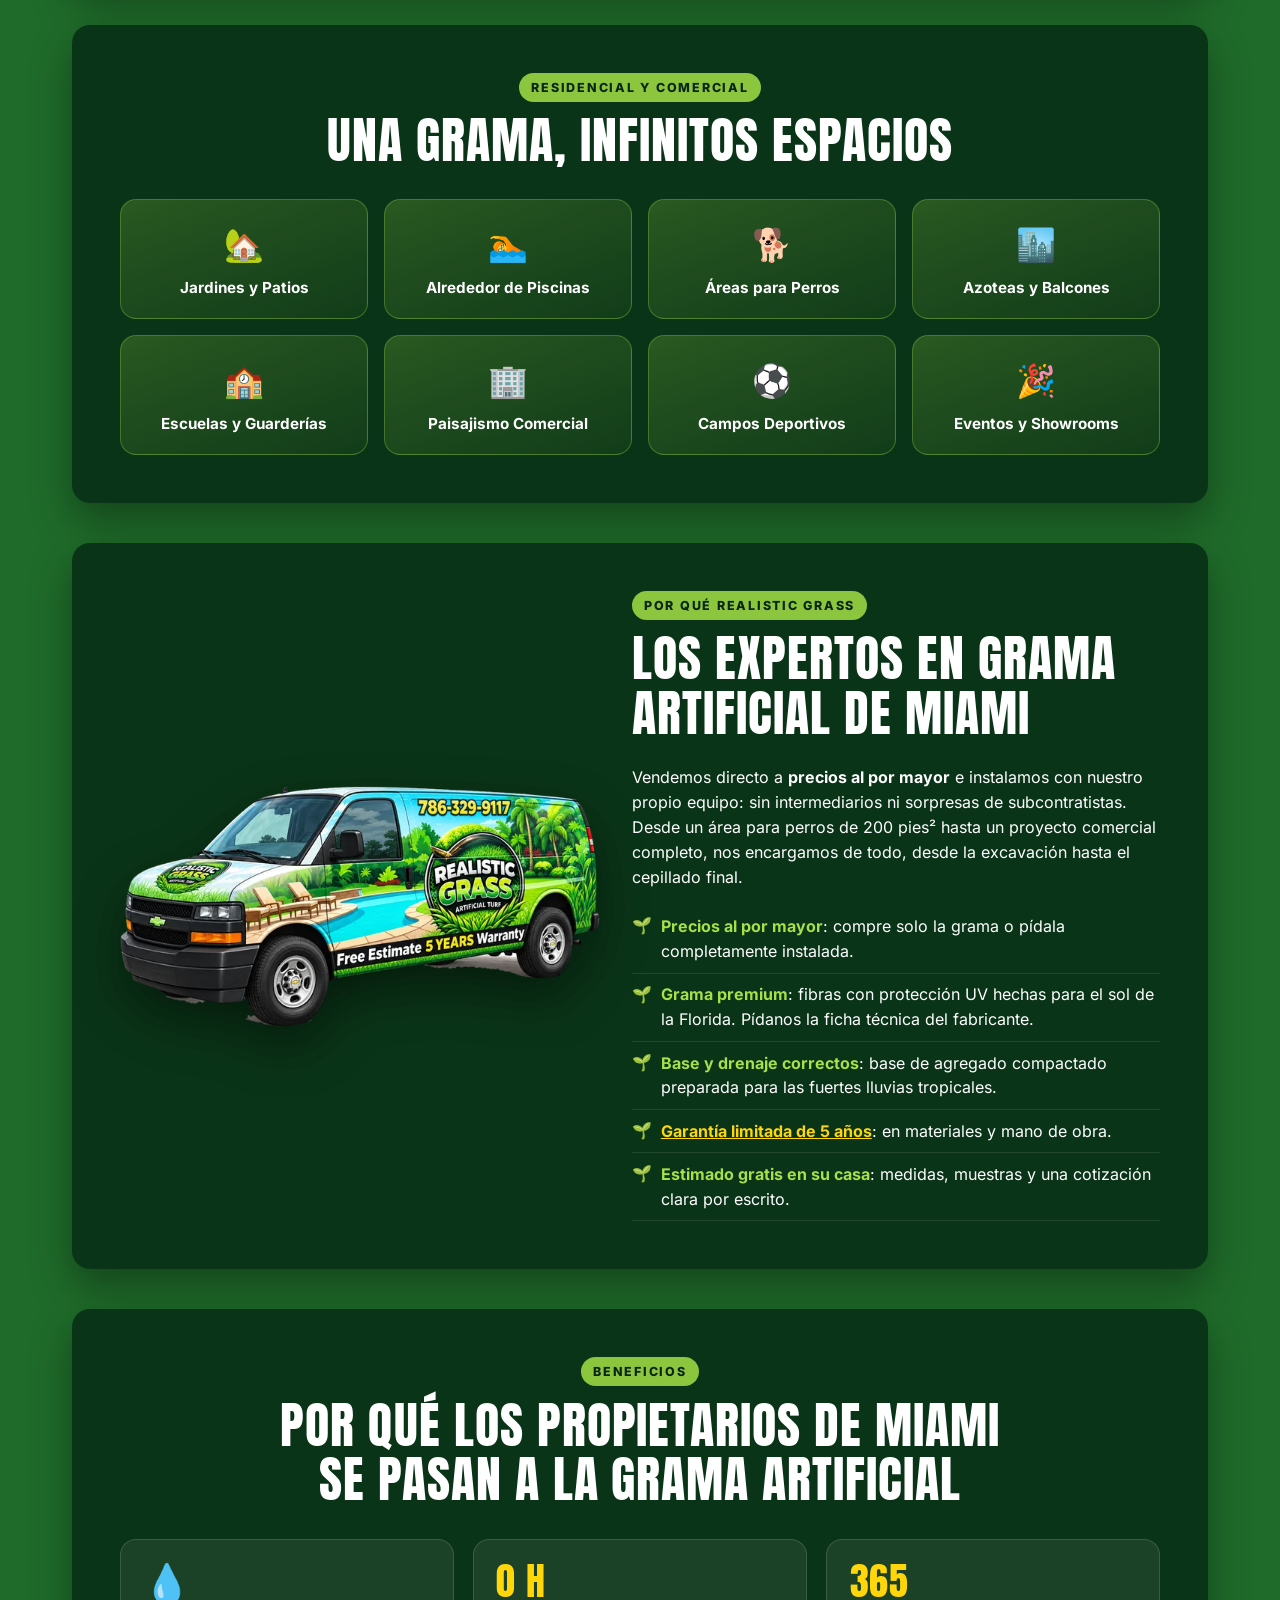
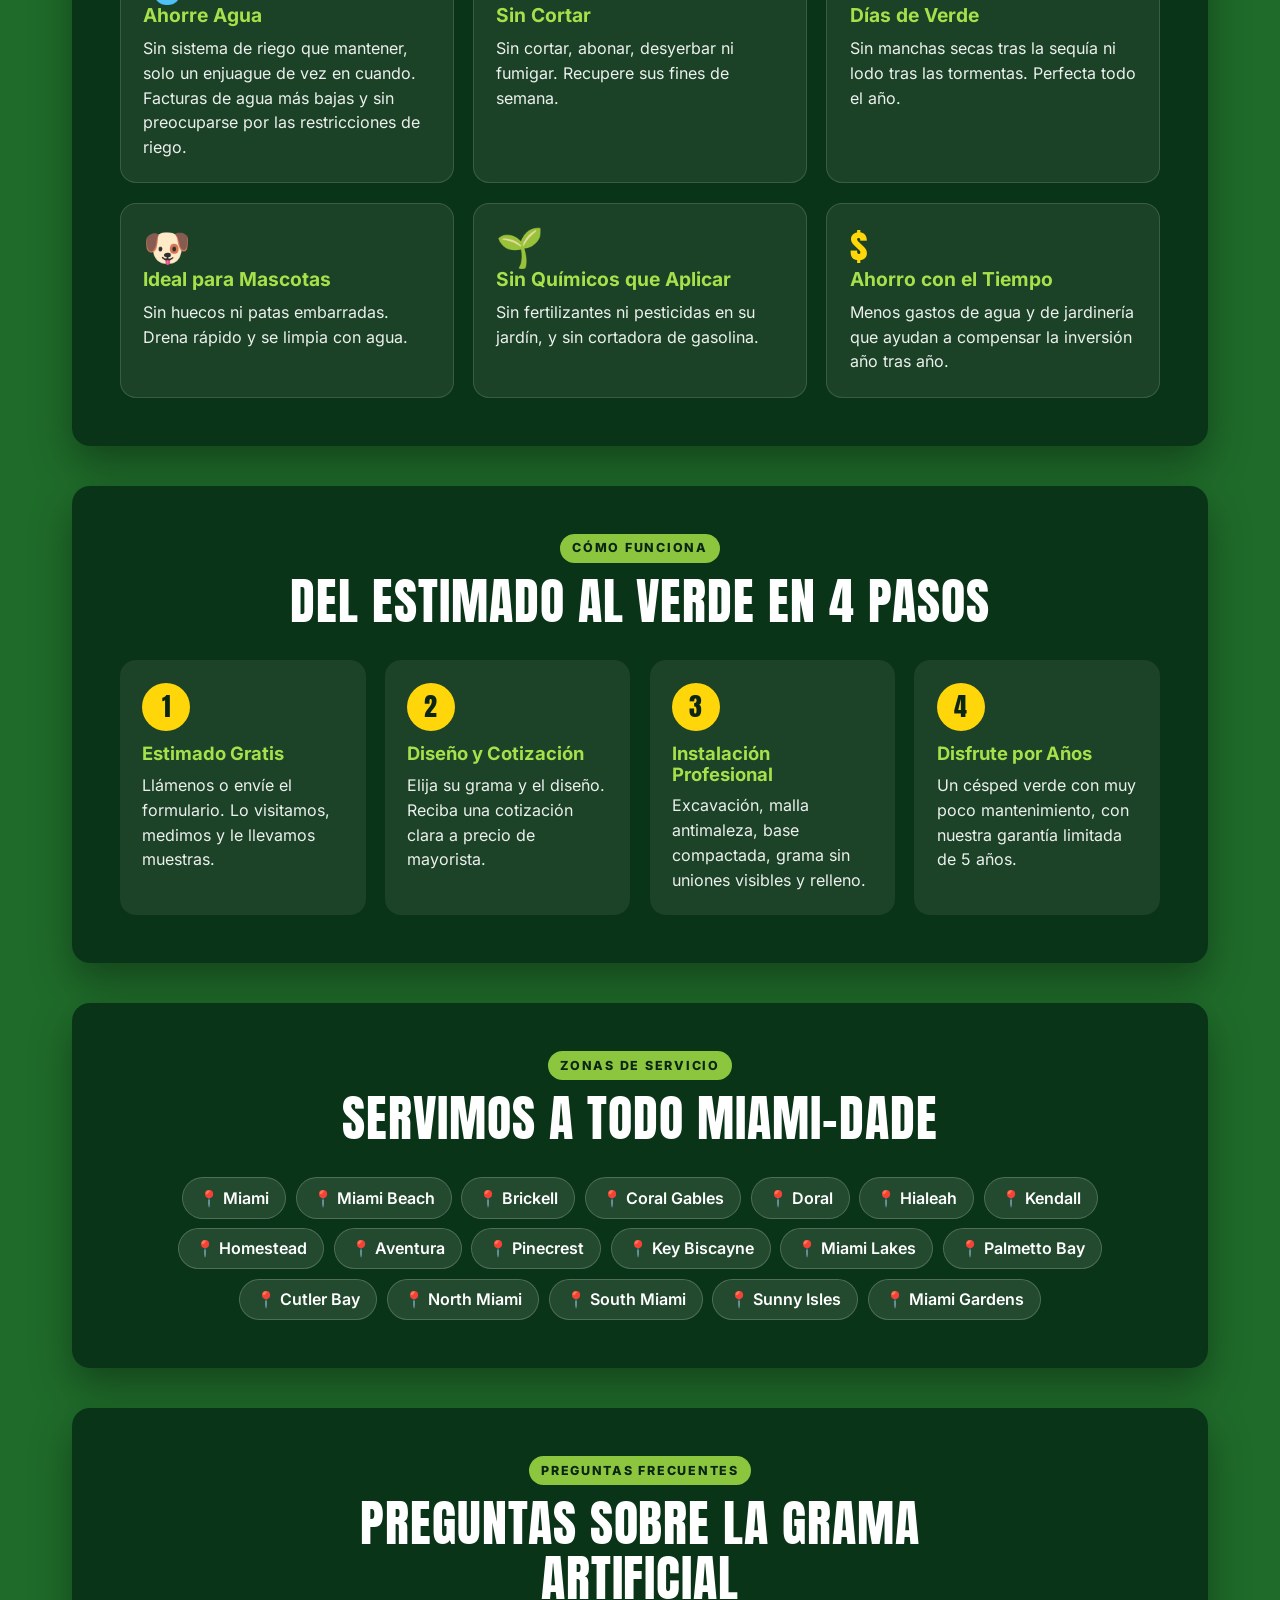
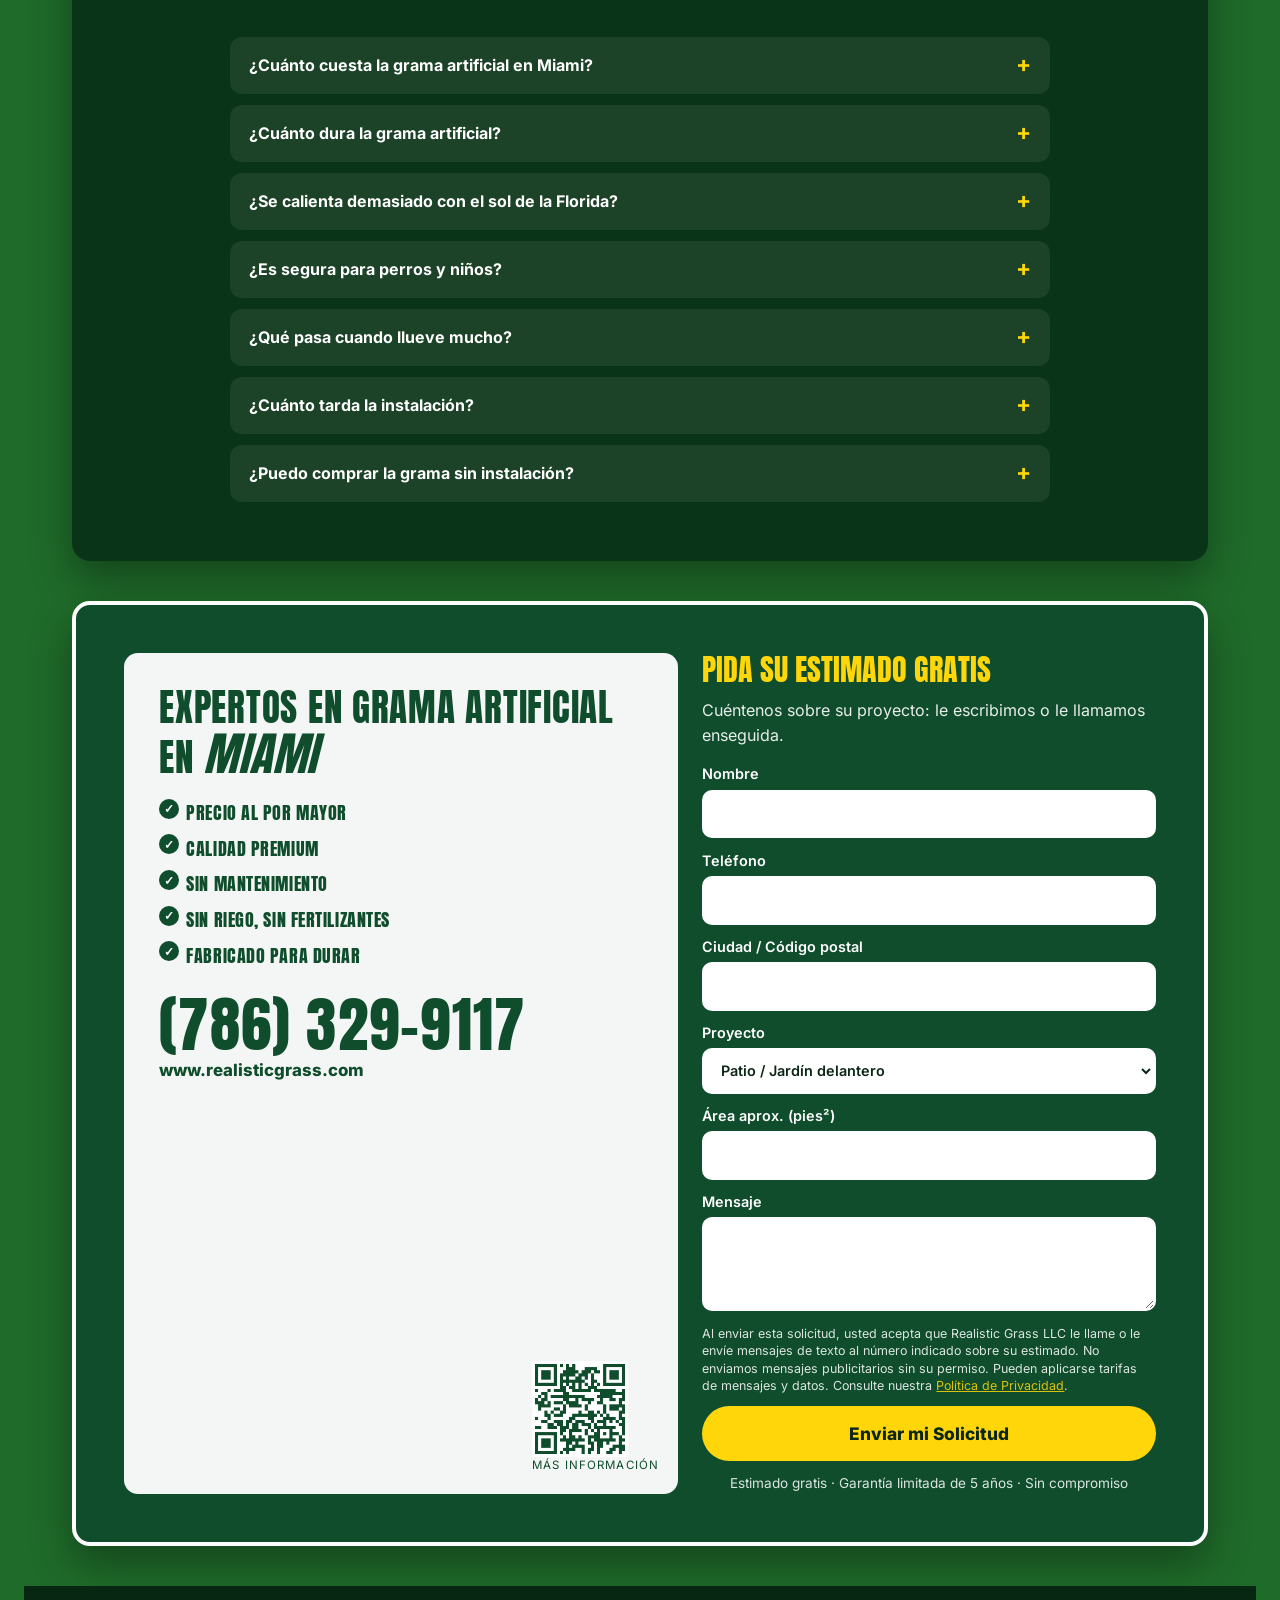
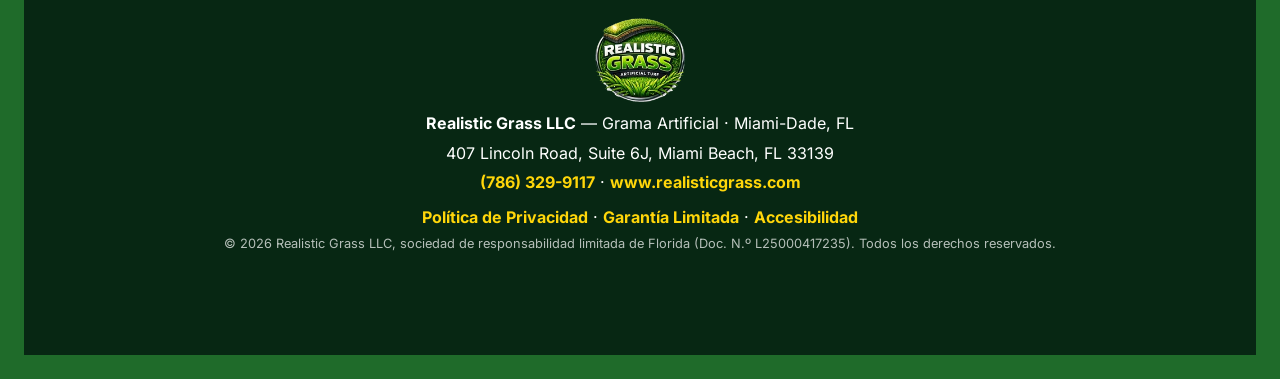
==== commit edc24a55: "Add landscape estate video (EN/ES) to the home page video section Co-Authored-By: Claude Opus 5.5 <n" ====
--- a/es/index.html
+++ b/es/index.html
@@ -444,6 +444,13 @@
 
     <!-- VIDEO -->
     <section class="section video-sec" id="video">
+      <figure class="video-wide">
+        <video controls playsinline preload="none" width="1920" height="1080"
+               poster="../social/posters/estate-landscape-es.jpg" aria-label="Video de Realistic Grass: grama artificial en Miami, estimado gratis, llame al (786) 329-9117">
+          <source src="../social/realistic-grass-estate-landscape-es.mp4" type="video/mp4">
+          <track kind="captions" src="../social/captions-es.vtt" srclang="es" label="Español" default>
+        </video>
+      </figure>
       <div class="video-grid">
         <figure class="video-wrap">
           <video controls playsinline preload="none" width="1080" height="1080"
--- a/styles.css
+++ b/styles.css
@@ -194,6 +194,9 @@
 /* ---------- Video ---------- */
 .video-grid { display: grid; grid-template-columns: minmax(0, 1fr) minmax(0, 1fr); gap: clamp(1.2rem, 3vw, 2.5rem); align-items: center; }
 .video-wrap { margin: 0; }
+.video-wide { margin: 0 0 clamp(1.2rem, 3vw, 2.5rem); }
+.video-wide video { display: block; width: 100%; height: auto; aspect-ratio: 16 / 9; border-radius: 16px; background: #0a3a20;
+                    box-shadow: 0 16px 34px rgba(0,0,0,.4); }
 .video-wrap video { display: block; width: 100%; height: auto; aspect-ratio: 1 / 1; border-radius: 16px; background: #0a3a20;
                     box-shadow: 0 16px 34px rgba(0,0,0,.4); }
 .video-wrap figcaption { margin-top: .6rem; font-size: .9rem; text-align: center; opacity: .9; }
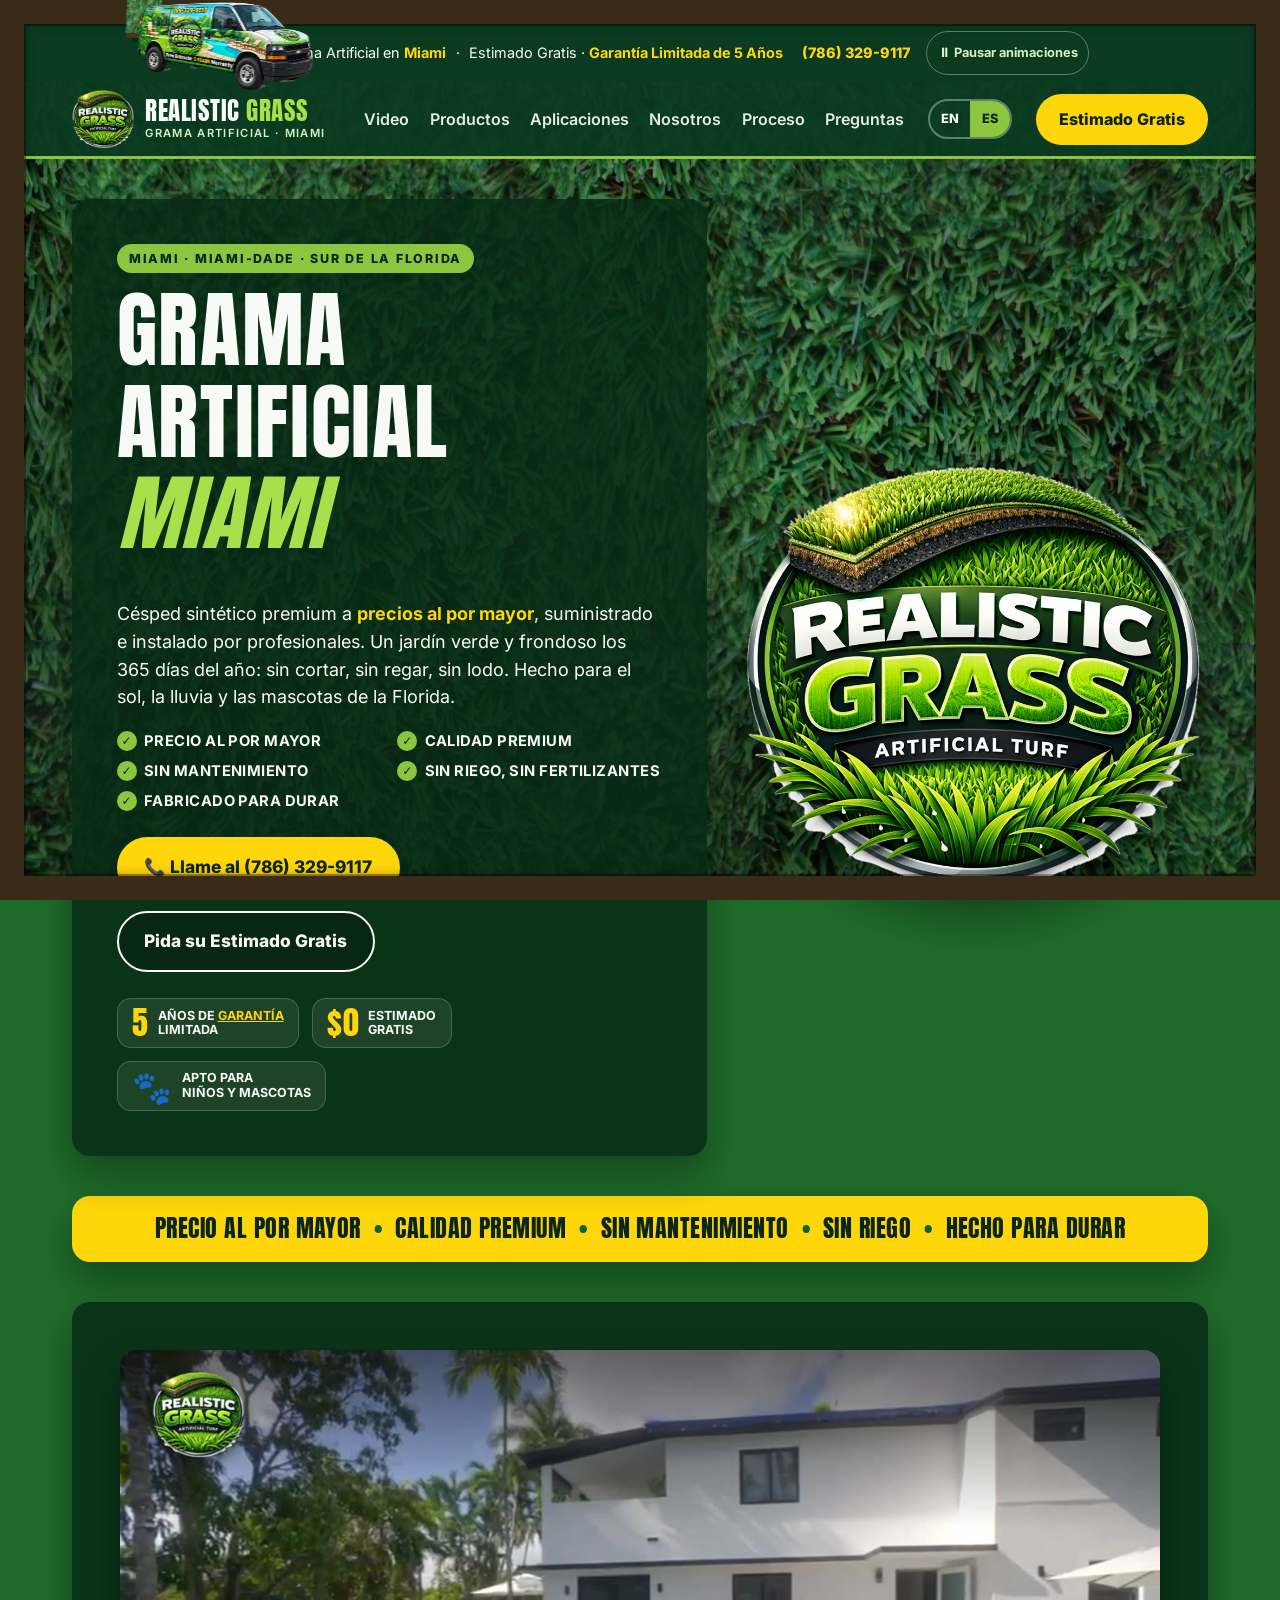
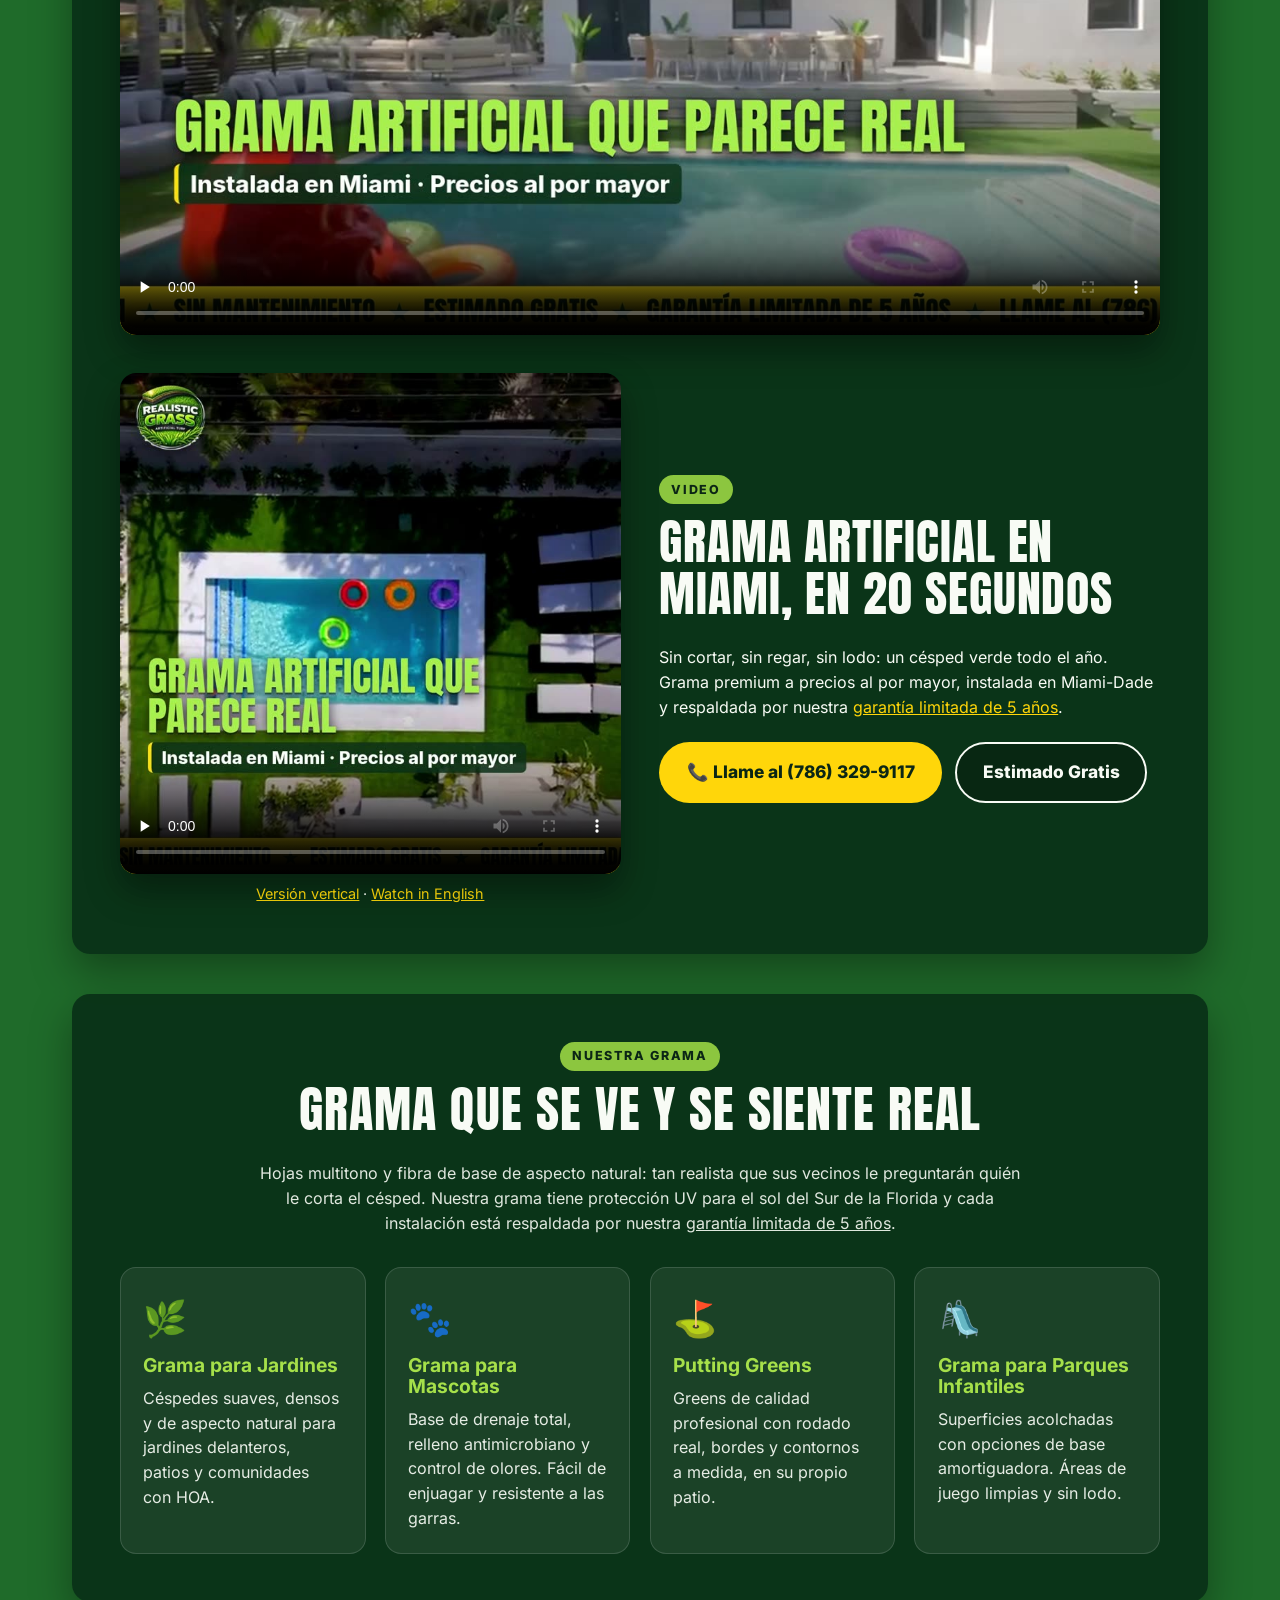
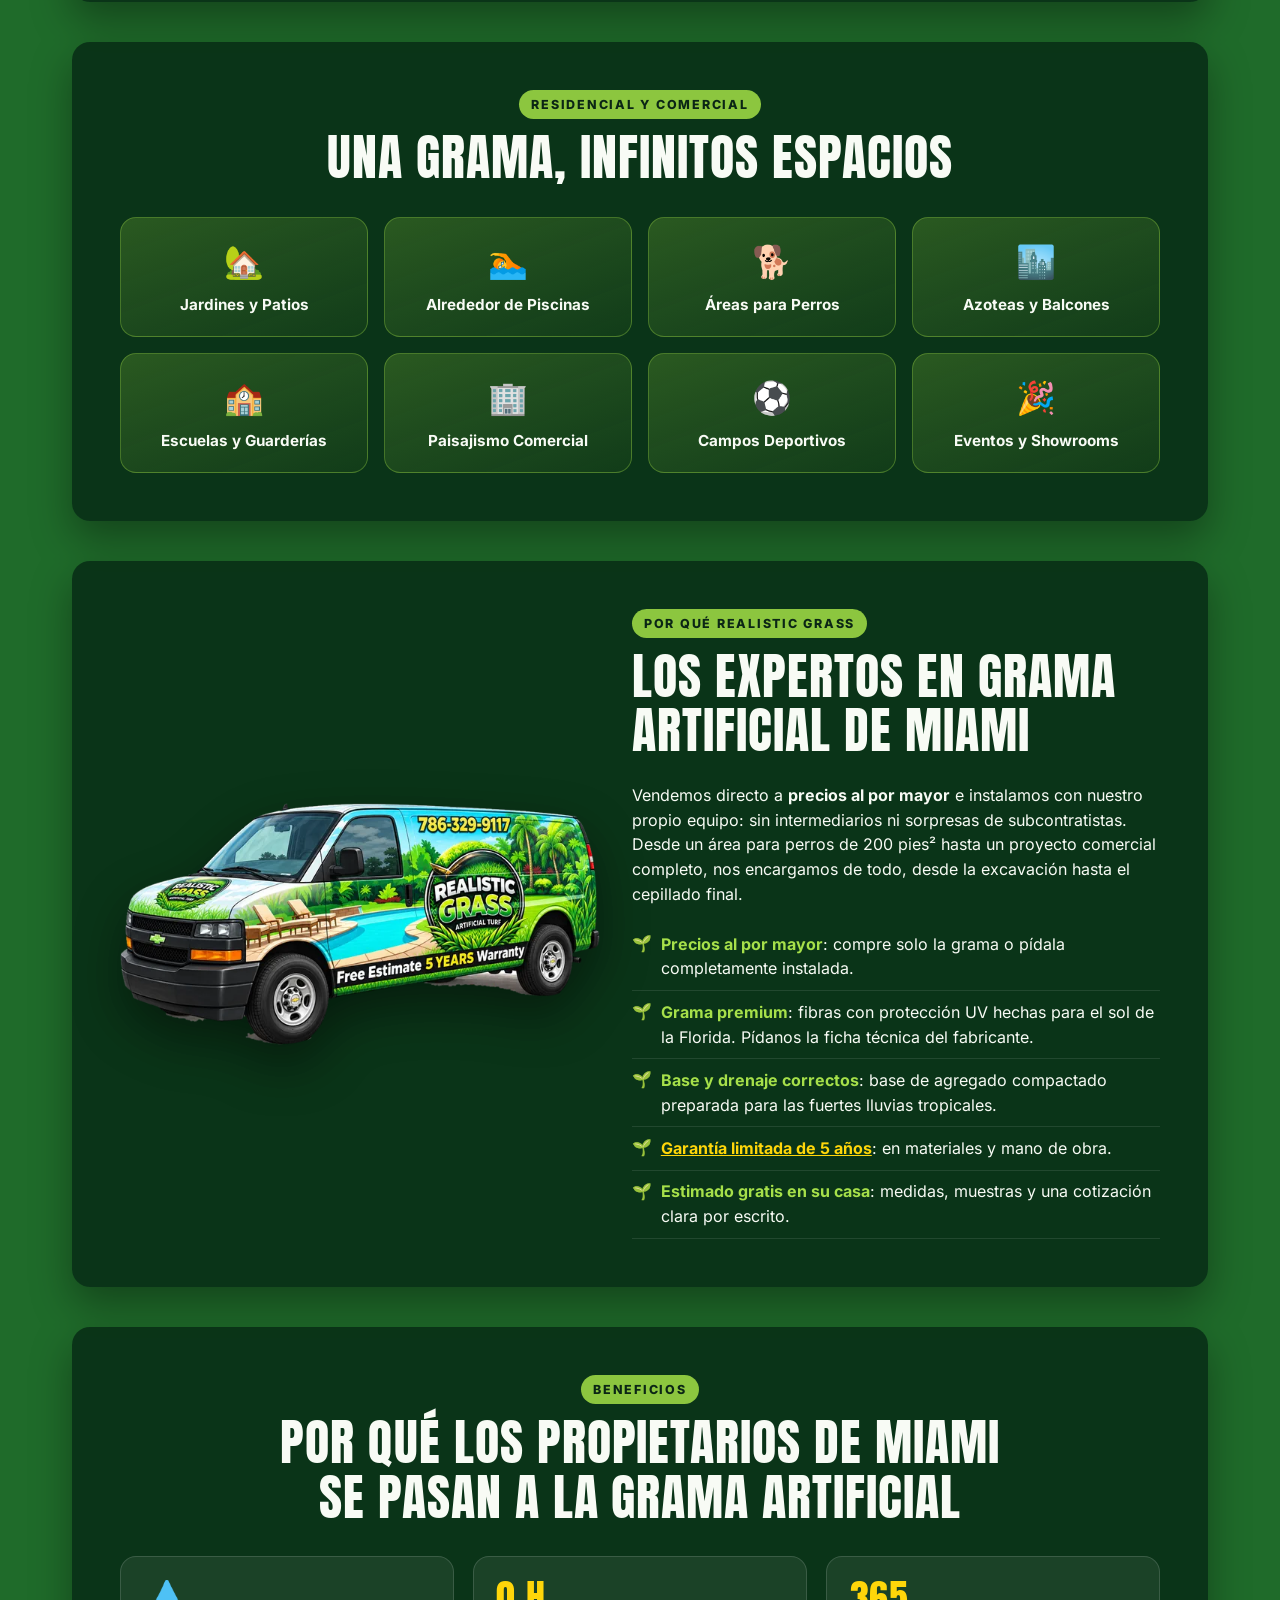
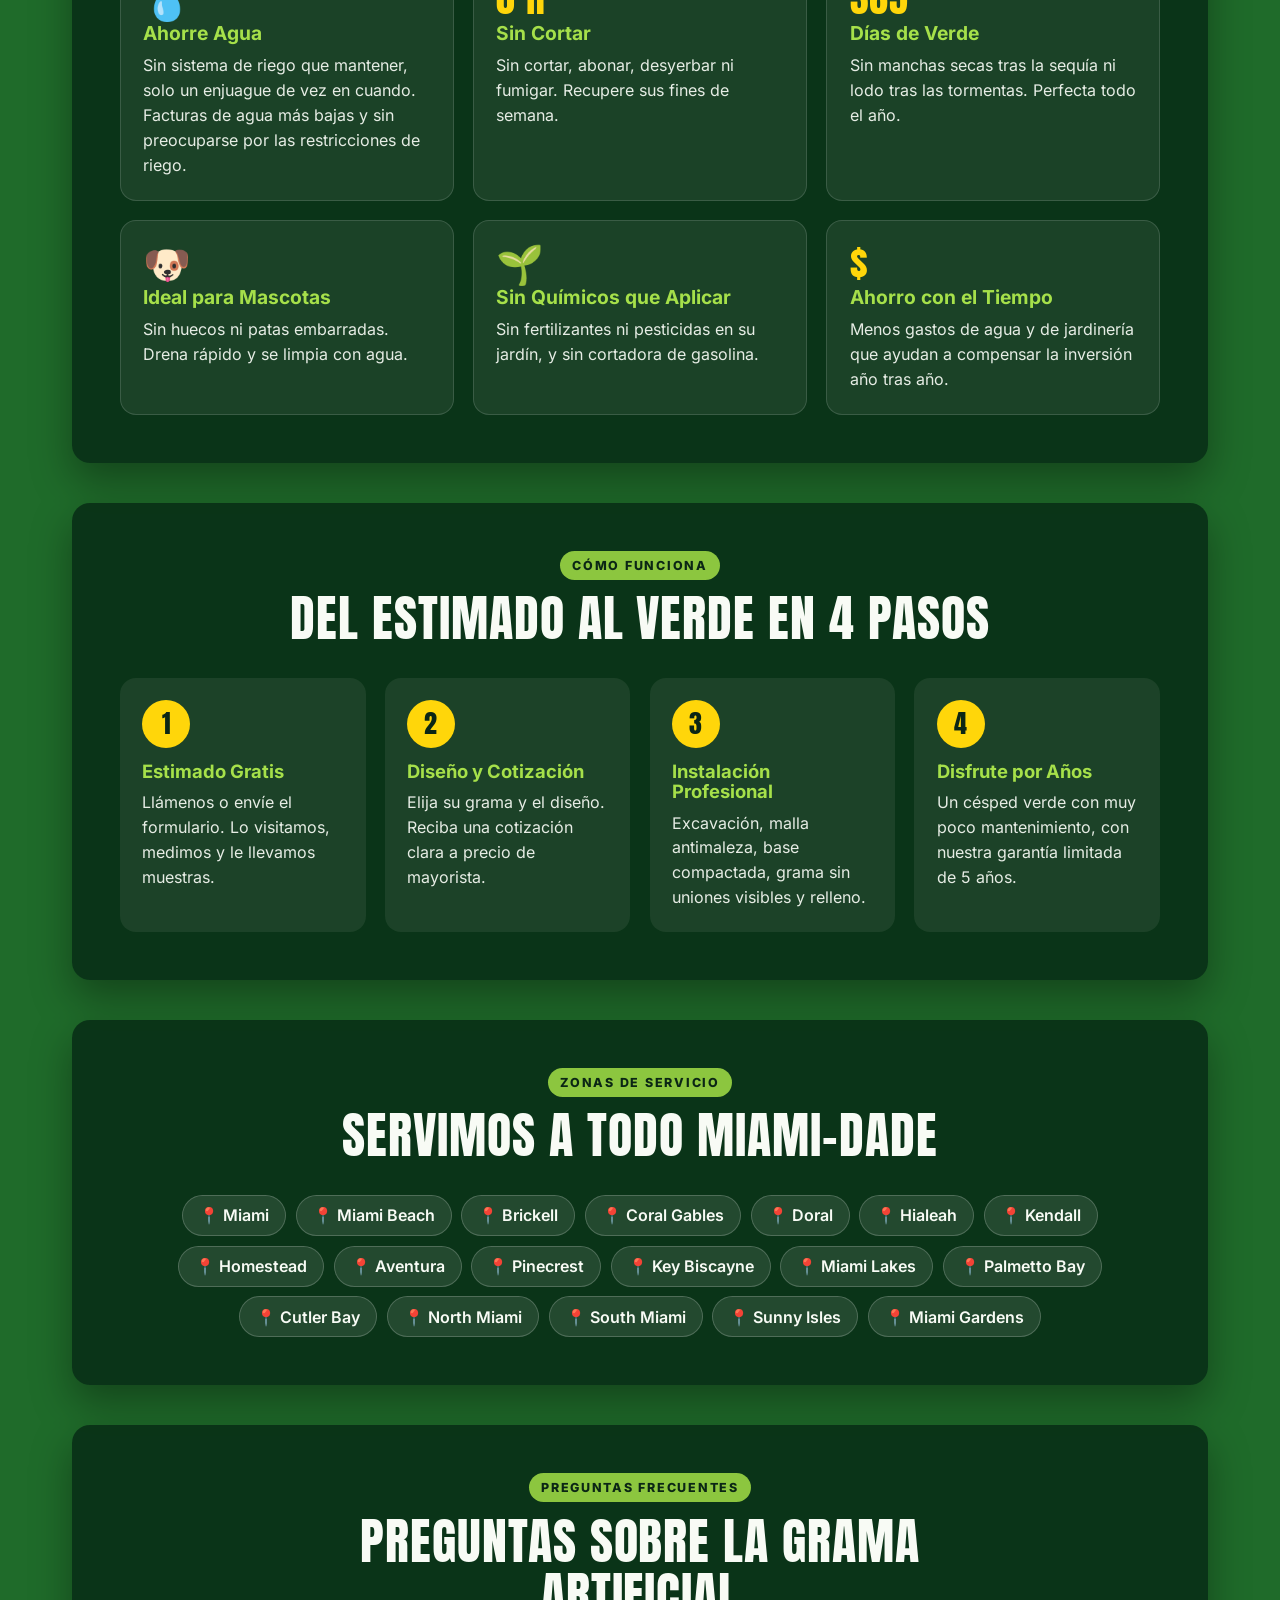
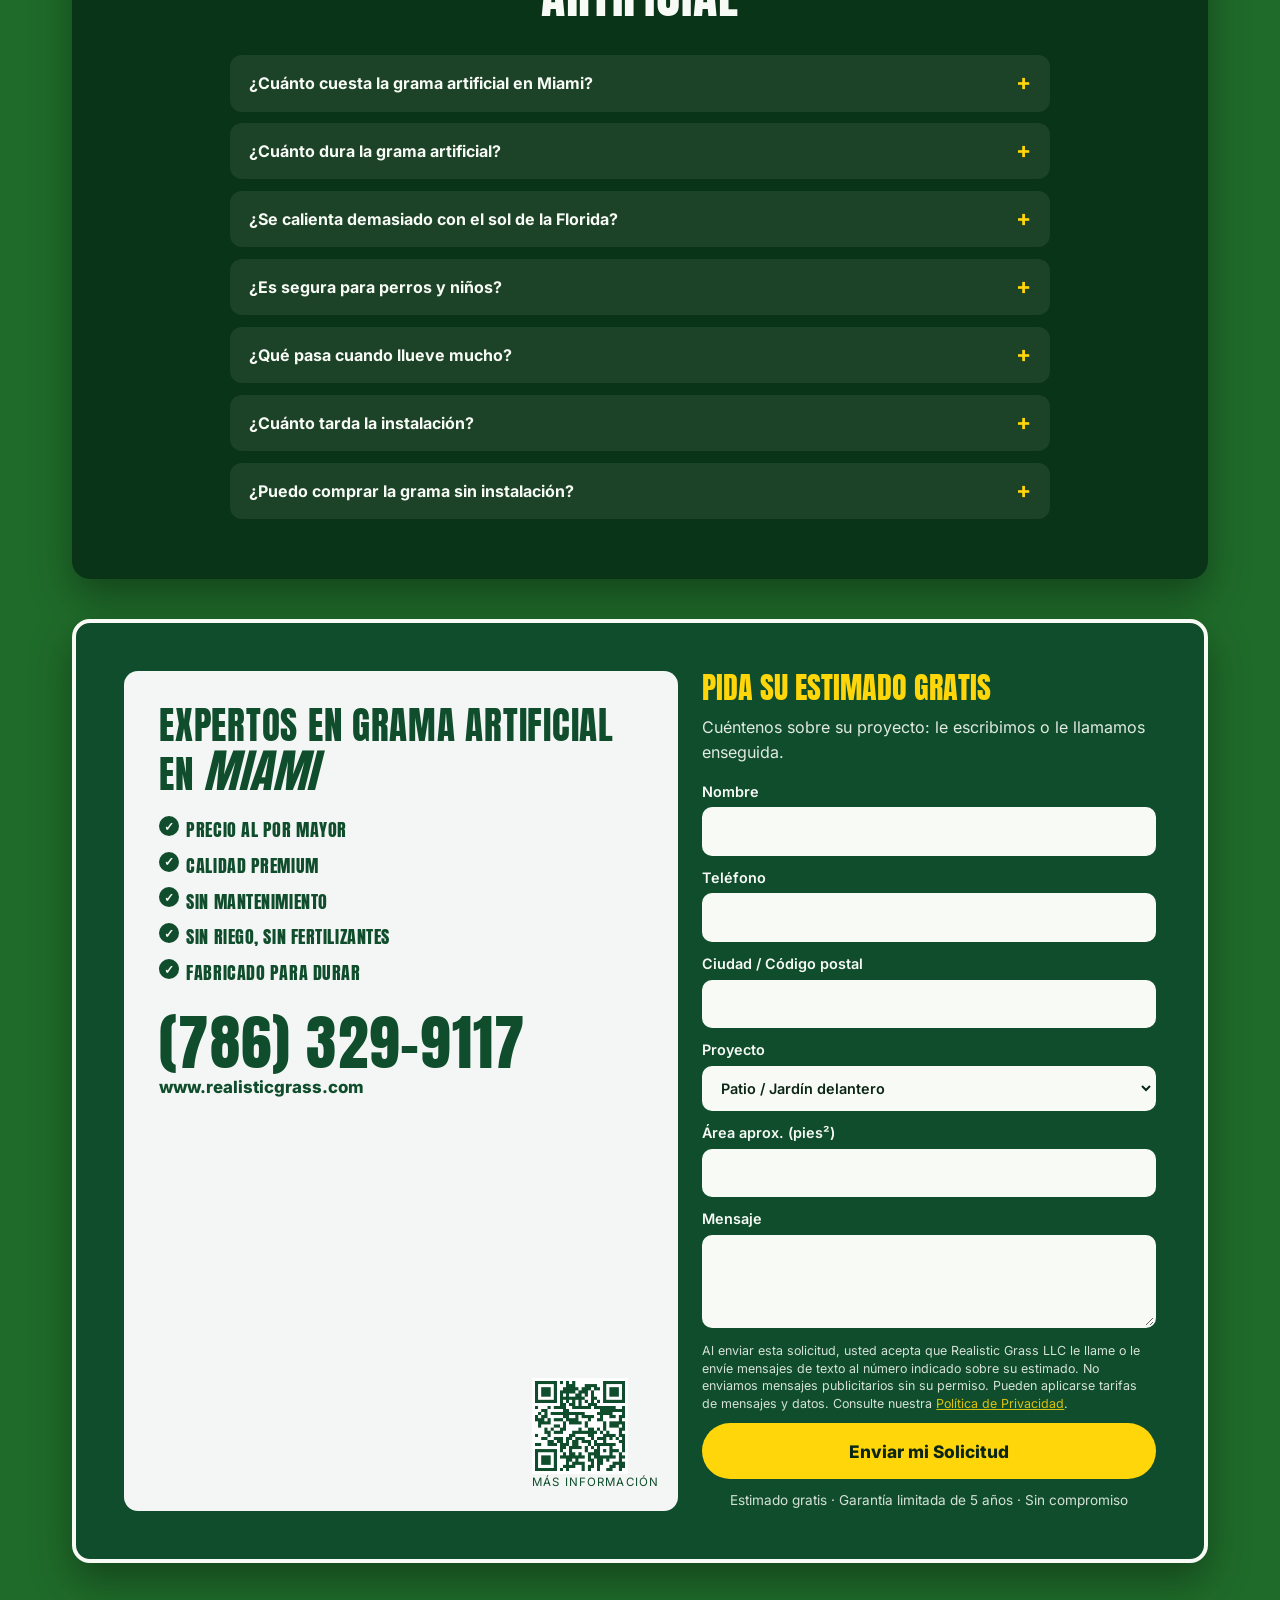
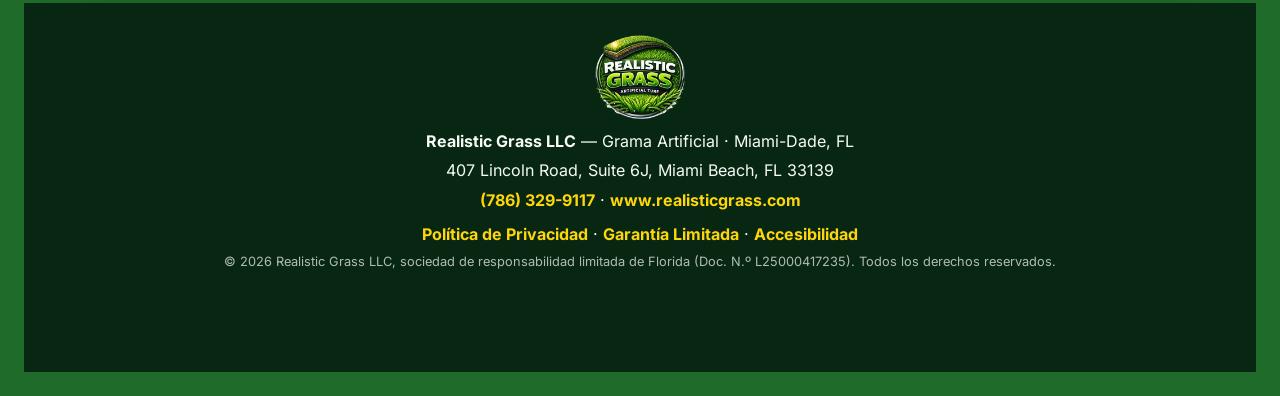
==== commit 243eea78: "Site for www.realisticgrass.com: animated logo, audit fixes (contrast, touch targets, overflow-x), c" ====
--- a/es/index.html
+++ b/es/index.html
@@ -8,27 +8,27 @@
   <!-- SEO:START (generated by build-seo.py – edit site.json / build-seo.py, not this block) -->
   <meta name="robots" content="index, follow, max-image-preview:large, max-snippet:-1">
   <meta name="keywords" content="grama artificial Miami, césped artificial Miami, césped sintético, instalación de grama artificial, grama para perros Miami, putting green Miami, grama artificial al por mayor">
-  <link rel="canonical" href="https://noadsapple.github.io/realistic-grass/es/">
-  <link rel="alternate" hreflang="en" href="https://noadsapple.github.io/realistic-grass/">
-  <link rel="alternate" hreflang="es" href="https://noadsapple.github.io/realistic-grass/es/">
-  <link rel="alternate" hreflang="x-default" href="https://noadsapple.github.io/realistic-grass/">
+  <link rel="canonical" href="https://www.realisticgrass.com/es/">
+  <link rel="alternate" hreflang="en" href="https://www.realisticgrass.com/">
+  <link rel="alternate" hreflang="es" href="https://www.realisticgrass.com/es/">
+  <link rel="alternate" hreflang="x-default" href="https://www.realisticgrass.com/">
   <meta name="geo.region" content="US-FL">
   <meta name="geo.placename" content="Miami">
   <meta property="og:type" content="website">
   <meta property="og:site_name" content="Realistic Grass">
   <meta property="og:locale" content="es_US">
   <meta property="og:locale:alternate" content="en_US">
-  <meta property="og:url" content="https://noadsapple.github.io/realistic-grass/es/">
+  <meta property="og:url" content="https://www.realisticgrass.com/es/">
   <meta property="og:title" content="Realistic Grass – Grama Artificial Miami">
   <meta property="og:description" content="Grama artificial instalada en Miami-Dade a precios al por mayor: jardines, mascotas, putting greens, piscinas. Estimado gratis y garantía limitada de 5 años.">
-  <meta property="og:image" content="https://noadsapple.github.io/realistic-grass/assets/og-image-es.jpg">
+  <meta property="og:image" content="https://www.realisticgrass.com/assets/og-image-es.jpg">
   <meta property="og:image:width" content="1200">
   <meta property="og:image:height" content="630">
   <meta property="og:image:alt" content="Realistic Grass – Grama Artificial Miami">
   <meta name="twitter:card" content="summary_large_image">
   <meta name="twitter:title" content="Realistic Grass – Grama Artificial Miami">
   <meta name="twitter:description" content="Grama artificial instalada en Miami-Dade a precios al por mayor: jardines, mascotas, putting greens, piscinas. Estimado gratis y garantía limitada de 5 años.">
-  <meta name="twitter:image" content="https://noadsapple.github.io/realistic-grass/assets/og-image-es.jpg">
+  <meta name="twitter:image" content="https://www.realisticgrass.com/assets/og-image-es.jpg">
   <meta name="theme-color" content="#0f4d2c">
   <meta name="format-detection" content="telephone=yes">
   <link rel="icon" type="image/png" sizes="32x32" href="../assets/favicon-32.png">
@@ -42,16 +42,16 @@
  "@graph": [
   {
    "@type": "HomeAndConstructionBusiness",
-   "@id": "https://noadsapple.github.io/realistic-grass/#business",
+   "@id": "https://www.realisticgrass.com/#business",
    "name": "Realistic Grass",
    "legalName": "Realistic Grass LLC",
    "slogan": "Expertos en Grama Artificial en Miami",
    "description": "Grama artificial instalada en Miami-Dade a precios al por mayor: jardines, mascotas, putting greens, piscinas. Estimado gratis y garantía limitada de 5 años.",
-   "url": "https://noadsapple.github.io/realistic-grass/",
-   "logo": "https://noadsapple.github.io/realistic-grass/assets/icon-512.png",
+   "url": "https://www.realisticgrass.com/",
+   "logo": "https://www.realisticgrass.com/assets/icon-512.png",
    "image": [
-    "https://noadsapple.github.io/realistic-grass/assets/og-image-en.jpg",
-    "https://noadsapple.github.io/realistic-grass/assets/logo.webp"
+    "https://www.realisticgrass.com/assets/og-image-en.jpg",
+    "https://www.realisticgrass.com/assets/logo.webp"
    ],
    "telephone": "+1-786-329-9117",
    "priceRange": "$$",
@@ -249,58 +249,58 @@
   },
   {
    "@type": "WebSite",
-   "@id": "https://noadsapple.github.io/realistic-grass/#website",
-   "url": "https://noadsapple.github.io/realistic-grass/",
+   "@id": "https://www.realisticgrass.com/#website",
+   "url": "https://www.realisticgrass.com/",
    "name": "Realistic Grass",
    "inLanguage": [
     "en-US",
     "es-US"
    ],
    "publisher": {
-    "@id": "https://noadsapple.github.io/realistic-grass/#business"
+    "@id": "https://www.realisticgrass.com/#business"
    }
   },
   {
    "@type": "WebPage",
-   "@id": "https://noadsapple.github.io/realistic-grass/es/#webpage",
-   "url": "https://noadsapple.github.io/realistic-grass/es/",
+   "@id": "https://www.realisticgrass.com/es/#webpage",
+   "url": "https://www.realisticgrass.com/es/",
    "name": "Grama Artificial Miami | Instalación – Realistic Grass",
    "description": "Grama artificial instalada en Miami-Dade a precios al por mayor: jardines, mascotas, putting greens, piscinas. Estimado gratis y garantía limitada de 5 años.",
    "inLanguage": "es-US",
    "isPartOf": {
-    "@id": "https://noadsapple.github.io/realistic-grass/#website"
+    "@id": "https://www.realisticgrass.com/#website"
    },
    "about": {
-    "@id": "https://noadsapple.github.io/realistic-grass/#business"
+    "@id": "https://www.realisticgrass.com/#business"
    },
    "primaryImageOfPage": {
     "@type": "ImageObject",
-    "url": "https://noadsapple.github.io/realistic-grass/assets/og-image-es.jpg",
+    "url": "https://www.realisticgrass.com/assets/og-image-es.jpg",
     "width": 1200,
     "height": 630
    },
    "dateModified": "2026-09-25",
    "video": {
-    "@id": "https://noadsapple.github.io/realistic-grass/es/#video"
+    "@id": "https://www.realisticgrass.com/es/#video"
    }
   },
   {
    "@type": "VideoObject",
-   "@id": "https://noadsapple.github.io/realistic-grass/es/#video",
+   "@id": "https://www.realisticgrass.com/es/#video",
    "inLanguage": "es-US",
    "name": "Grama Artificial en Miami – Realistic Grass",
    "description": "Grama artificial instalada en Miami-Dade a precios al por mayor: jardines, mascotas, putting greens, piscinas. Estimado gratis y garantía limitada de 5 años.",
-   "thumbnailUrl": "https://noadsapple.github.io/realistic-grass/social/posters/promo-square-es.jpg",
-   "contentUrl": "https://noadsapple.github.io/realistic-grass/social/realistic-grass-promo-square-es.mp4",
+   "thumbnailUrl": "https://www.realisticgrass.com/social/posters/promo-square-es.jpg",
+   "contentUrl": "https://www.realisticgrass.com/social/realistic-grass-promo-square-es.mp4",
    "uploadDate": "2026-09-25",
    "duration": "PT21S",
    "publisher": {
-    "@id": "https://noadsapple.github.io/realistic-grass/#business"
+    "@id": "https://www.realisticgrass.com/#business"
    }
   },
   {
    "@type": "FAQPage",
-   "@id": "https://noadsapple.github.io/realistic-grass/es/#faq",
+   "@id": "https://www.realisticgrass.com/es/#faq",
    "inLanguage": "es-US",
    "mainEntity": [
     {
@@ -665,5 +665,6 @@
   <a href="tel:+17863299117" class="float-call" aria-label="Llamar al (786) 329-9117">📞</a>
 
   <script src="../script.js"></script>
+  <script src="../assets/logo-anim.js" defer></script>
 </body>
 </html>
--- a/styles.css
+++ b/styles.css
@@ -15,7 +15,7 @@
   --lime: #8cc63f;
   --lime-bright: #a6e04a;
   --yellow: #ffd60a;
-  --white: #ffffff;
+  --white: #f8fbf5;
   --ink: #0b2615;
   --panel: rgba(8, 44, 22, 0.86);
   --panel-light: rgba(255, 255, 255, 0.95);
@@ -25,14 +25,14 @@
 }
 
 * { box-sizing: border-box; }
-html { scroll-behavior: smooth; }
+html { scroll-behavior: smooth; overflow-x: clip; }
 body {
   margin: 0;
   font-family: "Inter", system-ui, -apple-system, Segoe UI, Roboto, sans-serif;
   color: var(--white);
   background: #1f6b2a;
   line-height: 1.55;
-  overflow-x: hidden;
+  overflow-x: clip;
   padding: var(--sod); /* keep the page inside the turf border */
 }
 img { max-width: 100%; height: auto; display: block; }
@@ -118,7 +118,7 @@
 .lang a[aria-current="page"] { background: var(--lime); color: var(--ink); }
 .lang a:not([aria-current]):hover { background: rgba(255,255,255,.15); }
 .burger { display: none; background: none; border: 0; padding: .4rem; cursor: pointer; margin-left: auto; }
-.burger span { display: block; width: 26px; height: 3px; background: #fff; margin: 5px 0; border-radius: 2px; }
+.burger span { display: block; width: 26px; height: 3px; background: var(--white); margin: 5px 0; border-radius: 2px; }
 
 /* ---------- Buttons ---------- */
 .btn {
@@ -130,7 +130,7 @@
 }
 .btn:hover { transform: translateY(-2px); box-shadow: 0 8px 20px rgba(0,0,0,.3); }
 .btn-yellow { background: var(--yellow); color: var(--ink); }
-.btn-ghost { border-color: #fff; color: #fff; background: rgba(0,0,0,.25); }
+.btn-ghost { border-color: var(--white); color: var(--white); background: rgba(0,0,0,.25); }
 .btn-lg { padding: .95rem 1.6rem; font-size: 1.08rem; }
 
 /* ---------- Layout ---------- */
@@ -264,7 +264,7 @@
 .faq details p { margin: 0 0 1rem; opacity: .92; }
 
 /* ---------- Contact (mirrors the yard sign) ---------- */
-#contact { background: var(--green-800); border: 4px solid #fff; }
+#contact { background: var(--green-800); border: 4px solid var(--white); }
 .contact { display: grid; grid-template-columns: 1.1fr .9fr; gap: 1.5rem; }
 .contact-card {
   background: var(--panel-light); color: var(--green-800); border-radius: 14px;
@@ -274,7 +274,7 @@
 .contact-card h2 span { font-style: italic; font-size: 1.25em; }
 .checks-dark { grid-template-columns: 1fr; }
 .checks-dark li { font-family: "Anton", sans-serif; font-weight: 400; font-size: 1.15rem; letter-spacing: .03em; }
-.checks-dark li::before { background: var(--green-800); color: #fff; }
+.checks-dark li::before { background: var(--green-800); color: var(--white); }
 .big-phone { display: block; font-size: clamp(2.4rem, 6vw, 3.8rem); text-decoration: none; line-height: 1.05; }
 .site-link { font-weight: 800; font-size: 1.05rem; text-decoration: none; }
 .site-link:hover, .big-phone:hover { text-decoration: underline; }
@@ -287,7 +287,7 @@
 .form label { display: grid; gap: .25rem; font-weight: 600; font-size: .9rem; }
 .form input, .form select, .form textarea {
   font: inherit; padding: .7rem .8rem; border-radius: 10px; border: 2px solid transparent;
-  background: #fff; color: var(--ink); width: 100%;
+  background: var(--white); color: var(--ink); width: 100%;
 }
 .form input:focus, .form select:focus, .form textarea:focus { outline: none; border-color: var(--yellow); }
 .form-note { margin: 0; text-align: center; font-size: .85rem; opacity: .85; }
@@ -302,7 +302,7 @@
 .float-call {
   position: fixed; right: calc(var(--sod) + .8rem); bottom: calc(var(--sod) + .8rem); z-index: 70;
   width: 58px; height: 58px; border-radius: 50%; display: none; place-items: center;
-  background: var(--yellow); font-size: 1.6rem; text-decoration: none; box-shadow: var(--shadow);
+  background: var(--yellow); color: var(--ink); font-size: 1.6rem; text-decoration: none; box-shadow: var(--shadow);
 }
 
 /* ---------- Responsive ---------- */
@@ -399,3 +399,11 @@
 
 /* Anchor jumps land below the sticky header */
 section[id], h2[id] { scroll-margin-top: calc(var(--sod) + 96px); }
+
+/* ---------- Touch targets (>= 44px hit area, visuals unchanged) ---------- */
+.motion-toggle, .lang a, .burger, .topbar-phone, .footer a, .footer-links a { position: relative; }
+.motion-toggle::after, .lang a::after, .burger::after, .topbar-phone::after, .footer a::after, .footer-links a::after {
+  content: ""; position: absolute; left: 0; right: 0; top: 50%; min-height: 44px; transform: translateY(-50%);
+}
+.motion-toggle, .burger { min-height: 44px; }
+.lang a { display: inline-flex; align-items: center; min-height: 36px; min-width: 40px; justify-content: center; }
